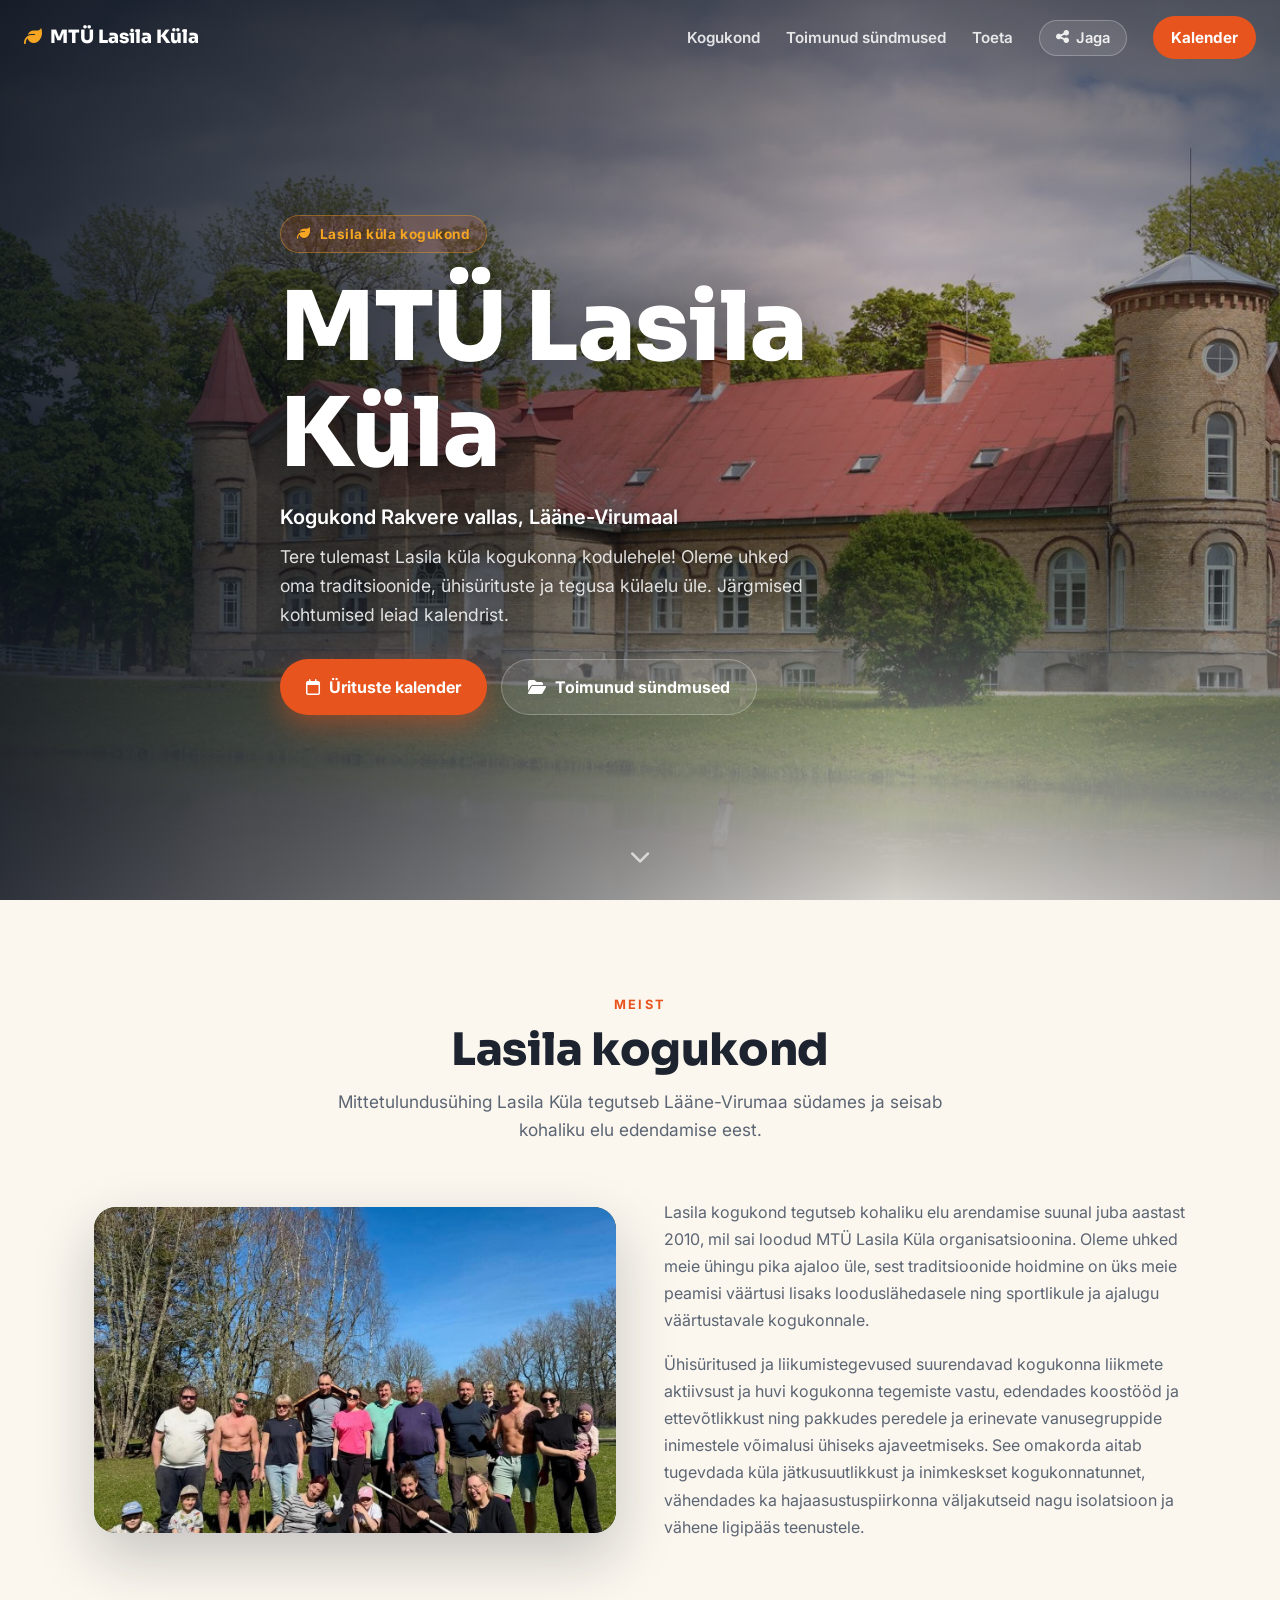
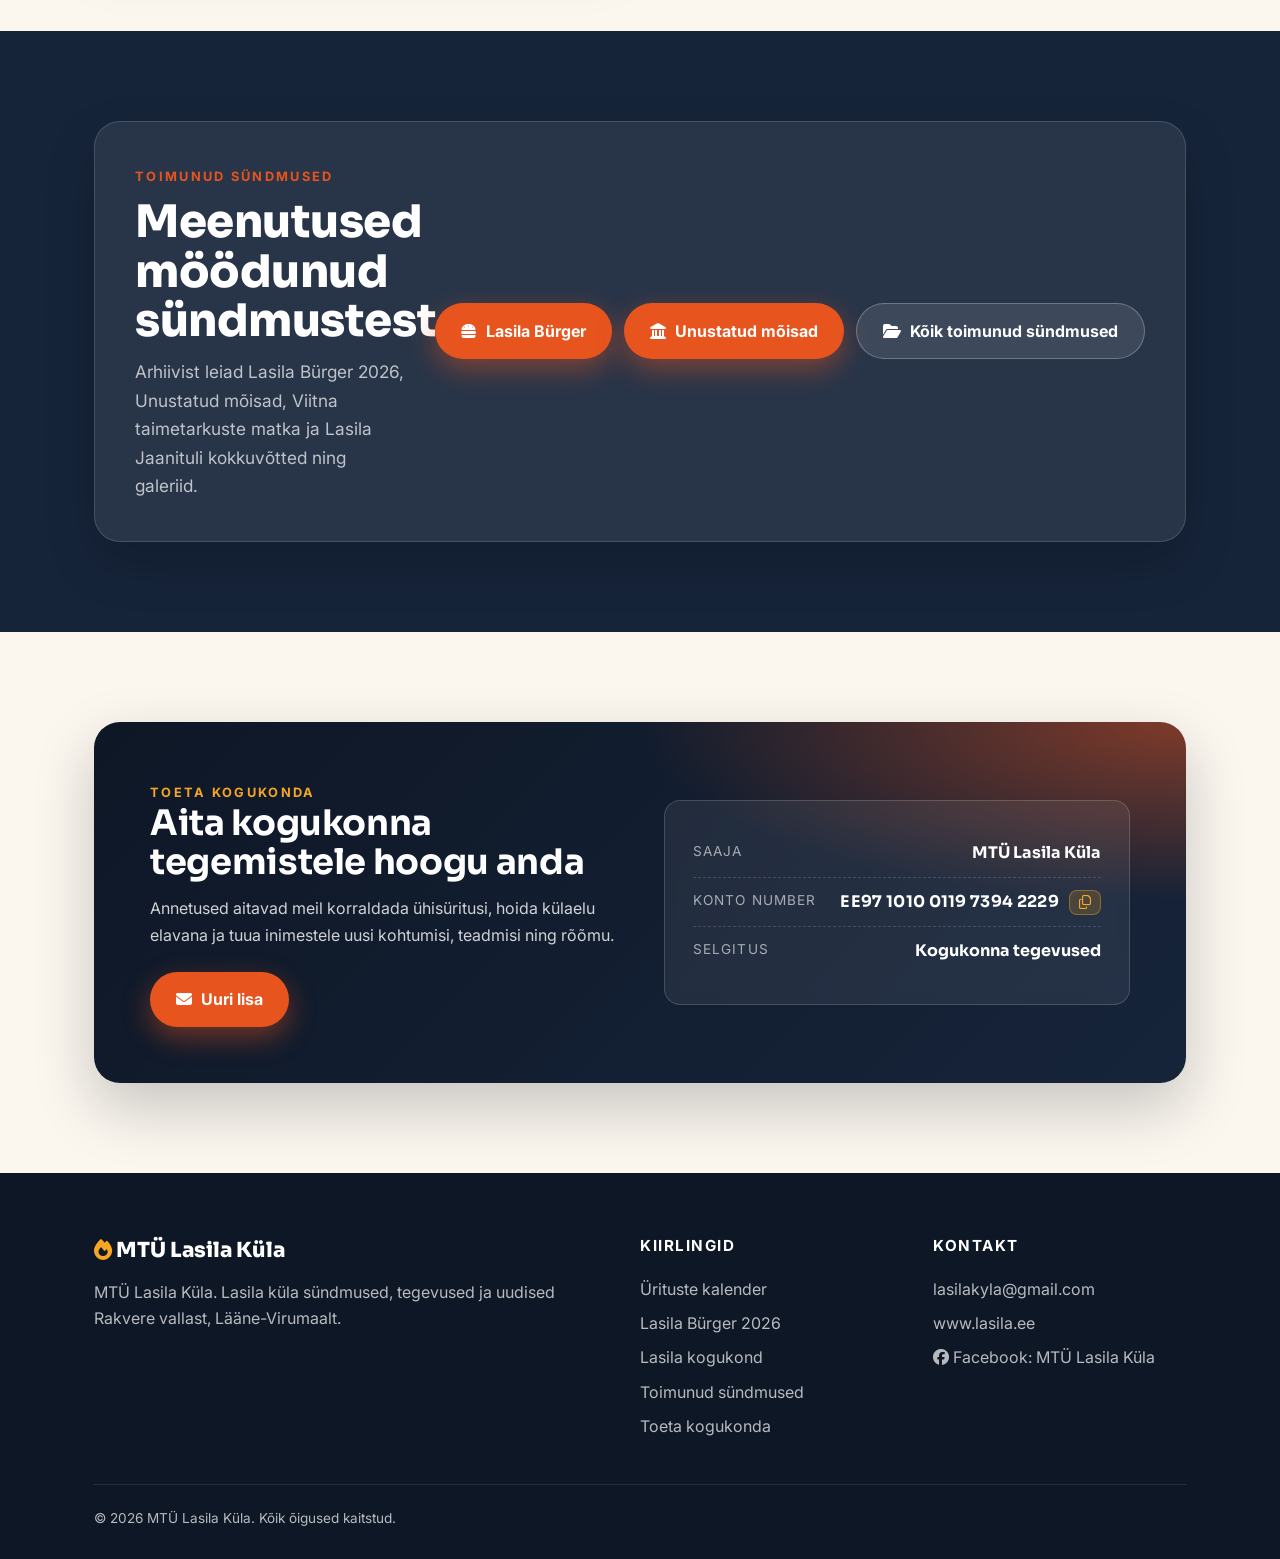
==== index.html @ 701c9388 "lasila burger 3.0" ====
<!DOCTYPE html>
<html lang="et">
<head>
  <script data-goatcounter="https://lasila.goatcounter.com/count"
          async src="https://gc.zgo.at/count.js"></script>

  <meta charset="UTF-8" />
  <meta http-equiv="Cache-Control" content="no-cache, no-store, must-revalidate" />
  <meta http-equiv="Pragma" content="no-cache" />
  <meta http-equiv="Expires" content="0" />
  <meta name="viewport" content="width=device-width, initial-scale=1.0" />

  <!-- ===== SEO ===== -->
  <title>MTÜ Lasila Küla</title>
  <meta name="description" content="MTÜ Lasila Küla. Lasila küla sündmused, uudised ja kogukonna tegevused Rakvere vallas, Lääne-Virumaal." />
  <meta name="keywords" content="MTÜ Lasila Küla, Lasila küla, Rakvere vald, Lääne-Virumaa, külaelu, kogukond" />
  <meta name="author" content="MTÜ Lasila Küla" />
  <meta name="robots" content="index, follow" />
  <link rel="canonical" href="https://www.lasila.ee/" />
  <link rel="icon" href="favicon.svg" type="image/svg+xml" />
  <link rel="apple-touch-icon" href="favicon.svg" />

  <!-- ===== Open Graph (Facebook, Messenger, LinkedIn jne) ===== -->
  <meta property="og:type" content="website" />
  <meta property="og:title" content="MTÜ Lasila Küla" />
  <meta property="og:description" content="Lasila küla kogukonna koduleht Rakvere vallas, Lääne-Virumaal. Sündmused, kalender ja tegus külaelu." />
  <meta property="og:url" content="https://www.lasila.ee/" />
  <meta property="og:image" content="https://www.lasila.ee/images/mois-peahoone.jpg" />
  <meta property="og:locale" content="et_EE" />
  <meta property="og:site_name" content="MTÜ Lasila Küla" />

  <!-- ===== Twitter / X kaart ===== -->
  <meta name="twitter:card" content="summary_large_image" />
  <meta name="twitter:title" content="MTÜ Lasila Küla" />
  <meta name="twitter:description" content="Lasila küla kogukonna koduleht Rakvere vallas, Lääne-Virumaal." />
  <meta name="twitter:image" content="https://www.lasila.ee/images/mois-peahoone.jpg" />

  <!-- ===== Struktuurandmed (Google rich results) ===== -->
  <script type="application/ld+json">
  {
    "@context": "https://schema.org",
    "@graph": [
      {
        "@type": "Organization",
        "name": "MTÜ Lasila Küla",
        "url": "https://www.lasila.ee",
        "email": "lasilakyla@gmail.com",
        "sameAs": ["https://www.facebook.com/profile.php?id=100092688721388"],
        "address": {
          "@type": "PostalAddress",
          "addressLocality": "Lasila küla",
          "addressRegion": "Lääne-Virumaa",
          "addressCountry": "EE"
        }
      }
    ]
  }
  </script>

  <link rel="preconnect" href="https://fonts.googleapis.com" />
  <link rel="preconnect" href="https://fonts.gstatic.com" crossorigin />
  <link href="https://fonts.googleapis.com/css2?family=Sora:wght@600;700;800&family=Inter:wght@400;500;600;700&display=swap" rel="stylesheet" />
  <link rel="stylesheet" href="https://cdn.jsdelivr.net/npm/@fortawesome/fontawesome-free@6.5.2/css/all.min.css" />
  <link rel="stylesheet" href="css/style-20260820.css" />
</head>
<body>

  <!-- ===================== NAV ===================== -->
  <nav class="nav" id="nav">
    <a href="#hero" class="nav__brand"><i class="fa-solid fa-leaf flame"></i> <span class="brand-full">MTÜ Lasila Küla</span><span class="brand-short">Lasila Küla</span></a>
    <div class="nav__links">
      <a href="#kogukond">Kogukond</a>
      <a href="#toimunud-sundmused">Toimunud sündmused</a>
      <a href="#annetus">Toeta</a>
      <button class="nav__share" id="share-btn" type="button" aria-label="Jaga lehte"><i class="fa-solid fa-share-nodes"></i> Jaga</button>
      <a href="kalender/" class="nav__cta">Kalender</a>
    </div>
    <button class="nav__burger" id="burger" aria-label="Menüü"><i class="fa-solid fa-bars"></i></button>
  </nav>

  <!-- ===================== HERO ===================== -->
  <header class="hero" id="hero">
    <div class="hero__bg" aria-hidden="true"></div>
    <div class="wrap hero__inner">
      <div class="hero__text">
        <span class="hero__badge"><i class="fa-solid fa-leaf"></i> Lasila küla kogukond</span>
        <h1 class="hero__title">MTÜ Lasila Küla</h1>
        <p class="hero__meta">Kogukond Rakvere vallas, Lääne-Virumaal</p>
        <p class="hero__sub">Tere tulemast Lasila küla kogukonna kodulehele! Oleme uhked oma traditsioonide, ühisürituste ja tegusa külaelu üle. Järgmised kohtumised leiad kalendrist.</p>
        <div class="hero__actions">
          <a href="kalender/" class="btn btn--primary"><i class="fa-regular fa-calendar"></i> Ürituste kalender</a>
          <a href="toimunud-sundmused/" class="btn btn--ghost"><i class="fa-solid fa-folder-open"></i> Toimunud sündmused</a>
        </div>
      </div>
    </div>
    <div class="hero__scroll" aria-hidden="true"><i class="fa-solid fa-chevron-down"></i></div>
  </header>

  <!-- ===================== LASILA KOGUKOND ===================== -->
  <section class="section section--cream" id="kogukond">
    <div class="wrap">
      <div class="section__head reveal">
        <span class="eyebrow">Meist</span>
        <h2 class="section__title">Lasila kogukond</h2>
        <p class="section__lead">Mittetulundusühing Lasila Küla tegutseb Lääne-Virumaa südames ja seisab kohaliku elu edendamise eest.</p>
      </div>

      <div class="place reveal">
        <div class="place__media">
          <img src="images/kogukond.jpg" alt="Lasila kogukonna liikmed" loading="lazy">
        </div>
        <div class="place__text">
          <p>Lasila kogukond tegutseb kohaliku elu arendamise suunal juba aastast 2010, mil sai loodud MTÜ Lasila Küla organisatsioonina. Oleme uhked meie ühingu pika ajaloo üle, sest traditsioonide hoidmine on üks meie peamisi väärtusi lisaks looduslähedasele ning sportlikule ja ajalugu väärtustavale kogukonnale.</p>
          <p>Ühisüritused ja liikumistegevused suurendavad kogukonna liikmete aktiivsust ja huvi kogukonna tegemiste vastu, edendades koostööd ja ettevõtlikkust ning pakkudes peredele ja erinevate vanusegruppide inimestele võimalusi ühiseks ajaveetmiseks. See omakorda aitab tugevdada küla jätkusuutlikkust ja inimkeskset kogukonnatunnet, vähendades ka hajaasustuspiirkonna väljakutseid nagu isolatsioon ja vähene ligipääs teenustele.</p>
        </div>
      </div>
    </div>
  </section>

  <!-- ===================== TOIMUNUD SÜNDMUSED ===================== -->
  <section class="section section--dark" id="toimunud-sundmused">
    <div class="wrap">
      <div class="past-events-card reveal">
        <div>
          <span class="eyebrow">Toimunud sündmused</span>
          <h2 class="section__title">Meenutused möödunud sündmustest</h2>
          <p class="section__lead">Arhiivist leiad Lasila Bürger 2026, Unustatud mõisad, Viitna taimetarkuste matka ja Lasila Jaanituli kokkuvõtted ning galeriid.</p>
        </div>
        <div class="past-events-card__actions">
          <a href="toimunud-sundmused/lasila-burger-2026/" class="btn btn--primary"><i class="fa-solid fa-burger"></i> Lasila Bürger</a>
          <a href="toimunud-sundmused/unustatud-moisad-2026/" class="btn btn--primary"><i class="fa-solid fa-landmark"></i> Unustatud mõisad</a>
          <a href="toimunud-sundmused/" class="btn btn--ghost"><i class="fa-solid fa-folder-open"></i> Kõik toimunud sündmused</a>
        </div>
      </div>
    </div>
  </section>

  <!-- ===================== ANNETUS ===================== -->
  <section class="section section--cream" id="annetus">
    <div class="wrap">
      <div class="donate reveal">
        <div>
          <span class="eyebrow" style="color:var(--tuli-hele)">Toeta kogukonda</span>
          <h2>Aita kogukonna tegemistele hoogu anda</h2>
          <p>Annetused aitavad meil korraldada ühisüritusi, hoida külaelu elavana ja tuua inimestele uusi kohtumisi, teadmisi ning rõõmu.</p>
          <a href="mailto:lasilakyla@gmail.com?subject=Annetus%20MTÜ%20Lasila%20Küla" class="btn btn--primary"><i class="fa-solid fa-envelope"></i> Uuri lisa</a>
        </div>
        <div class="donate-box">
          <div class="donate-row"><span class="k">Saaja</span><span class="v">MTÜ Lasila Küla</span></div>
          <div class="donate-row"><span class="k">Konto number</span><span class="v"><span class="iban-num">EE97 1010 0119 7394 2229</span><button class="copy-btn" type="button" data-copy="EE9710100119739422229" aria-label="Kopeeri IBAN"><i class="fa-regular fa-copy"></i></button></span></div>
          <div class="donate-row"><span class="k">Selgitus</span><span class="v">Kogukonna tegevused</span></div>
        </div>
      </div>
    </div>
  </section>

  <!-- ===================== FOOTER ===================== -->
  <footer class="footer">
    <div class="wrap">
      <div class="footer__grid">
        <div>
          <div class="footer__brand"><i class="fa-solid fa-fire" style="color:var(--tuli-hele)"></i> MTÜ Lasila Küla</div>
          <p>MTÜ Lasila Küla. Lasila küla sündmused, tegevused ja uudised Rakvere vallast, Lääne-Virumaalt.</p>
        </div>
        <div>
          <h4>Kiirlingid</h4>
          <a href="kalender/">Ürituste kalender</a>
          <a href="toimunud-sundmused/lasila-burger-2026/">Lasila Bürger 2026</a>
          <a href="#kogukond">Lasila kogukond</a>
          <a href="#toimunud-sundmused">Toimunud sündmused</a>
          <a href="#annetus">Toeta kogukonda</a>
        </div>
        <div>
          <h4>Kontakt</h4>
          <a href="mailto:lasilakyla@gmail.com">lasilakyla@gmail.com</a>
          <a href="https://www.lasila.ee">www.lasila.ee</a>
          <a href="https://www.facebook.com/profile.php?id=100092688721388" target="_blank" rel="noopener"><i class="fa-brands fa-facebook"></i> Facebook: MTÜ Lasila Küla</a>
        </div>
      </div>
      <div class="footer__bottom">
        <span>© 2026 MTÜ Lasila Küla. Kõik õigused kaitstud.</span>
      </div>
    </div>
  </footer>

  <script src="js/main-20260820.js"></script>
</body>
</html>
---- css/style-20260820.css ----
/* ===========================================================
   Lasila Kogukonnaportaal — Avaleht
   Värvid: lõke-oranž aktsent, öösinine taust, soe kreem sisu
   =========================================================== */

:root {
  --tuli:        #E8541E;   /* lõke-oranž */
  --tuli-hele:   #F6A623;   /* leegi kollakas */
  --oo:          #0E1726;   /* öösinine */
  --oo-2:        #16243a;   /* tumesinine sektsioon */
  --kreem:       #FBF6EE;   /* soe taust */
  --kreem-2:     #F3EBDD;
  --roheline:    #2E5E3A;   /* maastiku roheline */
  --tekst:       #1d2430;
  --tekst-hele:  #5b6573;
  --valge:       #ffffff;
  --vari:        0 10px 30px rgba(14, 23, 38, .12);
  --vari-suur:   0 24px 60px rgba(14, 23, 38, .22);
  --raadius:     18px;
  --max:         1140px;
}

* { margin: 0; padding: 0; box-sizing: border-box; }

html { scroll-behavior: smooth; }

body {
  font-family: 'Inter', system-ui, -apple-system, sans-serif;
  color: var(--tekst);
  background: var(--kreem);
  line-height: 1.65;
  -webkit-font-smoothing: antialiased;
}

h1, h2, h3, .display {
  font-family: 'Sora', 'Inter', sans-serif;
  line-height: 1.1;
  letter-spacing: -0.01em;
}

a { color: inherit; text-decoration: none; }

.wrap { max-width: var(--max); margin: 0 auto; padding: 0 24px; }

.eyebrow {
  display: inline-block;
  font-size: .8rem;
  font-weight: 700;
  letter-spacing: .18em;
  text-transform: uppercase;
  color: var(--tuli);
}

/* ---------- NAV ---------- */
.nav {
  position: fixed; top: 0; left: 0; right: 0; z-index: 100;
  display: flex; align-items: center; justify-content: space-between;
  padding: 16px 24px;
  transition: background .3s ease, padding .3s ease, box-shadow .3s ease;
}
.nav.scrolled {
  background: rgba(14, 23, 38, .92);
  backdrop-filter: blur(10px);
  padding: 10px 24px;
  box-shadow: 0 4px 20px rgba(0,0,0,.25);
}
.nav__brand {
  font-family: 'Sora', sans-serif;
  font-weight: 800;
  color: #fff;
  font-size: 1.15rem;
  display: flex; align-items: center; gap: 8px;
}
.nav__brand .flame { color: var(--tuli-hele); }
.brand-short { display: none; }
.brand-full  { display: inline; }
.nav__links { display: flex; gap: 26px; align-items: center; }
.nav__links a {
  color: rgba(255,255,255,.85);
  font-weight: 600; font-size: .95rem;
  transition: color .2s;
}
.nav__links a:hover { color: var(--tuli-hele); }
.nav__cta {
  background: var(--tuli); color: #fff !important;
  padding: 9px 18px; border-radius: 999px;
  font-weight: 700 !important;
}
.nav__cta:hover { background: var(--tuli-hele); color: var(--oo) !important; }
.nav__share {
  background: rgba(255,255,255,.1); color: rgba(255,255,255,.9);
  border: 1px solid rgba(255,255,255,.25); border-radius: 999px;
  padding: 8px 16px; font-weight: 600; font-size: .92rem; cursor: pointer;
  font-family: inherit; display: inline-flex; align-items: center; gap: 7px;
  transition: background .2s, color .2s;
}
.nav__share:hover { background: var(--tuli-hele); color: var(--oo); border-color: var(--tuli-hele); }
.nav__share.copied { background: var(--roheline); color: #fff; border-color: var(--roheline); }
.nav__burger { display: none; background: none; border: 0; color: #fff; font-size: 1.5rem; cursor: pointer; }

/* Ajakava link */
.tl-link {
  display: inline-flex; align-items: center; gap: 6px;
  margin-top: 6px; font-weight: 700; font-size: .9rem; color: var(--tuli);
}
.tl-link:hover { text-decoration: underline; }

/* Unustatud mõisad info */
.mois-info {
  margin-top: 26px; padding: 22px 24px;
  background: rgba(255,255,255,.06); border: 1px solid rgba(255,255,255,.12);
  border-left: 4px solid var(--tuli); border-radius: 14px;
}
.mois-info h3 { font-size: 1.08rem; color: #fff; margin-bottom: 8px; display: flex; align-items: center; gap: 9px; }
.mois-info h3 i { color: var(--tuli-hele); }
.mois-info > p { color: rgba(255,255,255,.7); font-size: .95rem; margin-bottom: 12px; }
.mois-dates { list-style: none; display: flex; flex-wrap: wrap; gap: 10px; margin-bottom: 14px; }
.mois-dates li {
  background: rgba(246,166,35,.15); color: var(--tuli-hele);
  border: 1px solid rgba(246,166,35,.35); border-radius: 8px;
  padding: 5px 12px; font-weight: 700; font-size: .9rem;
}
.mois-link { color: var(--tuli-hele); font-weight: 700; font-size: .92rem; display: inline-flex; align-items: center; gap: 6px; }
.mois-link:hover { text-decoration: underline; }

/* ---------- HERO ---------- */
.hero {
  position: relative;
  min-height: 100vh;
  display: flex; align-items: center;
  color: #fff;
  overflow: hidden;
  background: #0a0f1a;
}
/* Täisekraan suvine taust, hajub servades tausta tooni */
.hero__bg {
  position: absolute; inset: 0; z-index: 0;
  background: url('../images/mois-peahoone.jpg') center 42% / cover no-repeat;
  transform: scale(1.06);
  animation: heroZoom 22s ease-in-out infinite alternate;
}
@keyframes heroZoom {
  from { transform: scale(1.06); }
  to   { transform: scale(1.15); }
}
/* Overlay: loetavus + sujuv hajumine alla ja külgedele */
.hero::before {
  content: ''; position: absolute; inset: 0; z-index: 1; pointer-events: none;
  background:
    linear-gradient(90deg, rgba(10,15,26,.85) 0%, rgba(10,15,26,.55) 38%, rgba(10,15,26,.15) 70%, rgba(10,15,26,.35) 100%),
    radial-gradient(120% 80% at 65% 30%, rgba(232,84,30,.18) 0%, rgba(232,84,30,0) 55%),
    linear-gradient(180deg, rgba(10,15,26,.55) 0%, rgba(10,15,26,0) 28%, rgba(10,15,26,.2) 62%, var(--kreem) 100%);
}
.hero__inner {
  position: relative; z-index: 2;
  width: 100%;
  max-width: 720px;
  padding: 120px 0 90px;
}
.hero__sub { text-shadow: 0 2px 12px rgba(0,0,0,.4); }
.hero__meta { text-shadow: 0 2px 12px rgba(0,0,0,.5); }

/* Scroll-vihje */
.hero__scroll {
  position: absolute; bottom: 26px; left: 50%; transform: translateX(-50%);
  z-index: 2; color: rgba(255,255,255,.65); font-size: 1.3rem;
  animation: bob 1.8s ease-in-out infinite;
}
@keyframes bob { 0%,100% { transform: translateX(-50%) translateY(0); } 50% { transform: translateX(-50%) translateY(8px); } }
.hero__badge {
  display: inline-flex; align-items: center; gap: 8px;
  background: rgba(232,84,30,.15);
  border: 1px solid rgba(246,166,35,.4);
  color: var(--tuli-hele);
  padding: 7px 16px; border-radius: 999px;
  font-weight: 700; font-size: .85rem; letter-spacing: .04em;
  margin-bottom: 22px;
}
.hero__title {
  font-size: clamp(3rem, 8vw, 6rem);
  font-weight: 800;
  margin-bottom: 14px;
  color: #fff;
  text-shadow: 0 6px 40px rgba(0,0,0,.38);
}
.hero__meta {
  font-size: 1.25rem; font-weight: 600; color: #fff;
  margin-bottom: 8px;
}
.hero__meta .dot { color: var(--tuli-hele); margin: 0 10px; }
.hero__sub { color: rgba(255,255,255,.85); font-size: 1.1rem; max-width: 540px; margin-bottom: 30px; }
.hero__actions { display: flex; gap: 14px; flex-wrap: wrap; }

.btn {
  display: inline-flex; align-items: center; gap: 9px;
  padding: 14px 26px; border-radius: 999px;
  font-weight: 700; font-size: 1rem; cursor: pointer; border: 0;
  transition: transform .2s, box-shadow .2s, background .2s;
}
.btn--primary { background: var(--tuli); color: #fff; box-shadow: 0 10px 28px rgba(232,84,30,.45); }
.btn--primary:hover { transform: translateY(-3px); box-shadow: 0 16px 36px rgba(232,84,30,.55); }
.btn--leaf { background: var(--roheline); color: #fff; box-shadow: 0 10px 28px rgba(46,94,58,.35); }
.btn--leaf:hover { transform: translateY(-3px); box-shadow: 0 16px 36px rgba(46,94,58,.45); }
.btn--ghost { background: rgba(255,255,255,.1); color: #fff; border: 1px solid rgba(255,255,255,.25); }
.btn--ghost:hover { background: rgba(255,255,255,.2); transform: translateY(-3px); }

/* Countdown */
.countdown { display: flex; gap: 14px; margin-top: 34px; }
.cd__box {
  background: rgba(255,255,255,.07);
  border: 1px solid rgba(255,255,255,.14);
  border-radius: 14px;
  padding: 14px 18px; text-align: center; min-width: 76px;
  backdrop-filter: blur(6px);
}
.cd__num { font-family: 'Sora',sans-serif; font-size: 2rem; font-weight: 800; color: var(--tuli-hele); }
.cd__lbl { font-size: .7rem; text-transform: uppercase; letter-spacing: .14em; color: rgba(255,255,255,.6); }

/* ---------- SEKTSIOONID ---------- */
.section { padding: 90px 0; }
.section--dark { background: var(--oo-2); color: #fff; }
.section--cream { background: var(--kreem); }
.section--leaf { background: linear-gradient(180deg, var(--kreem) 0%, #eef5e8 100%); }
.section__head { text-align: center; max-width: 640px; margin: 0 auto 54px; }
.section__title { font-size: clamp(2rem, 4vw, 2.8rem); font-weight: 800; margin: 10px 0 12px; }
.section__lead { color: var(--tekst-hele); font-size: 1.08rem; }
.section--dark .section__lead { color: rgba(255,255,255,.7); }

/* ---------- ALAMLEHED JA ARHIIV ---------- */
.subpage-hero {
  background:
    linear-gradient(135deg, rgba(14,23,38,.94), rgba(22,36,58,.94)),
    radial-gradient(circle at 85% 20%, rgba(232,84,30,.3), transparent 34%);
  color: #fff; padding: 132px 0 76px;
}
.subpage-hero__inner { max-width: 760px; }
.subpage-hero h1 {
  font-size: clamp(2.4rem, 6vw, 4.4rem);
  font-weight: 800; margin: 12px 0 16px;
}
.subpage-hero p { color: rgba(255,255,255,.78); font-size: 1.12rem; }
.subpage-actions { display: flex; flex-wrap: wrap; gap: 14px; margin-top: 28px; }
.archive-grid { display: grid; grid-template-columns: repeat(auto-fit, minmax(280px, 1fr)); gap: 24px; }
.archive-card {
  display: grid; grid-template-rows: auto 1fr; overflow: hidden;
  background: #fff; border-radius: 24px; box-shadow: var(--vari-suur);
  border: 1px solid rgba(0,0,0,.05); transition: transform .25s, box-shadow .25s;
}
.archive-card:hover { transform: translateY(-5px); box-shadow: 0 30px 70px rgba(14,23,38,.24); }
.archive-card img { width: 100%; aspect-ratio: 16 / 10; object-fit: cover; display: block; }
.archive-card__body { padding: 28px; }
.archive-card__body h2, .archive-card__body h3 { margin: 8px 0 10px; }
.archive-card__body p { color: var(--tekst-hele); margin-bottom: 20px; }
.past-events-card {
  display: grid; grid-template-columns: minmax(0, 1fr) auto; gap: 28px;
  align-items: center; padding: 40px; border-radius: 26px;
  background: rgba(255,255,255,.08); border: 1px solid rgba(255,255,255,.14);
  box-shadow: 0 22px 50px rgba(0,0,0,.2);
}
.past-events-card__actions { display: flex; flex-wrap: wrap; gap: 12px; justify-content: flex-end; }
@media (max-width: 1200px) {
  .past-events-card { grid-template-columns: 1fr; }
  .past-events-card__actions { justify-content: flex-start; }
}

/* ---------- UUS SÜNDMUS / MATK ---------- */
.event-grid {
  display: grid; grid-template-columns: minmax(0, 1.1fr) minmax(300px, .9fr);
  gap: 46px; align-items: start;
}
.event-card {
  background: #fff; border-radius: 26px; padding: 36px;
  box-shadow: var(--vari-suur); border: 1px solid rgba(46,94,58,.12);
}
.event-details {
  display: grid; grid-template-columns: repeat(2, minmax(0, 1fr));
  gap: 16px; margin-bottom: 28px;
}
.event-detail-item {
  display: flex; gap: 12px; align-items: flex-start;
  padding: 16px; background: rgba(46,94,58,.06);
  border: 1px solid rgba(46,94,58,.12); border-radius: 16px;
}
.event-detail-item i { color: var(--roheline); font-size: 1.2rem; margin-top: 3px; }
.event-detail-item .k {
  display: block; font-size: .74rem; text-transform: uppercase;
  letter-spacing: .12em; color: var(--tekst-hele); font-weight: 800;
}
.event-detail-item .v { display: block; font-family: 'Sora',sans-serif; font-weight: 800; color: var(--tekst); line-height: 1.3; }
.event-description { display: grid; gap: 14px; color: var(--tekst-hele); }
.event-description strong { color: var(--tekst); }
.event-registration {
  margin-top: 28px; padding: 22px 24px; border-radius: 18px;
  background: linear-gradient(135deg, var(--roheline), #1c3b24);
  color: #fff; display: flex; align-items: center; justify-content: space-between; gap: 20px;
}
.event-registration p { color: rgba(255,255,255,.78); margin-top: 4px; }
.event-poster {
  position: sticky; top: 96px; overflow: hidden; border-radius: 26px;
  box-shadow: var(--vari-suur); background: #fff;
}
.event-poster img { width: 100%; display: block; }
.event-note {
  margin-top: 18px; color: var(--tekst-hele); font-size: .95rem;
}

/* ---------- AJAKAVA ---------- */
.timeline { max-width: 760px; margin: 0 auto; position: relative; }
.timeline::before {
  content: ''; position: absolute; left: 92px; top: 8px; bottom: 8px; width: 2px;
  background: linear-gradient(180deg, var(--tuli-hele), var(--tuli), transparent);
}
.tl-item {
  display: grid; grid-template-columns: 78px 1fr; gap: 26px;
  align-items: flex-start; padding: 14px 0; position: relative;
}
.tl-time {
  font-family: 'Sora',sans-serif; font-weight: 800; font-size: 1.05rem;
  color: var(--tuli); text-align: right;
}
.tl-dot {
  position: absolute; left: 86px; top: 20px;
  width: 14px; height: 14px; border-radius: 50%;
  background: var(--tuli); border: 3px solid var(--kreem);
  box-shadow: 0 0 0 4px rgba(232,84,30,.15);
}
.section--dark .tl-dot { border-color: var(--oo-2); }
.tl-body { padding-left: 8px; }
.tl-body h3 { font-size: 1.12rem; font-weight: 700; }
.tl-body h3 a { color: var(--tuli); text-decoration: underline; text-underline-offset: 3px; }
.tl-body h3 a:hover { color: var(--tuli-hele); }
.tl-body p { color: var(--tekst-hele); font-size: .95rem; }
.section--dark .tl-body p { color: rgba(255,255,255,.65); }
.tl-note {
  text-align: center; margin-top: 30px;
  font-style: italic; color: var(--tuli);
}

/* ---------- LISATEGEVUSED ---------- */
.section--activities { position: relative; overflow: hidden; }
.section--activities .wrap { position: relative; z-index: 2; }
.act-bg { position: absolute; inset: 0; z-index: 1; overflow: hidden; pointer-events: none; }
.act-bg .blob {
  position: absolute; border-radius: 50%; filter: blur(60px); opacity: .65;
  animation: floatBlob 12s ease-in-out infinite alternate;
}
.blob--1 { width: 440px; height: 440px; top: -120px; left: -80px;
  background: radial-gradient(circle, var(--tuli) 0%, transparent 70%); }
.blob--2 { width: 400px; height: 400px; bottom: -150px; right: -60px;
  background: radial-gradient(circle, #2A7DE0 0%, transparent 70%); animation-delay: -4s; }
.blob--3 { width: 320px; height: 320px; top: 25%; left: 52%;
  background: radial-gradient(circle, var(--tuli-hele) 0%, transparent 70%); animation-delay: -8s; opacity: .5; }
@keyframes floatBlob {
  0%   { transform: translate(0,0) scale(1); }
  50%  { transform: translate(70px,-50px) scale(1.18); }
  100% { transform: translate(-50px,45px) scale(.92); }
}

.activities { display: grid; grid-template-columns: repeat(6, 1fr); gap: 16px; }
.act-card {
  background: #fff; border-radius: var(--raadius); padding: 26px 16px;
  text-align: center; box-shadow: var(--vari);
  border: 1px solid rgba(0,0,0,.04);
  transition: transform .25s, box-shadow .25s;
}
.act-card p { font-size: .85rem; }
.act-card:hover { transform: translateY(-6px); box-shadow: var(--vari-suur); }
.act-card .ico {
  width: 62px; height: 62px; margin: 0 auto 16px;
  border-radius: 18px; display: grid; place-items: center;
  font-size: 1.65rem; color: #fff;
  background: linear-gradient(135deg, var(--tuli), var(--tuli-hele));
  box-shadow: 0 8px 20px rgba(0,0,0,.12);
  transition: transform .3s ease;
}
.act-card:hover .ico { transform: scale(1.08) rotate(-4deg); }
/* Värvilised ikoonid */
.act-card .ico--green  { background: linear-gradient(135deg, #2E7D46, #5BBF6E); box-shadow: 0 8px 20px rgba(46,125,70,.35); }
.act-card .ico--purple { background: linear-gradient(135deg, #7B3FB0, #B473E6); box-shadow: 0 8px 20px rgba(123,63,176,.35); }
.act-card .ico--blue   { background: linear-gradient(135deg, #1F6FD6, #4FA8F5); box-shadow: 0 8px 20px rgba(31,111,214,.35); }
.act-card .ico--gold   { background: linear-gradient(135deg, #E0A21B, #F6C944); box-shadow: 0 8px 20px rgba(224,162,27,.35); }
.act-card .ico--red    { background: linear-gradient(135deg, #D03A2E, #F0685A); box-shadow: 0 8px 20px rgba(208,58,46,.35); }
.act-card .ico--teal   { background: linear-gradient(135deg, #129C9C, #3FD0CB); box-shadow: 0 8px 20px rgba(18,156,156,.35); }
.act-card h3 { font-size: 1.1rem; margin-bottom: 6px; }
.act-card p { color: var(--tekst-hele); font-size: .9rem; }
.feature-activities {
  display: grid; grid-template-columns: repeat(2, 1fr); gap: 22px;
  margin-top: 28px;
}
.feature-card {
  background: rgba(255,255,255,.08);
  border: 1px solid rgba(255,255,255,.14);
  border-radius: 20px; overflow: hidden;
  box-shadow: 0 22px 50px rgba(0,0,0,.24);
  backdrop-filter: blur(6px);
}
.feature-card img {
  width: 100%; aspect-ratio: 16/10; object-fit: cover; display: block;
}
.feature-card__body { padding: 22px; }
.feature-card__time {
  display: inline-flex; align-items: center;
  margin-bottom: 10px; padding: 5px 12px;
  border-radius: 999px;
  background: rgba(246,166,35,.16);
  border: 1px solid rgba(246,166,35,.36);
  color: var(--tuli-hele);
  font-weight: 800; font-size: .82rem; letter-spacing: .03em;
}
.feature-card h3 { color: #fff; font-size: 1.22rem; margin-bottom: 8px; }
.feature-card p { color: rgba(255,255,255,.72); font-size: .96rem; }

/* ---------- MÖÖDUNUD SÜNDMUS / JAANIPÄEV ---------- */
.past-event-summary {
  display: grid; grid-template-columns: minmax(0, 1.4fr) minmax(280px, .6fr);
  gap: 34px; align-items: start;
}
.summary-text, .summary-sidebar {
  background: rgba(255,255,255,.08);
  border: 1px solid rgba(255,255,255,.14);
  border-radius: 24px; box-shadow: 0 22px 50px rgba(0,0,0,.2);
  backdrop-filter: blur(6px);
}
.summary-text { padding: 34px; }
.summary-text p { color: rgba(255,255,255,.76); margin-bottom: 16px; }
.summary-text p:last-child { margin-bottom: 0; }
.summary-stats {
  display: grid; grid-template-columns: repeat(3, minmax(0, 1fr));
  gap: 14px; margin: 24px 0;
}
.stat-card {
  padding: 18px; border-radius: 16px;
  background: rgba(246,166,35,.13); border: 1px solid rgba(246,166,35,.28);
}
.stat-card strong { display: block; font-family: 'Sora',sans-serif; font-size: 1.55rem; color: var(--tuli-hele); line-height: 1; }
.stat-card span { display: block; color: rgba(255,255,255,.66); font-size: .86rem; margin-top: 6px; }
.summary-sidebar { padding: 28px; }
.summary-sidebar h3 { color: #fff; margin-bottom: 18px; }
.summary-list { list-style: none; display: grid; gap: 12px; }
.summary-list li {
  display: flex; gap: 10px; align-items: center;
  color: rgba(255,255,255,.74); font-weight: 600;
}
.summary-list i { color: var(--tuli-hele); width: 22px; text-align: center; }
.media-links { margin-top: 22px; padding-top: 18px; border-top: 1px dashed rgba(255,255,255,.15); }
.media-links h4 { color: #fff; font-size: .85rem; text-transform: uppercase; letter-spacing: .1em; margin-bottom: 10px; }
.media-links a { display: flex; gap: 10px; align-items: flex-start; color: rgba(255,255,255,.78); line-height: 1.5; padding: 4px 0; transition: color .2s; }
.media-links a i { color: var(--tuli-hele); margin-top: 4px; }
.media-links a:hover { color: var(--tuli-hele); }
.thanks-list {
  margin-top: 24px; padding-top: 22px;
  border-top: 1px solid rgba(255,255,255,.12);
  color: rgba(255,255,255,.62); font-size: .92rem;
}

/* ---------- PILDIGALERII ---------- */
.gallery-head { margin: 60px 0 26px; text-align: center; }
.gallery-grid {
  display: grid; grid-template-columns: repeat(3, minmax(0, 1fr));
  gap: 18px;
}
.gallery-item {
  position: relative; overflow: hidden; border: 0; padding: 0;
  border-radius: 20px; background: #101827; cursor: pointer;
  box-shadow: 0 18px 42px rgba(0,0,0,.24);
  aspect-ratio: 4 / 3;
}
.gallery-item img {
  width: 100%; height: 100%; object-fit: cover; display: block;
  transition: transform .35s ease, filter .35s ease;
}
.gallery-item:hover img { transform: scale(1.06); filter: brightness(.78); }
.gallery-overlay {
  position: absolute; inset: 0; display: flex; align-items: flex-end;
  padding: 18px; color: #fff;
  background: linear-gradient(180deg, rgba(0,0,0,0) 38%, rgba(0,0,0,.72) 100%);
  opacity: 0; transition: opacity .25s ease;
}
.gallery-item:hover .gallery-overlay { opacity: 1; }
.gallery-caption { font-weight: 800; text-align: left; text-shadow: 0 2px 10px rgba(0,0,0,.55); }
.gallery-actions { display: flex; justify-content: center; margin-top: 28px; }
.gallery-toggle[hidden] { display: none; }
.gallery-item[hidden] { display: none; }

/* ---------- LIGHTBOX ---------- */
.lightbox {
  position: fixed; inset: 0; z-index: 200;
  display: none; align-items: center; justify-content: center;
  background: rgba(5,10,18,.88); padding: 28px;
}
.lightbox.open { display: flex; }
.lightbox-content {
  position: relative; max-width: min(1120px, 100%); width: 100%;
}
.lightbox-img {
  display: block; width: 100%; max-height: 82vh; object-fit: contain;
  border-radius: 18px; box-shadow: 0 30px 80px rgba(0,0,0,.55);
}
.lightbox-close, .lightbox-nav {
  position: absolute; border: 0; cursor: pointer; color: #fff;
  background: rgba(255,255,255,.13); backdrop-filter: blur(8px);
  transition: background .2s, transform .2s;
}
.lightbox-close {
  top: -18px; right: -18px; width: 44px; height: 44px;
  border-radius: 50%; font-size: 1.15rem;
}
.lightbox-nav {
  top: 50%; transform: translateY(-50%);
  width: 48px; height: 62px; border-radius: 999px; font-size: 1.25rem;
}
.lightbox-nav:hover, .lightbox-close:hover { background: rgba(246,166,35,.88); color: var(--oo); }
.lightbox-prev { left: 16px; }
.lightbox-next { right: 16px; }
.lightbox-caption {
  margin-top: 16px; color: rgba(255,255,255,.84); text-align: center;
  font-weight: 700;
}
.lightbox-counter { color: rgba(255,255,255,.62); text-align: center; margin-top: 6px; }

/* ---------- TOETAJAD ---------- */
.sponsors {
  display: grid; grid-template-columns: repeat(auto-fill, minmax(160px,1fr)); gap: 18px;
}
.sp-card {
  background: #fff; border-radius: 14px; padding: 22px;
  display: flex; align-items: center; justify-content: center;
  min-height: 110px; box-shadow: var(--vari);
  border: 1px solid rgba(0,0,0,.05);
  transition: transform .2s;
  text-align: center;
}
.sp-card:hover { transform: translateY(-4px); }
.sp-card img { max-width: 100%; max-height: 64px; object-fit: contain; }
.sp-card span {
  font-family: 'Sora',sans-serif; font-weight: 800; font-size: 1.05rem;
  color: var(--roheline); letter-spacing: .02em;
}
.sp-ph {
  font-family: 'Sora',sans-serif;
  font-weight: 800; color: var(--roheline); font-size: 1.02rem; line-height: 1.3;
  letter-spacing: .01em;
}

/* ---------- ANNETUS ---------- */
.donate {
  background:
    radial-gradient(100% 100% at 100% 0%, rgba(232,84,30,.5) 0%, rgba(232,84,30,0) 50%),
    linear-gradient(135deg, var(--oo) 0%, var(--oo-2) 100%);
  color: #fff; border-radius: 26px; padding: 56px;
  display: grid; grid-template-columns: 1fr 1fr; gap: 48px; align-items: center;
  box-shadow: var(--vari-suur); position: relative; overflow: hidden;
}
.donate h2 { font-size: 2.2rem; margin-bottom: 14px; }
.donate p { color: rgba(255,255,255,.8); margin-bottom: 24px; }
.donate-box {
  background: rgba(255,255,255,.07); border: 1px solid rgba(255,255,255,.16);
  border-radius: 16px; padding: 28px; backdrop-filter: blur(6px);
}
.donate-row { display: flex; justify-content: space-between; gap: 14px; padding: 11px 0; border-bottom: 1px dashed rgba(255,255,255,.15); }
.donate-row:last-child { border-bottom: 0; }
.donate-row .k { color: rgba(255,255,255,.6); font-size: .85rem; text-transform: uppercase; letter-spacing: .08em; }
.donate-row .v { font-weight: 700; font-family: 'Sora',sans-serif; }
.iban-num { font-family: 'Sora',sans-serif; font-weight: 700; letter-spacing: .02em; }
.copy-btn {
  background: rgba(246,166,35,.18); border: 1px solid rgba(246,166,35,.4);
  color: var(--tuli-hele); border-radius: 8px; padding: 4px 9px; margin-left: 10px;
  cursor: pointer; font-size: .85rem; transition: background .2s, transform .15s;
}
.copy-btn:hover { background: rgba(246,166,35,.32); transform: translateY(-1px); }
.copy-btn.done { background: var(--roheline); border-color: var(--roheline); color: #fff; }
.donate-row .v { display: inline-flex; align-items: center; flex-wrap: wrap; }
.todo {
  display: inline-block; background: rgba(246,166,35,.2); color: var(--tuli-hele);
  border: 1px dashed var(--tuli-hele); border-radius: 6px;
  padding: 1px 8px; font-size: .8rem; font-weight: 700;
}

/* ---------- KOHT / KÜLA ---------- */
.place { display: grid; grid-template-columns: 1fr 1fr; gap: 48px; align-items: center; }
.place__media {
  aspect-ratio: 16/10; border-radius: 22px; overflow: hidden; box-shadow: var(--vari-suur);
  background: linear-gradient(135deg, var(--roheline), #1c3b24);
  display: grid; place-items: center; color: rgba(255,255,255,.7);
}
.place__media img { width: 100%; height: 100%; object-fit: cover; }
.place__media .ph { text-align: center; padding: 30px; }
.place__media .ph i { font-size: 2.6rem; }
.place__text { display: grid; gap: 16px; }
.place__text p { color: var(--tekst-hele); line-height: 1.7; }

/* ---------- KAART ---------- */
.map-head {
  display: flex; align-items: center; justify-content: space-between;
  gap: 20px; flex-wrap: wrap; margin-bottom: 26px;
}
.map-head__title { display: flex; align-items: center; gap: 16px; }
.map-ico {
  width: 52px; height: 52px; flex: 0 0 52px;
  border-radius: 14px; display: grid; place-items: center;
  font-size: 1.4rem; color: #fff;
  background: linear-gradient(135deg, var(--tuli), var(--tuli-hele));
  box-shadow: 0 8px 20px rgba(232,84,30,.3);
}
.map-coords {
  background: #fff; border: 1px solid rgba(0,0,0,.06);
  border-radius: 999px; padding: 9px 18px;
  font-family: 'Sora',sans-serif; font-weight: 700; font-size: .92rem;
  color: var(--tekst); box-shadow: var(--vari);
}
.map-coords i { color: var(--tuli); margin-right: 6px; }
.map {
  height: 460px; width: 100%;
  border-radius: var(--raadius); overflow: hidden;
  box-shadow: var(--vari-suur); border: 1px solid rgba(0,0,0,.05);
  z-index: 1;
}
.map .leaflet-popup-content-wrapper { border-radius: 14px; box-shadow: var(--vari); }
.map .leaflet-popup-content { margin: 16px 18px; font-family: 'Inter',sans-serif; }
.map .leaflet-popup-content h3 { font-family: 'Sora',sans-serif; font-size: 1.05rem; margin-bottom: 6px; color: var(--tekst); }
.map .leaflet-popup-content p { color: var(--tekst-hele); font-size: .92rem; margin-bottom: 10px; line-height: 1.5; }
.map .leaflet-popup-content a { color: var(--tuli); font-weight: 700; font-size: .9rem; }
.map .leaflet-popup-content a:hover { text-decoration: underline; }
@media (max-width: 560px) { .map { height: 360px; } }

/* ---------- FOOTER ---------- */
.footer { background: var(--oo); color: rgba(255,255,255,.7); padding: 60px 0 30px; }
.footer__grid { display: grid; grid-template-columns: 2fr 1fr 1fr; gap: 40px; margin-bottom: 40px; }
.footer__brand { font-family: 'Sora',sans-serif; font-weight: 800; color: #fff; font-size: 1.3rem; margin-bottom: 12px; }
.footer h4 { color: #fff; font-size: .95rem; margin-bottom: 14px; text-transform: uppercase; letter-spacing: .1em; }
.footer a { color: rgba(255,255,255,.7); display: block; padding: 4px 0; transition: color .2s; }
.footer a:hover { color: var(--tuli-hele); }
.footer__bottom { border-top: 1px solid rgba(255,255,255,.1); padding-top: 22px; font-size: .85rem; display: flex; justify-content: space-between; flex-wrap: wrap; gap: 10px; }

/* ---------- SCROLL ANIMATSIOON ---------- */
.reveal { opacity: 0; transform: translateY(28px); transition: opacity .7s ease, transform .7s ease; }
.reveal.in { opacity: 1; transform: none; }

/* ---------- LASILA BÜRGER / METSIK LÄÄS ---------- */
.hero--west { background: #1a0c05; }
.hero--west .hero__bg {
  background: url('../images/lasila-burger-hero.jpg') center 48% / cover no-repeat;
}
.hero--west::before {
  background:
    linear-gradient(90deg, rgba(26,12,5,.88) 0%, rgba(26,12,5,.55) 36%, rgba(26,12,5,.12) 68%, rgba(26,12,5,.4) 100%),
    radial-gradient(90% 70% at 70% 35%, rgba(246,166,35,.22) 0%, rgba(246,166,35,0) 52%),
    linear-gradient(180deg, rgba(26,12,5,.5) 0%, rgba(26,12,5,0) 30%, rgba(26,12,5,.15) 62%, #f4e6c8 100%);
}
.hero--west .hero__badge {
  border-radius: 4px;
  background: rgba(232,84,30,.22);
  border: 1px solid rgba(246,166,35,.7);
  letter-spacing: .14em;
  text-transform: uppercase;
}
.hero--west .hero__title {
  font-family: 'Rye', 'Sora', serif;
  letter-spacing: .02em;
  text-shadow: 0 4px 0 rgba(90,28,8,.35), 0 10px 36px rgba(0,0,0,.45);
}
.hero--west .hero__meta {
  font-family: 'Rye', 'Sora', serif;
  color: #ffd27a;
  letter-spacing: .04em;
}
.hero--west .btn--primary {
  border-radius: 6px;
  background: linear-gradient(180deg, #f08a2a, #c43c12);
  box-shadow: 0 10px 24px rgba(196,60,18,.4);
}
.hero--west .btn--ghost { border-radius: 6px; }
.hero--west .cd__box {
  border-radius: 6px;
  background: rgba(26,12,5,.45);
  border: 1px solid rgba(255,210,122,.35);
}

.section--west {
  position: relative;
  overflow: hidden;
  color: #3a2414;
  background:
    radial-gradient(circle at 12% 18%, rgba(246,166,35,.18), transparent 28%),
    radial-gradient(circle at 88% 80%, rgba(196,60,18,.12), transparent 26%),
    linear-gradient(180deg, #f4e6c8 0%, #e8d3a4 48%, #f7edd4 100%);
}
.section--west::before {
  content: '';
  position: absolute; inset: 0; pointer-events: none;
  background-image:
    repeating-linear-gradient(0deg, rgba(90,40,12,.025) 0 1px, transparent 1px 4px),
    repeating-linear-gradient(90deg, rgba(90,40,12,.02) 0 1px, transparent 1px 5px);
  opacity: .7;
}
.section--west .wrap { position: relative; z-index: 1; }
.section--west .eyebrow {
  color: #a33b12;
  font-family: 'Rye', 'Sora', serif;
  letter-spacing: .16em;
}
.section--west .section__title {
  font-family: 'Rye', 'Sora', serif;
  color: #3a1d0c;
  letter-spacing: .03em;
}
.section--west .section__lead {
  color: #6b4a2b;
  font-style: italic;
}
.section--west .event-card {
  position: relative;
  padding-top: 58px;
  background: #f8eed8;
  border: 3px solid #6b3a16;
  border-radius: 8px;
  box-shadow:
    0 0 0 8px #f3e2bc,
    0 0 0 10px #8a4d1d,
    0 28px 50px rgba(58,29,12,.22);
}
.section--west .event-card::before {
  content: 'WANTED';
  position: absolute; top: 14px; left: 50%;
  transform: translateX(-50%) rotate(-2deg);
  font-family: 'Rye', serif;
  font-size: .78rem;
  letter-spacing: .2em;
  color: #c43c12;
  border: 2px solid #c43c12;
  padding: 4px 10px;
  opacity: .78;
}
.section--west .event-detail-item {
  background: rgba(139,64,20,.08);
  border: 1px dashed rgba(107,58,22,.35);
  border-radius: 6px;
}
.section--west .event-detail-item i { color: #c43c12; }
.section--west .event-detail-item .v { font-family: 'Rye', 'Sora', serif; font-size: 1.02rem; }
.section--west .event-description { color: #5c3d22; }
.section--west .event-description strong { color: #3a1d0c; }
.section--west .event-registration {
  border-radius: 6px;
  background: linear-gradient(135deg, #7a2d0e, #3a1608);
}
.section--west .event-registration .btn { border-radius: 6px; }
.section--west .event-poster {
  border-radius: 8px;
  border: 3px solid #6b3a16;
  box-shadow:
    0 0 0 8px #f3e2bc,
    0 0 0 10px #8a4d1d,
    0 24px 46px rgba(58,29,12,.22);
}
.section--west .event-note { color: #6b4a2b; font-style: italic; }

/* ---------- METSIK LÄÄS / ANIMATSIOONID ---------- */
.hero--west .hero__bg { animation-duration: 28s; }
.hero--west .hero__badge {
  animation: west-rise .7s ease both, west-lantern 3.4s 1.2s ease-in-out infinite;
}
.hero--west .hero__title {
  animation: west-slam 1s cubic-bezier(.15,1.15,.25,1) both;
}
.hero--west .hero__meta { animation: west-rise .7s .18s ease both; }
.hero--west .hero__sub { animation: west-rise .7s .28s ease both; }
.hero--west .hero__actions { animation: west-rise .7s .38s ease both; }
.hero--west .countdown { animation: west-rise .7s .5s ease both; }
.hero--west .btn--primary {
  animation: west-ember 2.4s ease-in-out infinite;
}
.hero--west .cd__box--tick {
  animation: west-tick 1s steps(1) infinite;
}

.hero__dust {
  position: absolute; inset: 0; z-index: 1;
  pointer-events: none; overflow: hidden;
}
.hero__dust span {
  position: absolute; display: block;
  width: 5px; height: 5px; border-radius: 50%;
  background: rgba(255, 214, 140, .55);
  box-shadow: 0 0 10px rgba(255, 196, 92, .45);
  animation: west-dust 16s linear infinite;
}
.hero__dust span:nth-child(1) { left: 12%; bottom: -8%; animation-duration: 18s; }
.hero__dust span:nth-child(2) { left: 28%; bottom: -12%; width: 3px; height: 3px; animation-duration: 14s; animation-delay: -4s; }
.hero__dust span:nth-child(3) { left: 41%; bottom: -6%; animation-duration: 20s; animation-delay: -8s; }
.hero__dust span:nth-child(4) { left: 55%; bottom: -10%; width: 4px; height: 4px; animation-duration: 15s; animation-delay: -2s; }
.hero__dust span:nth-child(5) { left: 67%; bottom: -14%; animation-duration: 19s; animation-delay: -6s; }
.hero__dust span:nth-child(6) { left: 78%; bottom: -8%; width: 3px; height: 3px; animation-duration: 13s; animation-delay: -9s; }
.hero__dust span:nth-child(7) { left: 86%; bottom: -16%; animation-duration: 17s; animation-delay: -3s; }
.hero__dust span:nth-child(8) { left: 18%; bottom: -18%; width: 6px; height: 6px; animation-duration: 22s; animation-delay: -11s; }

.west-tumbleweed {
  position: absolute; bottom: 18px; left: -80px; z-index: 0;
  width: 46px; height: 46px; border-radius: 50%;
  border: 2px solid rgba(107, 58, 22, .45);
  box-shadow:
    inset 0 0 0 8px rgba(138, 77, 29, .18),
    10px 8px 0 -12px rgba(107, 58, 22, .35),
    -8px 10px 0 -14px rgba(107, 58, 22, .28);
  background:
    radial-gradient(circle at 30% 30%, rgba(196, 60, 18, .12), transparent 40%),
    repeating-conic-gradient(from 20deg, rgba(107, 58, 22, .35) 0 8deg, transparent 8deg 28deg);
  animation: west-roll 18s linear infinite;
  pointer-events: none;
}

.section--west .event-card::before {
  opacity: 0;
  transform: translateX(-50%) rotate(-18deg) scale(1.7);
}
.section--west .event-card.reveal.in::before {
  animation: west-stamp .65s .15s cubic-bezier(.2, 1.35, .3, 1) forwards;
}
.section--west .event-poster img {
  transform-origin: top center;
  transition: transform .35s ease;
}
.section--west .event-poster.reveal.in img {
  animation: west-hang 5.2s 0.4s ease-in-out infinite;
}
.section--west .event-poster:hover img {
  animation: none;
  transform: rotate(0) scale(1.03);
}
.section--west .event-detail-item {
  transition: transform .25s ease, background .25s ease;
}
.section--west .event-detail-item:hover {
  transform: translateY(-3px);
  background: rgba(139, 64, 20, .14);
}

@keyframes west-slam {
  0% { opacity: 0; transform: scale(1.35) rotate(-7deg); filter: blur(6px); }
  58% { opacity: 1; transform: scale(.97) rotate(1.5deg); filter: blur(0); }
  100% { opacity: 1; transform: scale(1) rotate(0); filter: none; }
}
@keyframes west-rise {
  from { opacity: 0; transform: translateY(18px); }
  to { opacity: 1; transform: none; }
}
@keyframes west-lantern {
  0%, 100% { box-shadow: 0 0 0 0 rgba(246, 166, 35, 0); }
  40% { box-shadow: 0 0 18px 2px rgba(246, 166, 35, .35); }
  55% { box-shadow: 0 0 6px 0 rgba(246, 166, 35, .12); }
  70% { box-shadow: 0 0 16px 2px rgba(246, 166, 35, .28); }
}
@keyframes west-ember {
  0%, 100% { box-shadow: 0 10px 24px rgba(196, 60, 18, .4); }
  50% { box-shadow: 0 14px 32px rgba(246, 166, 35, .55); }
}
@keyframes west-tick {
  0%, 70% { border-color: rgba(255, 210, 122, .35); }
  71%, 100% { border-color: rgba(246, 166, 35, .85); }
}
@keyframes west-dust {
  0% { transform: translate3d(0, 0, 0) scale(.7); opacity: 0; }
  12% { opacity: .8; }
  100% { transform: translate3d(40px, -110vh, 0) scale(1.1); opacity: 0; }
}
@keyframes west-roll {
  0% { transform: translateX(0) rotate(0); }
  100% { transform: translateX(calc(100vw + 160px)) rotate(720deg); }
}
@keyframes west-stamp {
  0% { opacity: 0; transform: translateX(-50%) rotate(-18deg) scale(1.7); }
  68% { opacity: 1; transform: translateX(-50%) rotate(3deg) scale(.96); }
  100% { opacity: .78; transform: translateX(-50%) rotate(-2deg) scale(1); }
}
@keyframes west-hang {
  0%, 100% { transform: rotate(-1.1deg); }
  50% { transform: rotate(1.2deg); }
}

@media (prefers-reduced-motion: reduce) {
  .hero--west .hero__bg,
  .hero--west .hero__badge,
  .hero--west .hero__title,
  .hero--west .hero__meta,
  .hero--west .hero__sub,
  .hero--west .hero__actions,
  .hero--west .countdown,
  .hero--west .btn--primary,
  .hero--west .cd__box--tick,
  .hero__dust span,
  .west-tumbleweed,
  .section--west .event-card.reveal.in::before,
  .section--west .event-poster.reveal.in img {
    animation: none !important;
  }
  .hero__dust, .west-tumbleweed { display: none; }
  .section--west .event-card::before {
    opacity: .78;
    transform: translateX(-50%) rotate(-2deg) scale(1);
  }
}

@media (max-width: 480px) {
  .brand-full  { display: none; }
  .brand-short { display: inline; }
}

/* ---------- RESPONSIIVNE ---------- */
@media (max-width: 900px) {
  .nav__links { display: none; }
  .nav__burger { display: block; }
  .hero__inner { padding-top: 110px; }
  .hero__bg { background-position: center 30%; }
  .event-grid, .past-event-summary { grid-template-columns: 1fr; }
  .event-poster { position: static; max-width: 520px; margin: 0 auto; }
  .event-registration { align-items: flex-start; flex-direction: column; }
  .past-events-card { grid-template-columns: 1fr; }
  .past-events-card__actions { justify-content: flex-start; }
  .donate, .place { grid-template-columns: 1fr; gap: 30px; padding: 36px; }
  .footer__grid { grid-template-columns: 1fr; gap: 26px; }
  .activities { grid-template-columns: repeat(3, 1fr); }
  .feature-activities { grid-template-columns: 1fr; }
  .gallery-grid { grid-template-columns: repeat(2, minmax(0, 1fr)); }
}
@media (max-width: 560px) {
  .countdown { gap: 8px; }
  .cd__box { min-width: 62px; padding: 10px 12px; }
  .event-card, .summary-text, .summary-sidebar { padding: 24px; }
  .section--west .event-card { padding-top: 52px; }
  .west-tumbleweed { display: none; }
  .event-details, .summary-stats { grid-template-columns: 1fr; }
  .gallery-grid { grid-template-columns: 1fr; }
  .lightbox { padding: 18px; }
  .lightbox-close { top: 10px; right: 10px; }
  .lightbox-nav { width: 42px; height: 52px; }
  .lightbox-prev { left: 8px; }
  .lightbox-next { right: 8px; }
  .timeline::before { left: 62px; }
  .tl-item { grid-template-columns: 56px 1fr; gap: 16px; }
  .tl-dot { left: 57px; }
  .donate { padding: 28px; }
  .activities { grid-template-columns: repeat(2, 1fr); gap: 12px; }
  .feature-card__body { padding: 18px; }
  .subpage-hero { padding: 112px 0 58px; }
  .past-events-card { padding: 28px; }
}
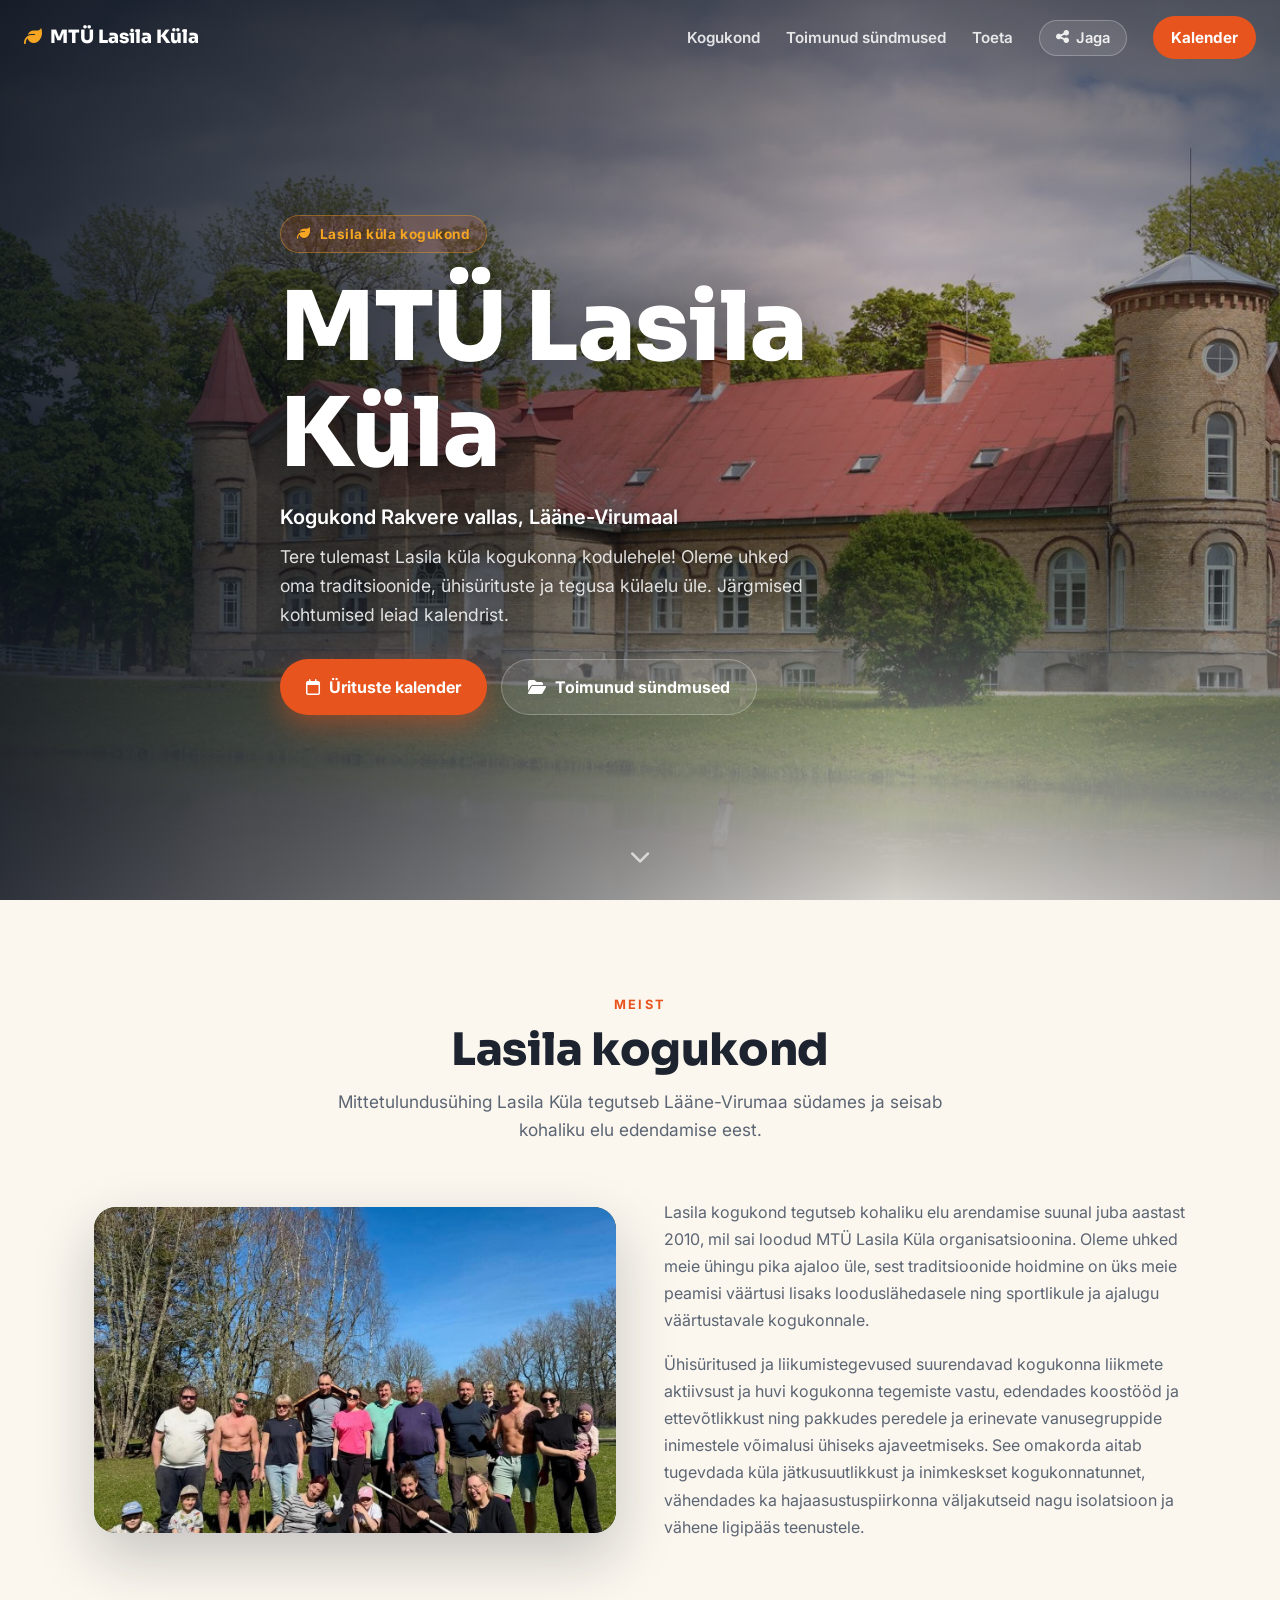
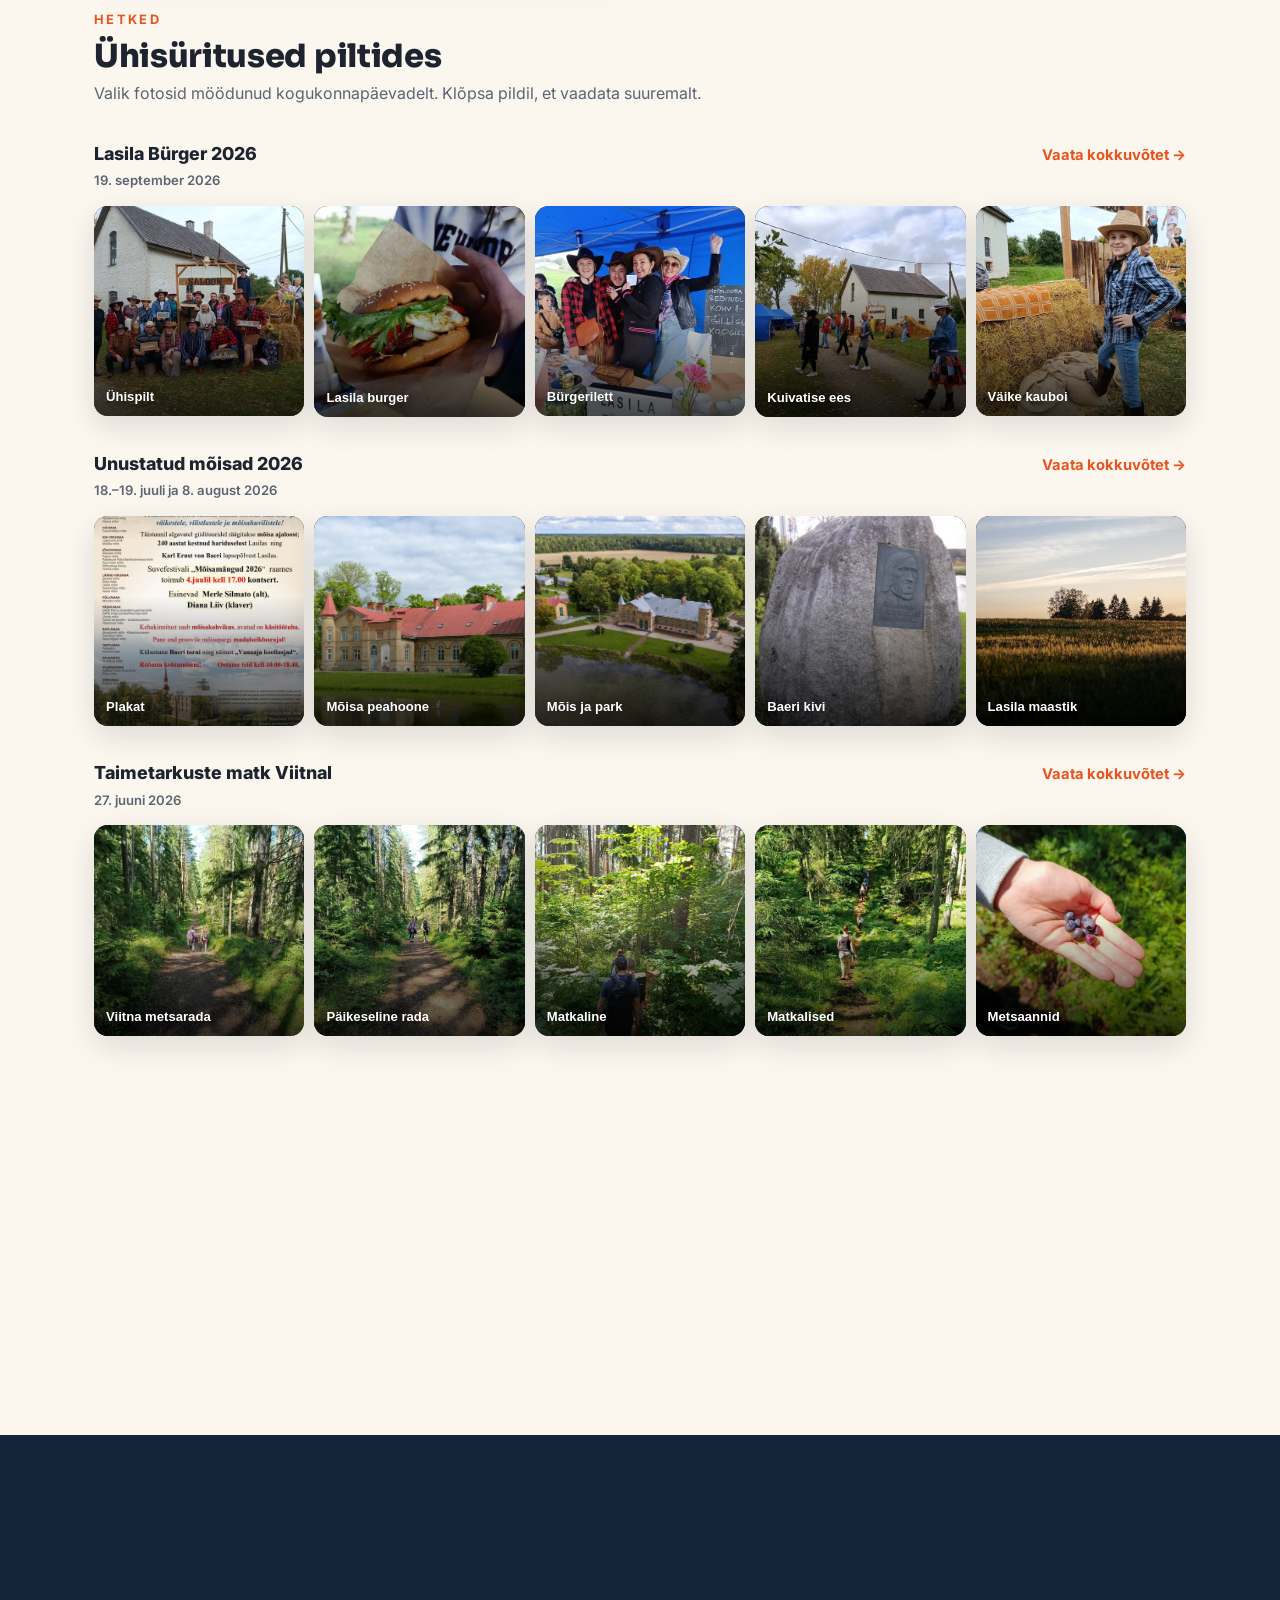
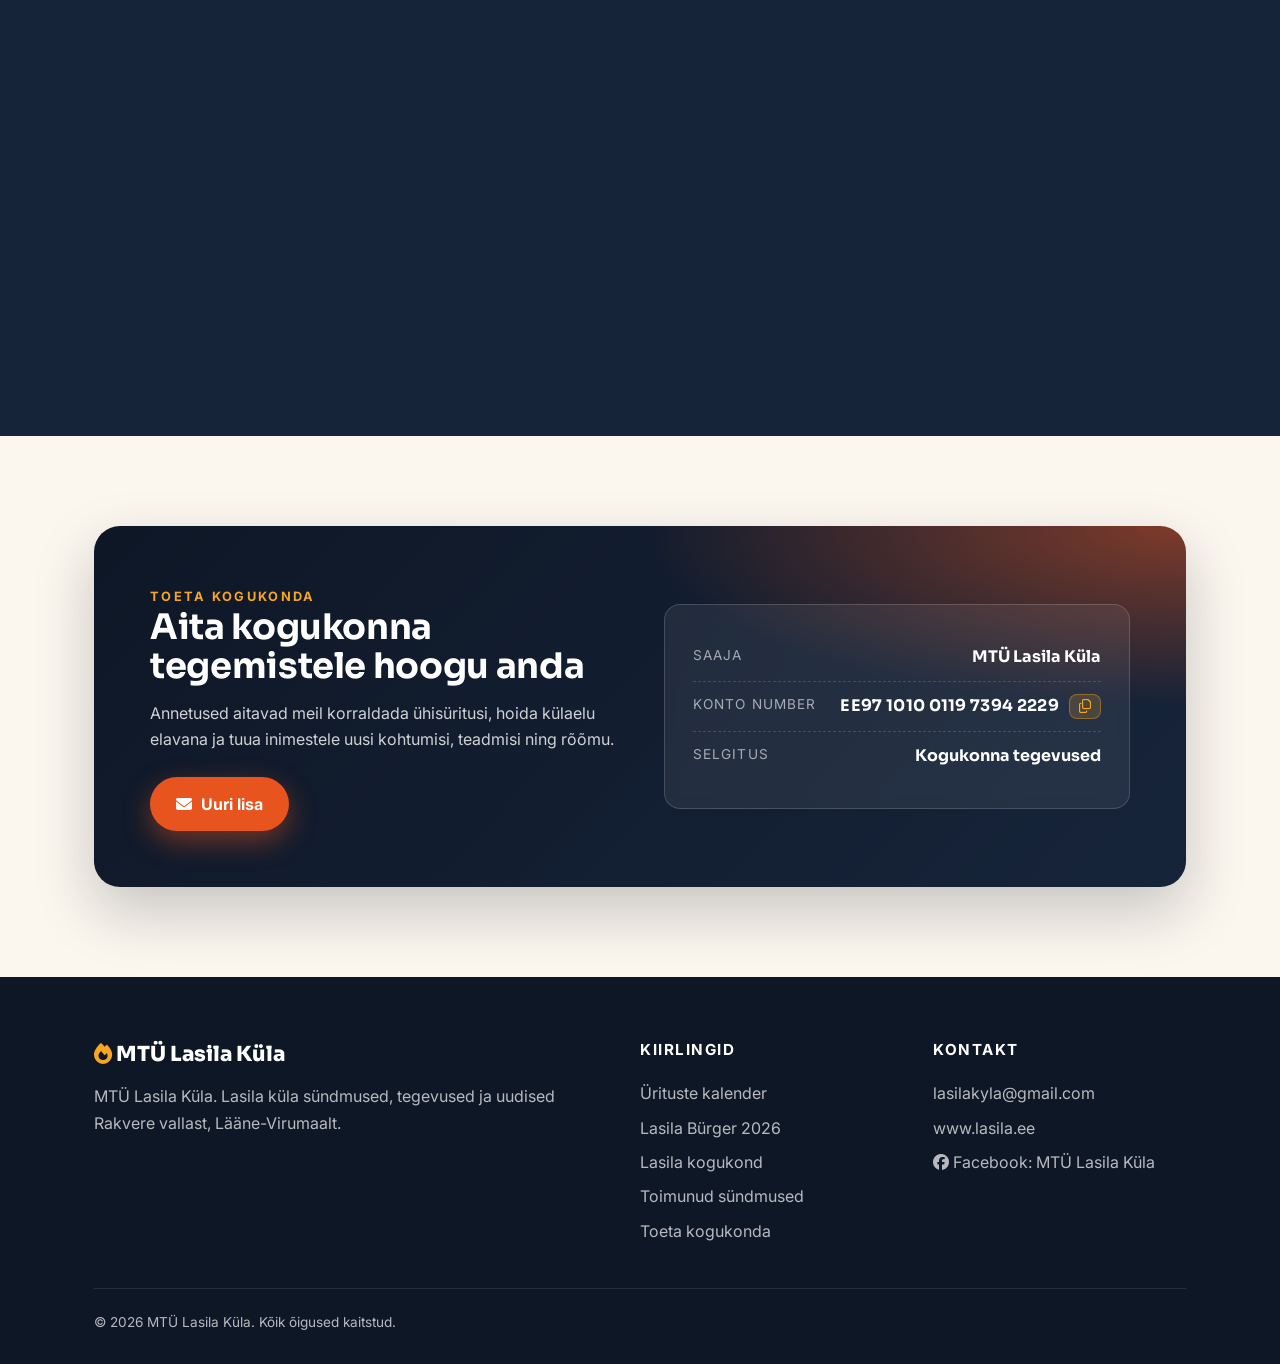
==== commit 44a71e57: "upd" ====
--- a/index.html
+++ b/index.html
@@ -62,6 +62,7 @@
   <link href="https://fonts.googleapis.com/css2?family=Sora:wght@600;700;800&family=Inter:wght@400;500;600;700&display=swap" rel="stylesheet" />
   <link rel="stylesheet" href="https://cdn.jsdelivr.net/npm/@fortawesome/fontawesome-free@6.5.2/css/all.min.css" />
   <link rel="stylesheet" href="css/style-20260820.css" />
+  <link rel="stylesheet" href="css/home-20260920.css" />
 </head>
 <body>
 
@@ -114,6 +115,150 @@
           <p>Ühisüritused ja liikumistegevused suurendavad kogukonna liikmete aktiivsust ja huvi kogukonna tegemiste vastu, edendades koostööd ja ettevõtlikkust ning pakkudes peredele ja erinevate vanusegruppide inimestele võimalusi ühiseks ajaveetmiseks. See omakorda aitab tugevdada küla jätkusuutlikkust ja inimkeskset kogukonnatunnet, vähendades ka hajaasustuspiirkonna väljakutseid nagu isolatsioon ja vähene ligipääs teenustele.</p>
         </div>
       </div>
+
+      <div class="community-moments">
+        <div class="community-moments__head reveal">
+          <span class="eyebrow">Hetked</span>
+          <h3>Ühisüritused piltides</h3>
+          <p>Valik fotosid möödunud kogukonnapäevadelt. Klõpsa pildil, et vaadata suuremalt.</p>
+        </div>
+
+        <div class="community-event">
+          <div class="community-event__bar reveal">
+            <div>
+              <h4>Lasila Bürger 2026</h4>
+              <small>19. september 2026</small>
+            </div>
+            <a href="toimunud-sundmused/lasila-burger-2026/">Vaata kokkuvõtet →</a>
+          </div>
+          <div class="gallery" data-gallery data-initial-count="5">
+            <div class="gallery-grid">
+              <button class="gallery-item reveal" type="button" data-full="images/lasila-burger-2026/full/lasila-burger-19-09-2026-1.webp" data-caption="Korraldajad ja külalised ühispildil Lasila Kuivatise ees">
+                <img src="images/lasila-burger-2026/thumb/lasila-burger-19-09-2026-1.webp" alt="Korraldajad ja külalised ühispildil Lasila Kuivatise ees" loading="lazy">
+                <span class="gallery-overlay"><span class="gallery-caption">Ühispilt</span></span>
+              </button>
+              <button class="gallery-item reveal" type="button" data-full="images/lasila-burger-2026/full/lasila-burger-19-09-2026-20.webp" data-caption="Värskelt valminud Lasila burger">
+                <img src="images/lasila-burger-2026/thumb/lasila-burger-19-09-2026-20.webp" alt="Värskelt valminud Lasila burger" loading="lazy">
+                <span class="gallery-overlay"><span class="gallery-caption">Lasila burger</span></span>
+              </button>
+              <button class="gallery-item reveal" type="button" data-full="images/lasila-burger-2026/full/lasila-burger-19-09-2026-21.webp" data-caption="Rõõmus seltskond Lasila Bürgeri leti taga">
+                <img src="images/lasila-burger-2026/thumb/lasila-burger-19-09-2026-21.webp" alt="Rõõmus seltskond Lasila Bürgeri leti taga" loading="lazy">
+                <span class="gallery-overlay"><span class="gallery-caption">Bürgerilett</span></span>
+              </button>
+              <button class="gallery-item reveal" type="button" data-full="images/lasila-burger-2026/full/lasila-burger-19-09-2026-26.webp" data-caption="Rahvas koguneb Lasila Kuivatise ette">
+                <img src="images/lasila-burger-2026/thumb/lasila-burger-19-09-2026-26.webp" alt="Rahvas koguneb Lasila Kuivatise ette" loading="lazy">
+                <span class="gallery-overlay"><span class="gallery-caption">Kuivatise ees</span></span>
+              </button>
+              <button class="gallery-item reveal" type="button" data-full="images/lasila-burger-2026/full/lasila-burger-19-09-2026-22.webp" data-caption="Väike kauboi heinapallide juures">
+                <img src="images/lasila-burger-2026/thumb/lasila-burger-19-09-2026-22.webp" alt="Väike kauboi heinapallide juures" loading="lazy">
+                <span class="gallery-overlay"><span class="gallery-caption">Väike kauboi</span></span>
+              </button>
+            </div>
+          </div>
+        </div>
+
+        <div class="community-event">
+          <div class="community-event__bar reveal">
+            <div>
+              <h4>Unustatud mõisad 2026</h4>
+              <small>18.–19. juuli ja 8. august 2026</small>
+            </div>
+            <a href="toimunud-sundmused/unustatud-moisad-2026/">Vaata kokkuvõtet →</a>
+          </div>
+          <div class="gallery" data-gallery data-initial-count="5">
+            <div class="gallery-grid">
+              <button class="gallery-item reveal" type="button" data-full="images/unustatud-moisad-2026-poster.png" data-caption="Külastusmäng Unustatud mõisad 2026 — plakat">
+                <img src="images/unustatud-moisad-2026-poster.png" alt="Külastusmäng Unustatud mõisad 2026 plakat" loading="lazy">
+                <span class="gallery-overlay"><span class="gallery-caption">Plakat</span></span>
+              </button>
+              <button class="gallery-item reveal" type="button" data-full="images/mois-peahoone.jpg" data-caption="Lasila mõisa peahoone">
+                <img src="images/mois-peahoone.jpg" alt="Lasila mõisa peahoone" loading="lazy">
+                <span class="gallery-overlay"><span class="gallery-caption">Mõisa peahoone</span></span>
+              </button>
+              <button class="gallery-item reveal" type="button" data-full="images/lasila-pohikool.jpg" data-caption="Lasila mõis ja park ülevalt vaates">
+                <img src="images/lasila-pohikool.jpg" alt="Lasila mõis ja park ülevalt vaates" loading="lazy">
+                <span class="gallery-overlay"><span class="gallery-caption">Mõis ja park</span></span>
+              </button>
+              <button class="gallery-item reveal" type="button" data-full="images/malestuskivi.jpg" data-caption="Karl Ernst von Baeri mälestuskivi Lasilas">
+                <img src="images/malestuskivi.jpg" alt="Karl Ernst von Baeri mälestuskivi Lasilas" loading="lazy">
+                <span class="gallery-overlay"><span class="gallery-caption">Baeri kivi</span></span>
+              </button>
+              <button class="gallery-item reveal" type="button" data-full="images/jaanike.jpg" data-caption="Lasila suvine maastik">
+                <img src="images/jaanike.jpg" alt="Lasila suvine maastik" loading="lazy">
+                <span class="gallery-overlay"><span class="gallery-caption">Lasila maastik</span></span>
+              </button>
+            </div>
+          </div>
+        </div>
+
+        <div class="community-event">
+          <div class="community-event__bar reveal">
+            <div>
+              <h4>Taimetarkuste matk Viitnal</h4>
+              <small>27. juuni 2026</small>
+            </div>
+            <a href="toimunud-sundmused/taimetarkuste-matk-viitna-2026/">Vaata kokkuvõtet →</a>
+          </div>
+          <div class="gallery" data-gallery data-initial-count="5">
+            <div class="gallery-grid">
+              <button class="gallery-item reveal" type="button" data-full="images/taimetarkuste-matk-viitna-2026/full/taimetarkuste-matk-27-06-26-viitnal-1.webp" data-caption="Matkalised Viitna metsarajal">
+                <img src="images/taimetarkuste-matk-viitna-2026/thumb/taimetarkuste-matk-27-06-26-viitnal-1.webp" alt="Matkalised Viitna metsarajal" loading="lazy">
+                <span class="gallery-overlay"><span class="gallery-caption">Viitna metsarada</span></span>
+              </button>
+              <button class="gallery-item reveal" type="button" data-full="images/taimetarkuste-matk-viitna-2026/full/taimetarkuste-matk-27-06-26-viitnal-2.webp" data-caption="Päikeseline metsarada Viitna järvede ümbruses">
+                <img src="images/taimetarkuste-matk-viitna-2026/thumb/taimetarkuste-matk-27-06-26-viitnal-2.webp" alt="Päikeseline metsarada Viitna järvede ümbruses" loading="lazy">
+                <span class="gallery-overlay"><span class="gallery-caption">Päikeseline rada</span></span>
+              </button>
+              <button class="gallery-item reveal" type="button" data-full="images/taimetarkuste-matk-viitna-2026/full/taimetarkuste-matk-27-06-26-viitnal-7.webp" data-caption="Matkaline liigirikkas Viitna metsas">
+                <img src="images/taimetarkuste-matk-viitna-2026/thumb/taimetarkuste-matk-27-06-26-viitnal-7.webp" alt="Matkaline liigirikkas Viitna metsas" loading="lazy">
+                <span class="gallery-overlay"><span class="gallery-caption">Matkaline</span></span>
+              </button>
+              <button class="gallery-item reveal" type="button" data-full="images/taimetarkuste-matk-viitna-2026/full/taimetarkuste-matk-27-06-26-viitnal-5.webp" data-caption="Matkalised Viitna metsarajal">
+                <img src="images/taimetarkuste-matk-viitna-2026/thumb/taimetarkuste-matk-27-06-26-viitnal-5.webp" alt="Matkalised Viitna metsarajal" loading="lazy">
+                <span class="gallery-overlay"><span class="gallery-caption">Matkalised</span></span>
+              </button>
+              <button class="gallery-item reveal" type="button" data-full="images/taimetarkuste-matk-viitna-2026/full/taimetarkuste-matk-27-06-26-viitnal-4.webp" data-caption="Metsaannid matkalise peopesal">
+                <img src="images/taimetarkuste-matk-viitna-2026/thumb/taimetarkuste-matk-27-06-26-viitnal-4.webp" alt="Metsaannid matkalise peopesal" loading="lazy">
+                <span class="gallery-overlay"><span class="gallery-caption">Metsaannid</span></span>
+              </button>
+            </div>
+          </div>
+        </div>
+
+        <div class="community-event">
+          <div class="community-event__bar reveal">
+            <div>
+              <h4>Lasila Jaanituli 2026</h4>
+              <small>20. juuni 2026</small>
+            </div>
+            <a href="toimunud-sundmused/lasila-jaanituli-2026/">Vaata kokkuvõtet →</a>
+          </div>
+          <div class="gallery" data-gallery data-initial-count="5">
+            <div class="gallery-grid">
+              <button class="gallery-item reveal" type="button" data-full="images/jaanituli.jpg" data-caption="Jaanipäeva melu Lasila külaplatsil">
+                <img src="images/jaanituli.jpg" alt="Jaanipäeva melu Lasila külaplatsil" loading="lazy">
+                <span class="gallery-overlay"><span class="gallery-caption">Jaanipäeva melu</span></span>
+              </button>
+              <button class="gallery-item reveal" type="button" data-full="images/jaanitule-lokke.jpg" data-caption="Lõkkeõhtu Lasilas">
+                <img src="images/jaanitule-lokke.jpg" alt="Lõkkeõhtu Lasilas" loading="lazy">
+                <span class="gallery-overlay"><span class="gallery-caption">Lõkkeõhtu</span></span>
+              </button>
+              <button class="gallery-item reveal" type="button" data-full="images/jaanituli-2026/full/lasila-jaanituli-20-06-2026.webp" data-caption="Suur jaanilõke Lasila külaplatsil">
+                <img src="images/jaanituli-2026/thumb/lasila-jaanituli-20-06-2026.webp" alt="Suur jaanilõke Lasila külaplatsil" loading="lazy">
+                <span class="gallery-overlay"><span class="gallery-caption">Jaanilõke</span></span>
+              </button>
+              <button class="gallery-item reveal" type="button" data-full="images/jaanituli-2026/full/lasila-jaanituli-20-06-2026-3x3-korvpallivoistlus.webp" data-caption="3×3 korvpalliturniiri medalivõitjad">
+                <img src="images/jaanituli-2026/thumb/lasila-jaanituli-20-06-2026-3x3-korvpallivoistlus.webp" alt="3×3 korvpalliturniiri medalivõitjad" loading="lazy">
+                <span class="gallery-overlay"><span class="gallery-caption">Korvpall</span></span>
+              </button>
+              <button class="gallery-item reveal" type="button" data-full="images/jaanituli-2026/full/lasila-jaanituli-20-06-2026-amici.webp" data-caption="Amici Dancers esinemas jaanipäeval">
+                <img src="images/jaanituli-2026/thumb/lasila-jaanituli-20-06-2026-amici.webp" alt="Amici Dancers esinemas jaanipäeval" loading="lazy">
+                <span class="gallery-overlay"><span class="gallery-caption">Amici Dancers</span></span>
+              </button>
+            </div>
+          </div>
+        </div>
+      </div>
     </div>
   </section>
 
@@ -183,6 +328,17 @@
     </div>
   </footer>
 
+  <div class="lightbox" id="lightbox" aria-hidden="true" aria-modal="true" role="dialog" aria-label="Pildigalerii vaatur" tabindex="-1">
+    <div class="lightbox-content">
+      <button class="lightbox-close" id="lightbox-close" type="button" aria-label="Sulge pilt"><i class="fa-solid fa-xmark"></i></button>
+      <button class="lightbox-nav lightbox-prev" id="lightbox-prev" type="button" aria-label="Eelmine pilt"><i class="fa-solid fa-chevron-left"></i></button>
+      <img class="lightbox-img" id="lightbox-img" src="" alt="">
+      <button class="lightbox-nav lightbox-next" id="lightbox-next" type="button" aria-label="Järgmine pilt"><i class="fa-solid fa-chevron-right"></i></button>
+      <div class="lightbox-caption" id="lightbox-caption"></div>
+      <div class="lightbox-counter" id="lightbox-counter" aria-live="polite"></div>
+    </div>
+  </div>
+
   <script src="js/main-20260820.js"></script>
 </body>
 </html>
--- a/css/home-20260920.css
+++ b/css/home-20260920.css
@@ -0,0 +1,69 @@
+/* Avalehe kogukonna ürituste pildiread */
+.community-moments {
+  margin-top: 64px;
+}
+.community-moments__head {
+  margin-bottom: 8px;
+}
+.community-moments__head h3 {
+  font-size: clamp(1.5rem, 3vw, 2rem);
+  font-weight: 800;
+  margin: 8px 0 6px;
+}
+.community-moments__head p {
+  color: var(--tekst-hele);
+  max-width: 42rem;
+}
+.community-event {
+  margin-top: 32px;
+}
+.community-event__bar {
+  display: flex;
+  align-items: baseline;
+  justify-content: space-between;
+  gap: 16px;
+  flex-wrap: wrap;
+  margin-bottom: 14px;
+}
+.community-event__bar h4 {
+  font-size: 1.12rem;
+  font-weight: 800;
+  margin: 0;
+}
+.community-event__bar small {
+  display: block;
+  margin-top: 2px;
+  color: var(--tekst-hele);
+  font-weight: 600;
+  font-size: .82rem;
+}
+.community-event__bar a {
+  color: var(--tuli);
+  font-weight: 700;
+  font-size: .92rem;
+  white-space: nowrap;
+}
+.community-event__bar a:hover { text-decoration: underline; }
+.community-event .gallery-grid {
+  grid-template-columns: repeat(5, minmax(0, 1fr));
+  gap: 10px;
+}
+.community-event .gallery-item {
+  border-radius: 14px;
+  box-shadow: var(--vari);
+  aspect-ratio: 1 / 1;
+}
+.community-event .gallery-overlay { opacity: 1; padding: 12px; }
+.community-event .gallery-caption { font-size: .82rem; }
+
+@media (max-width: 900px) {
+  .community-event .gallery-grid {
+    grid-template-columns: repeat(3, minmax(0, 1fr));
+  }
+}
+@media (max-width: 560px) {
+  .community-moments { margin-top: 44px; }
+  .community-event .gallery-grid {
+    grid-template-columns: repeat(2, minmax(0, 1fr));
+  }
+}
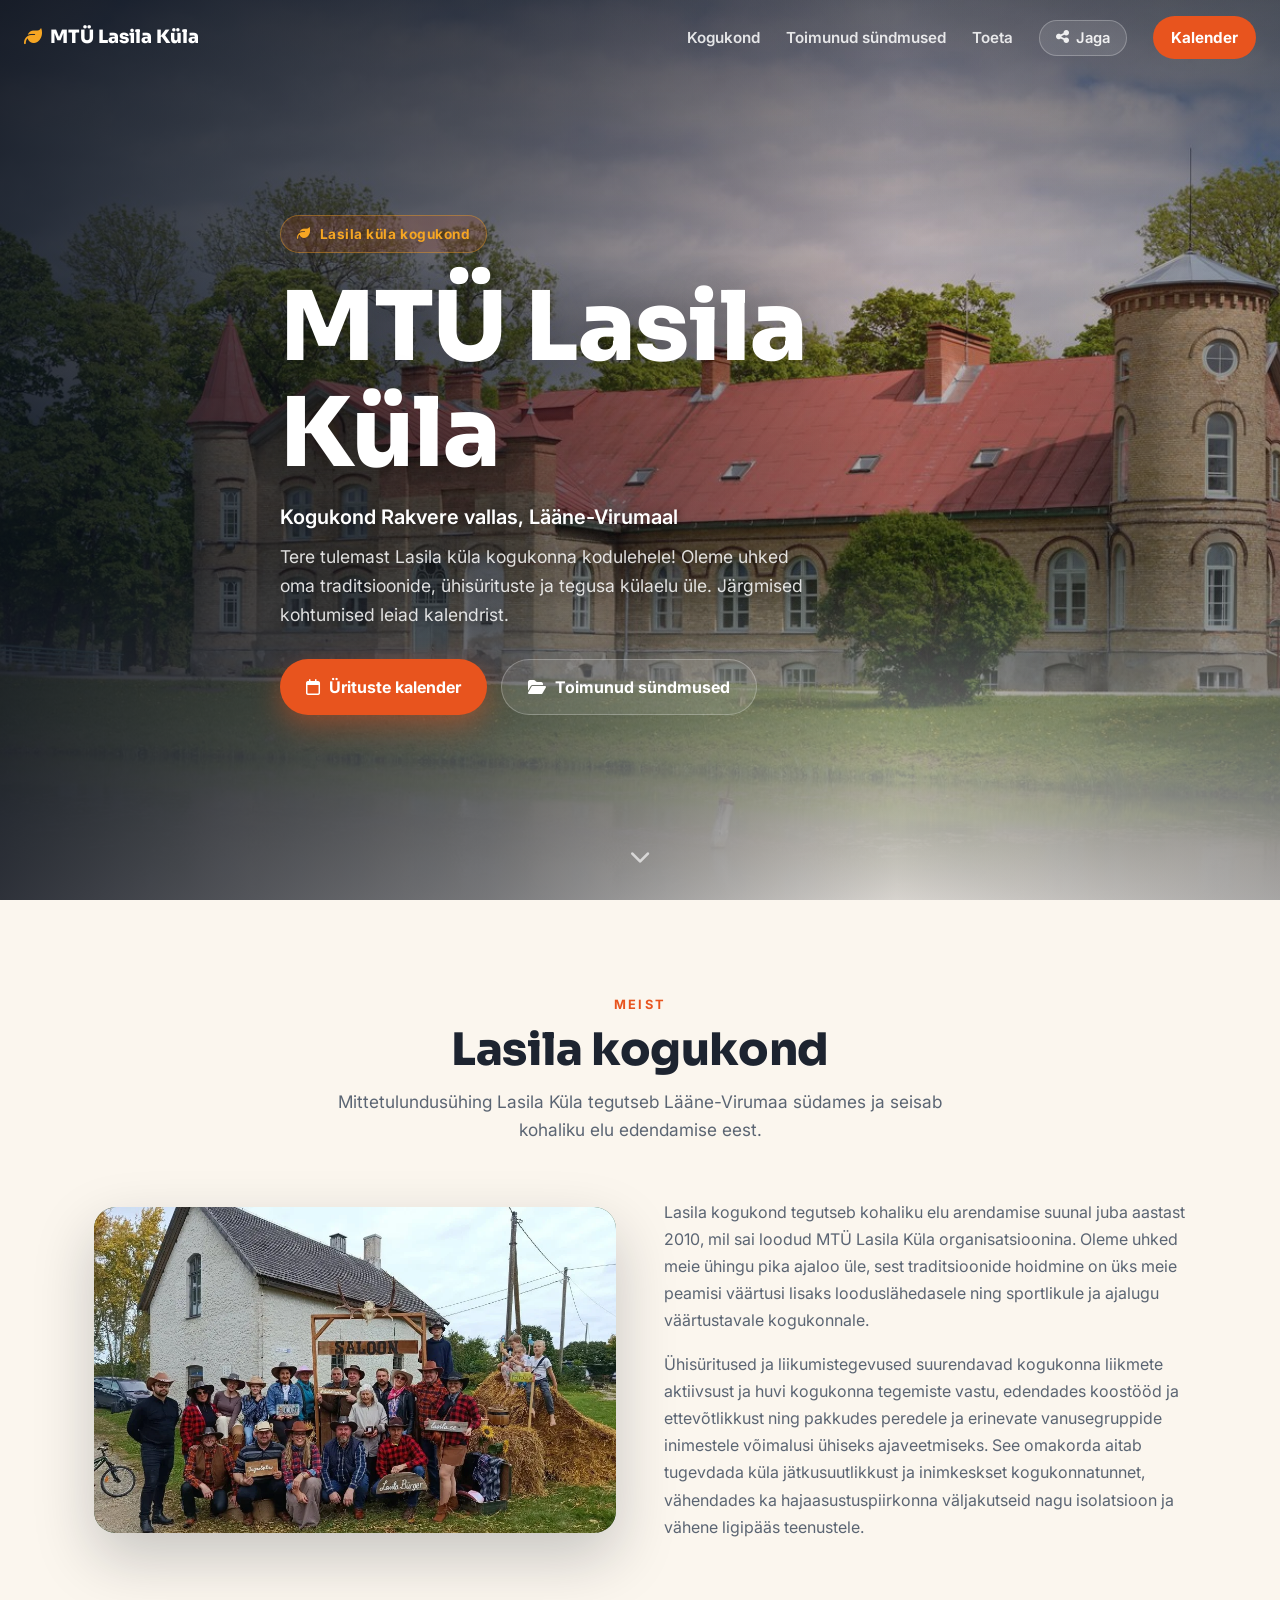
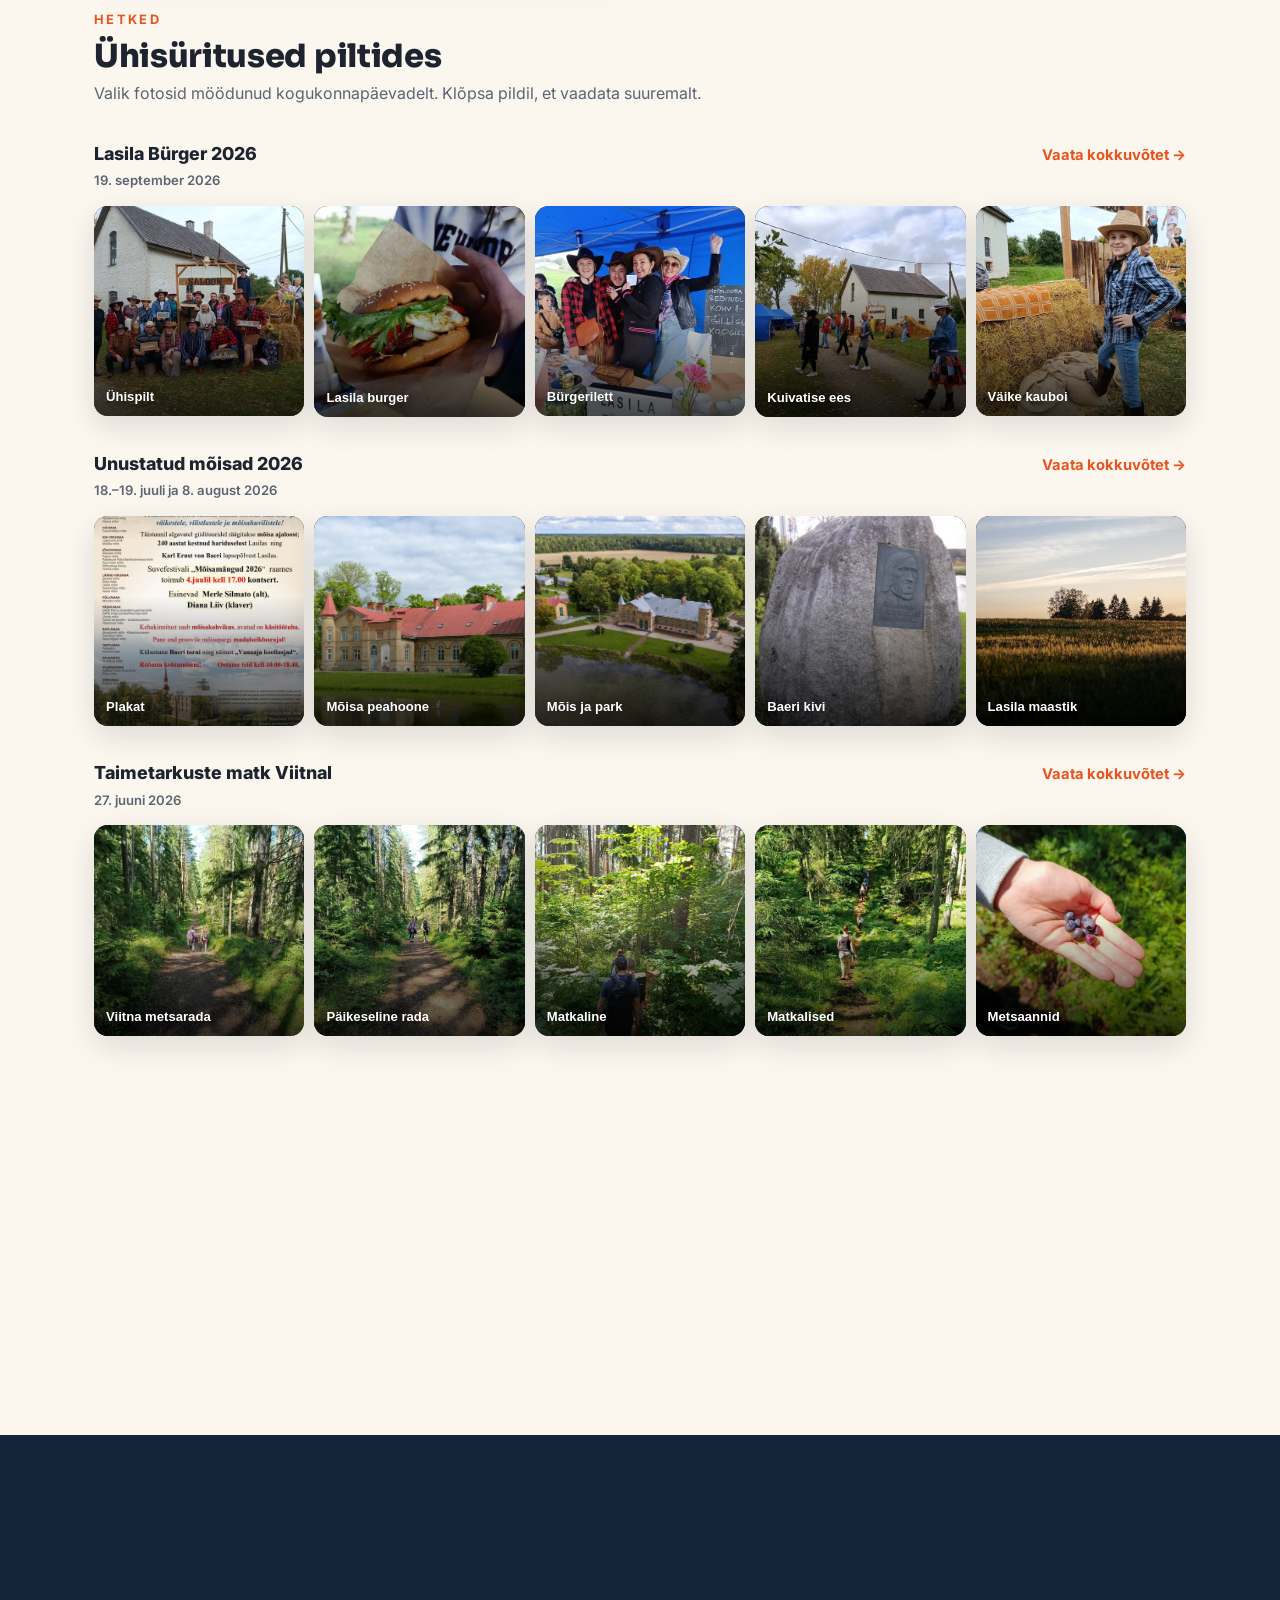
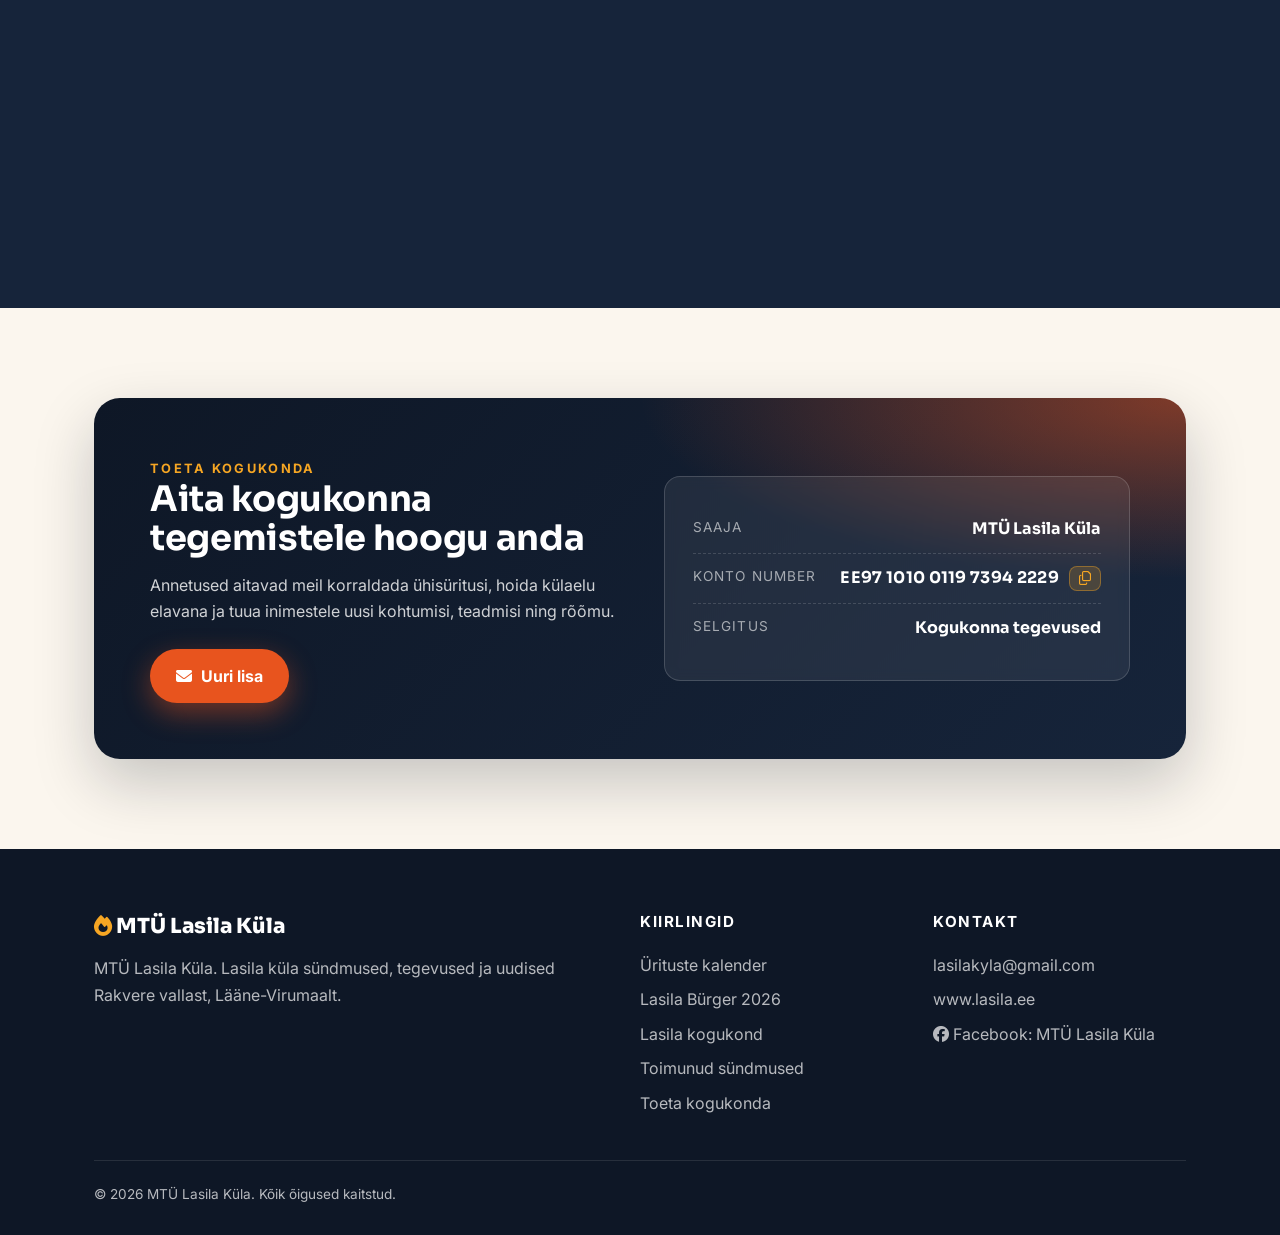
==== commit 5ec1a494: "upd" ====
--- a/index.html
+++ b/index.html
@@ -61,7 +61,7 @@
   <link rel="preconnect" href="https://fonts.gstatic.com" crossorigin />
   <link href="https://fonts.googleapis.com/css2?family=Sora:wght@600;700;800&family=Inter:wght@400;500;600;700&display=swap" rel="stylesheet" />
   <link rel="stylesheet" href="https://cdn.jsdelivr.net/npm/@fortawesome/fontawesome-free@6.5.2/css/all.min.css" />
-  <link rel="stylesheet" href="css/style-20260820.css" />
+  <link rel="stylesheet" href="css/style-20260820.css?v=20260920" />
   <link rel="stylesheet" href="css/home-20260920.css" />
 </head>
 <body>
@@ -108,7 +108,7 @@
 
       <div class="place reveal">
         <div class="place__media">
-          <img src="images/kogukond.jpg" alt="Lasila kogukonna liikmed" loading="lazy">
+          <img src="images/lasila-kogukond-burger-2026.webp" alt="Lasila Bürgeri korraldajad ja kogukonna liikmed ühispildil" loading="lazy">
         </div>
         <div class="place__text">
           <p>Lasila kogukond tegutseb kohaliku elu arendamise suunal juba aastast 2010, mil sai loodud MTÜ Lasila Küla organisatsioonina. Oleme uhked meie ühingu pika ajaloo üle, sest traditsioonide hoidmine on üks meie peamisi väärtusi lisaks looduslähedasele ning sportlikule ja ajalugu väärtustavale kogukonnale.</p>
--- a/css/style-20260820.css
+++ b/css/style-20260820.css
@@ -252,12 +252,12 @@
 .archive-card__body h2, .archive-card__body h3 { margin: 8px 0 10px; }
 .archive-card__body p { color: var(--tekst-hele); margin-bottom: 20px; }
 .past-events-card {
-  display: grid; grid-template-columns: minmax(0, 1fr) auto; gap: 28px;
+  display: grid; grid-template-columns: 1fr; gap: 28px;
   align-items: center; padding: 40px; border-radius: 26px;
   background: rgba(255,255,255,.08); border: 1px solid rgba(255,255,255,.14);
   box-shadow: 0 22px 50px rgba(0,0,0,.2);
 }
-.past-events-card__actions { display: flex; flex-wrap: wrap; gap: 12px; justify-content: flex-end; }
+.past-events-card__actions { display: flex; flex-wrap: wrap; gap: 12px; justify-content: flex-start; }
 @media (max-width: 1200px) {
   .past-events-card { grid-template-columns: 1fr; }
   .past-events-card__actions { justify-content: flex-start; }
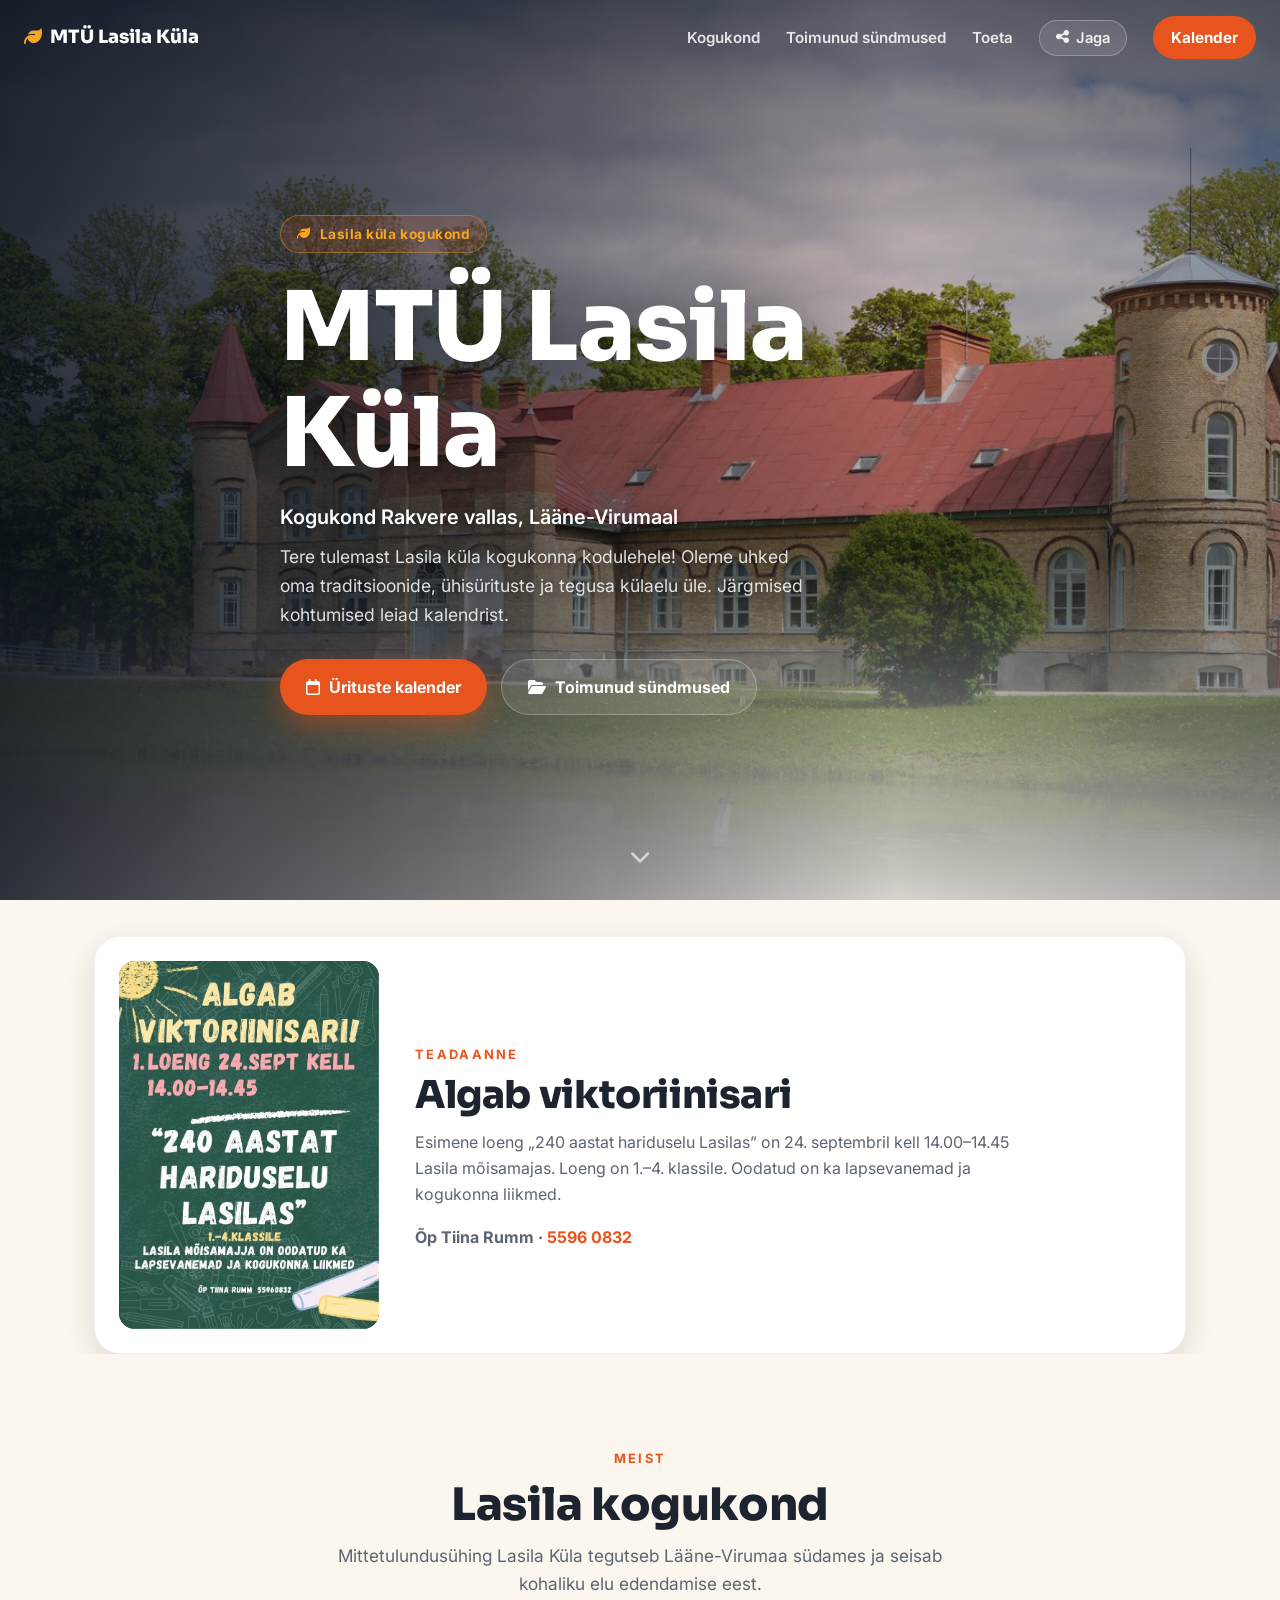
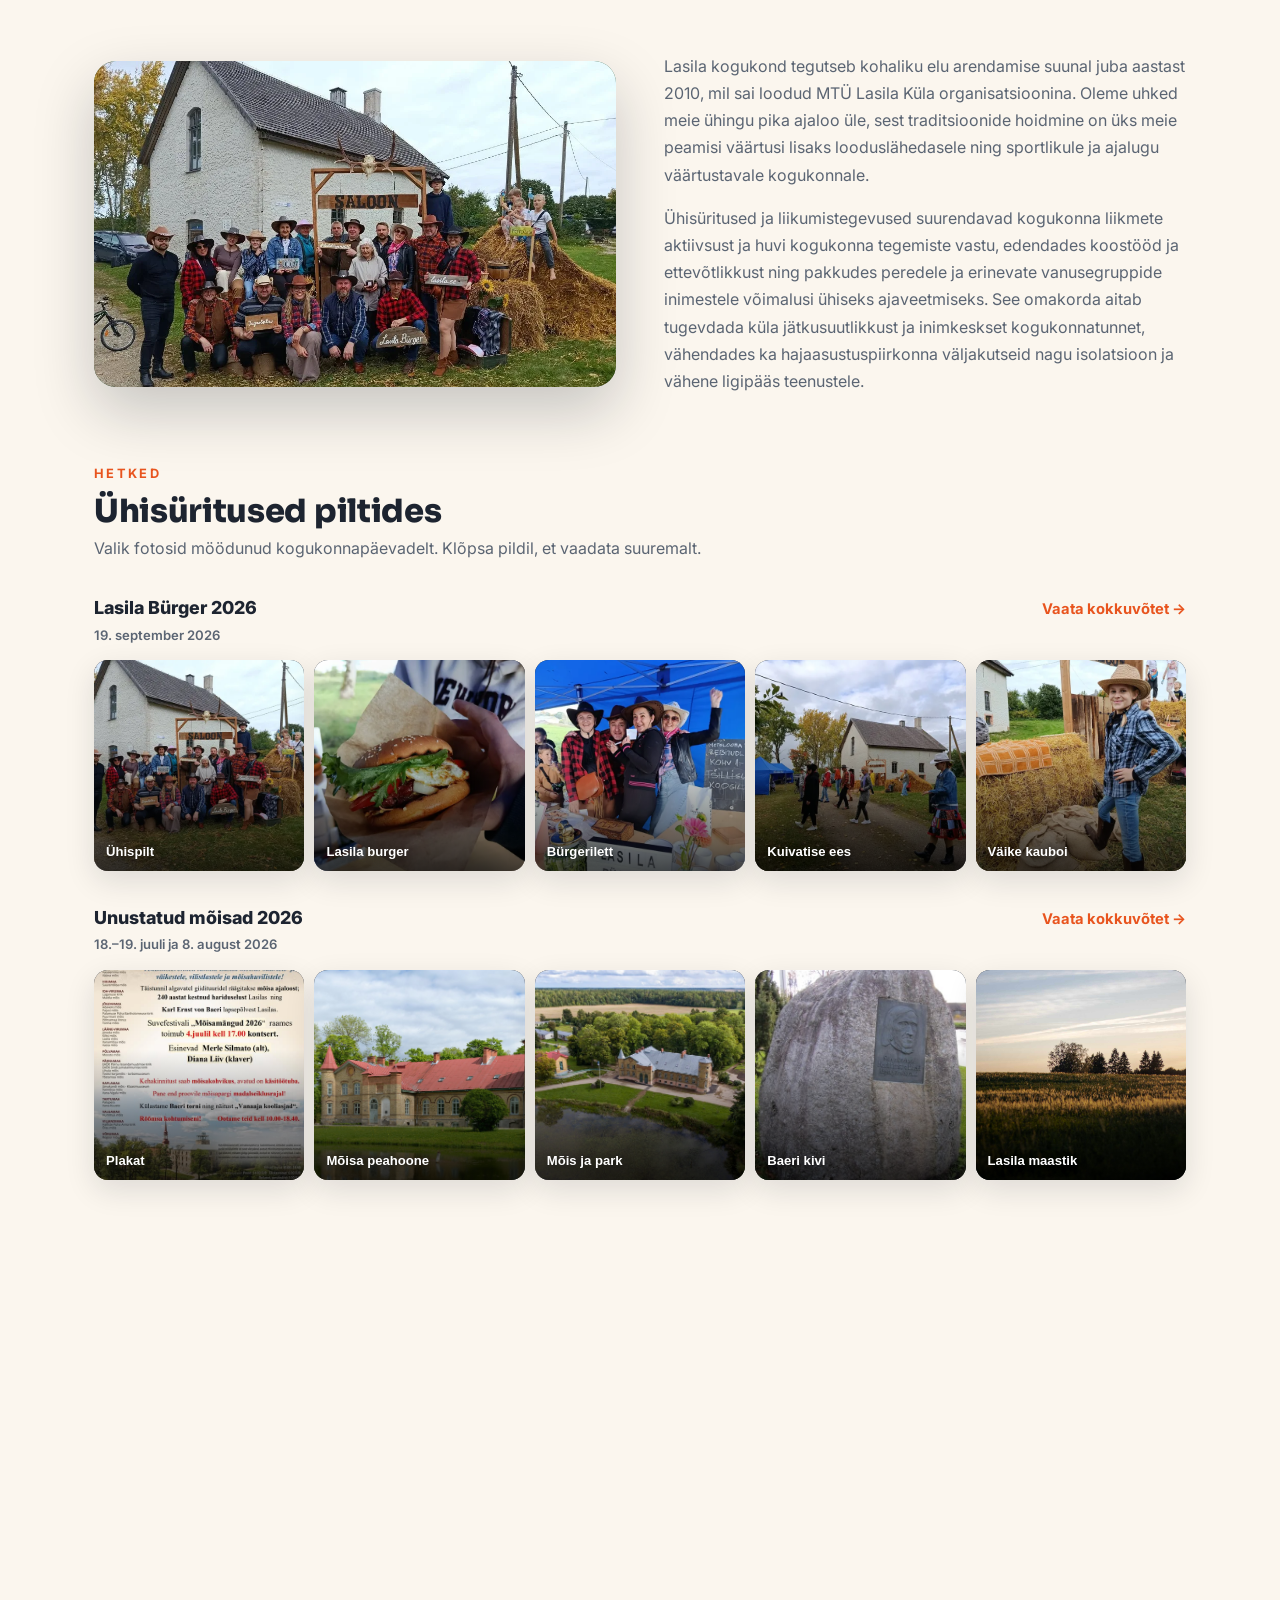
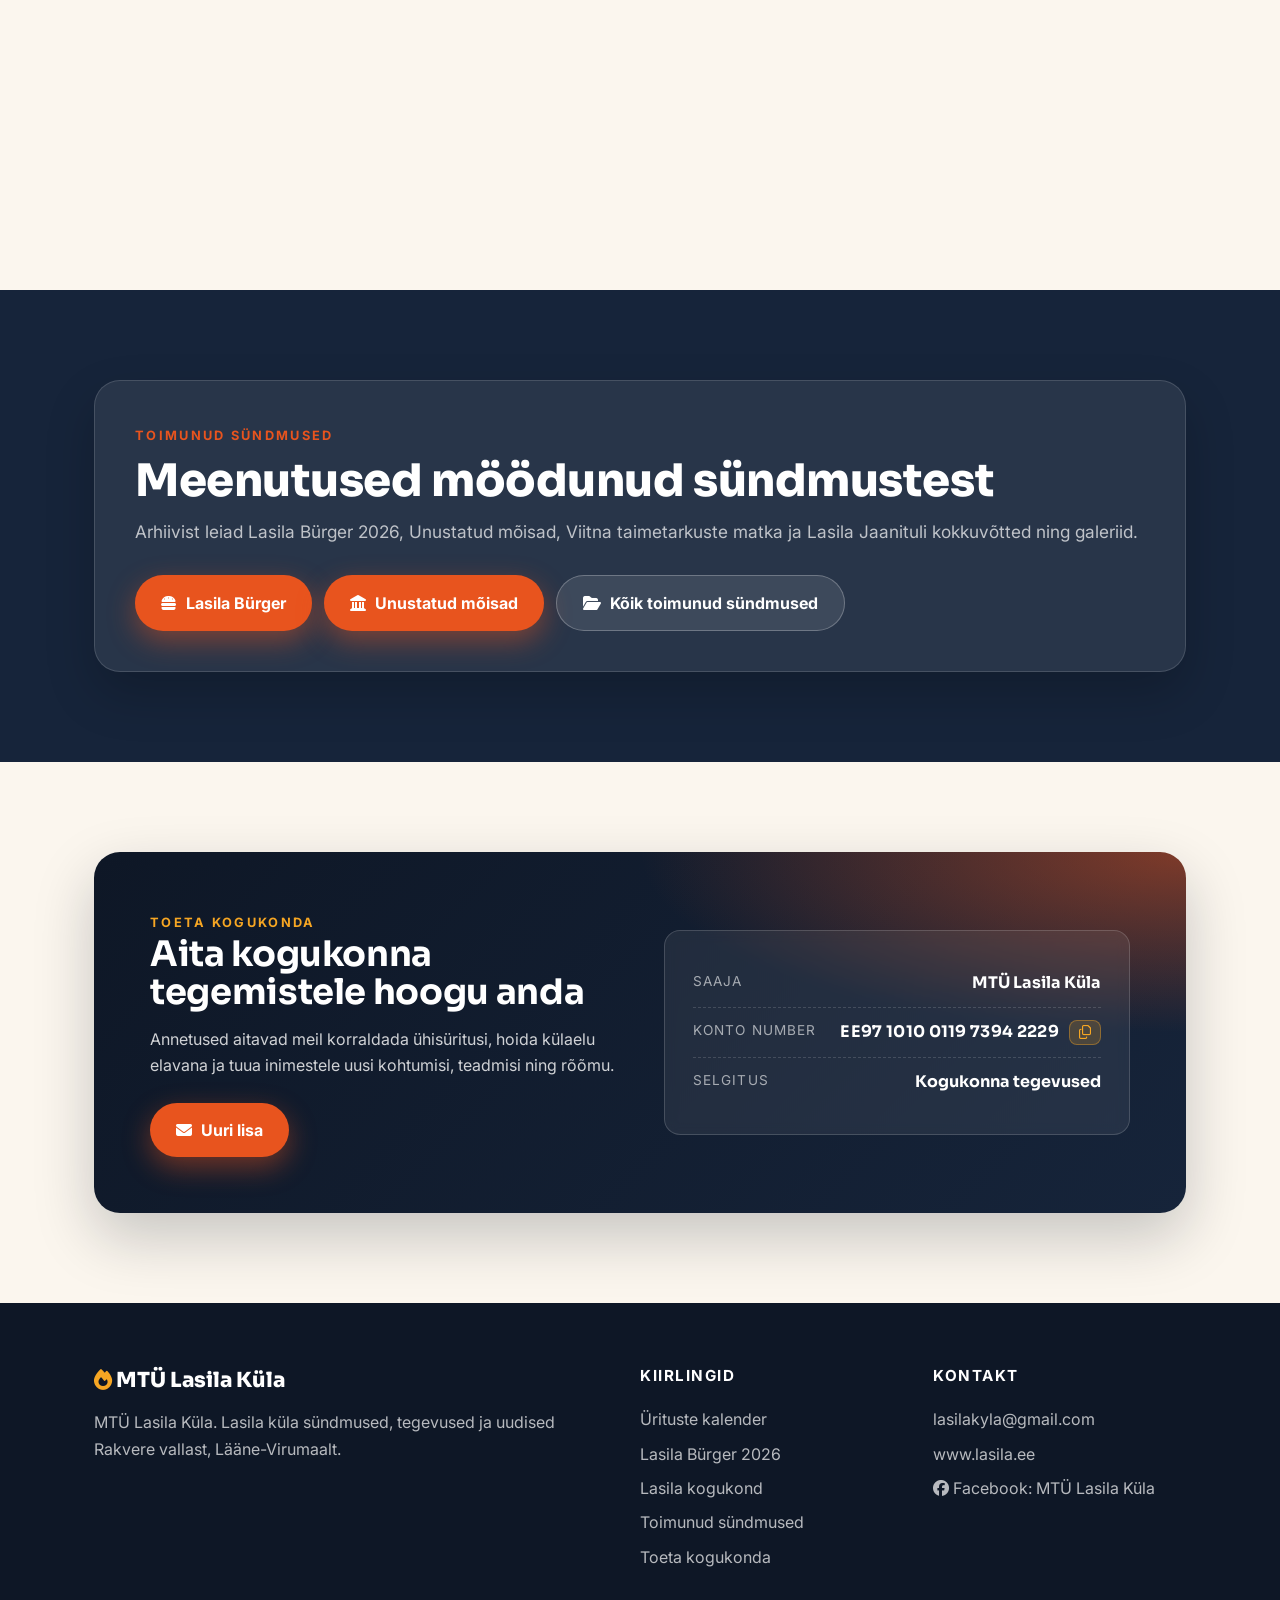
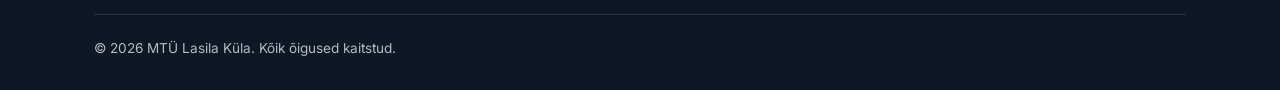
==== commit 47d17c57: "upd" ====
--- a/index.html
+++ b/index.html
@@ -62,7 +62,7 @@
   <link href="https://fonts.googleapis.com/css2?family=Sora:wght@600;700;800&family=Inter:wght@400;500;600;700&display=swap" rel="stylesheet" />
   <link rel="stylesheet" href="https://cdn.jsdelivr.net/npm/@fortawesome/fontawesome-free@6.5.2/css/all.min.css" />
   <link rel="stylesheet" href="css/style-20260820.css?v=20260920" />
-  <link rel="stylesheet" href="css/home-20260920.css" />
+  <link rel="stylesheet" href="css/home-20260920.css?v=20260923" />
 </head>
 <body>
 
@@ -97,6 +97,28 @@
     <div class="hero__scroll" aria-hidden="true"><i class="fa-solid fa-chevron-down"></i></div>
   </header>
 
+  <!-- ===================== TEADAANNE ===================== -->
+  <section class="section section--notice" id="teadaanne">
+    <div class="wrap">
+      <article class="notice reveal">
+        <div class="gallery" data-gallery data-initial-count="1">
+          <div class="gallery-grid">
+            <button class="gallery-item" type="button" data-full="images/viktoriinisari-hariduselu-2026.webp" data-caption="Viktoriinisari „240 aastat hariduselu Lasilas” — esimene loeng 24. septembril">
+              <img src="images/viktoriinisari-hariduselu-2026.webp" alt="Plakat: algab viktoriinisari, esimene loeng 24. septembril kell 14.00–14.45" loading="lazy">
+              <span class="gallery-overlay"><span class="gallery-caption">Vaata plakatit</span></span>
+            </button>
+          </div>
+        </div>
+        <div class="notice__body">
+          <span class="eyebrow">Teadaanne</span>
+          <h2>Algab viktoriinisari</h2>
+          <p>Esimene loeng „240 aastat hariduselu Lasilas” on 24. septembril kell 14.00–14.45 Lasila mõisamajas. Loeng on 1.–4. klassile. Oodatud on ka lapsevanemad ja kogukonna liikmed.</p>
+          <p class="notice__contact">Õp Tiina Rumm · <a href="tel:+37255960832">5596 0832</a></p>
+        </div>
+      </article>
+    </div>
+  </section>
+
   <!-- ===================== LASILA KOGUKOND ===================== -->
   <section class="section section--cream" id="kogukond">
     <div class="wrap">
--- a/css/home-20260920.css
+++ b/css/home-20260920.css
@@ -1,3 +1,46 @@
+/* Avalehe teadaanne */
+.section--notice {
+  padding: 36px 0 0;
+  background: var(--kreem);
+}
+.notice {
+  display: grid;
+  grid-template-columns: minmax(180px, 260px) minmax(0, 1fr);
+  gap: 36px;
+  align-items: center;
+  padding: 24px;
+  border-radius: 26px;
+  background: #fff;
+  border: 1px solid rgba(0, 0, 0, .05);
+  box-shadow: var(--vari);
+}
+.notice .gallery-grid { grid-template-columns: 1fr; gap: 0; }
+.notice .gallery-item {
+  aspect-ratio: 723 / 1024;
+  border-radius: 16px;
+  box-shadow: none;
+}
+.notice .gallery-item img { object-fit: contain; background: #1f4d34; }
+.notice .gallery-item:hover img { transform: none; filter: brightness(.92); }
+.notice__body h2 {
+  font-size: clamp(1.7rem, 3vw, 2.4rem);
+  font-weight: 800;
+  margin: 8px 0 12px;
+}
+.notice__body p { color: var(--tekst-hele); max-width: 38rem; }
+.notice__contact {
+  margin-top: 16px;
+  color: var(--tekst);
+  font-weight: 700;
+}
+.notice__contact a { color: var(--tuli); }
+.notice__contact a:hover { text-decoration: underline; }
+
+@media (max-width: 720px) {
+  .notice { grid-template-columns: 1fr; gap: 22px; }
+  .notice .gallery-item { max-width: 280px; }
+}
+
 /* Avalehe kogukonna ürituste pildiread */
 .community-moments {
   margin-top: 64px;
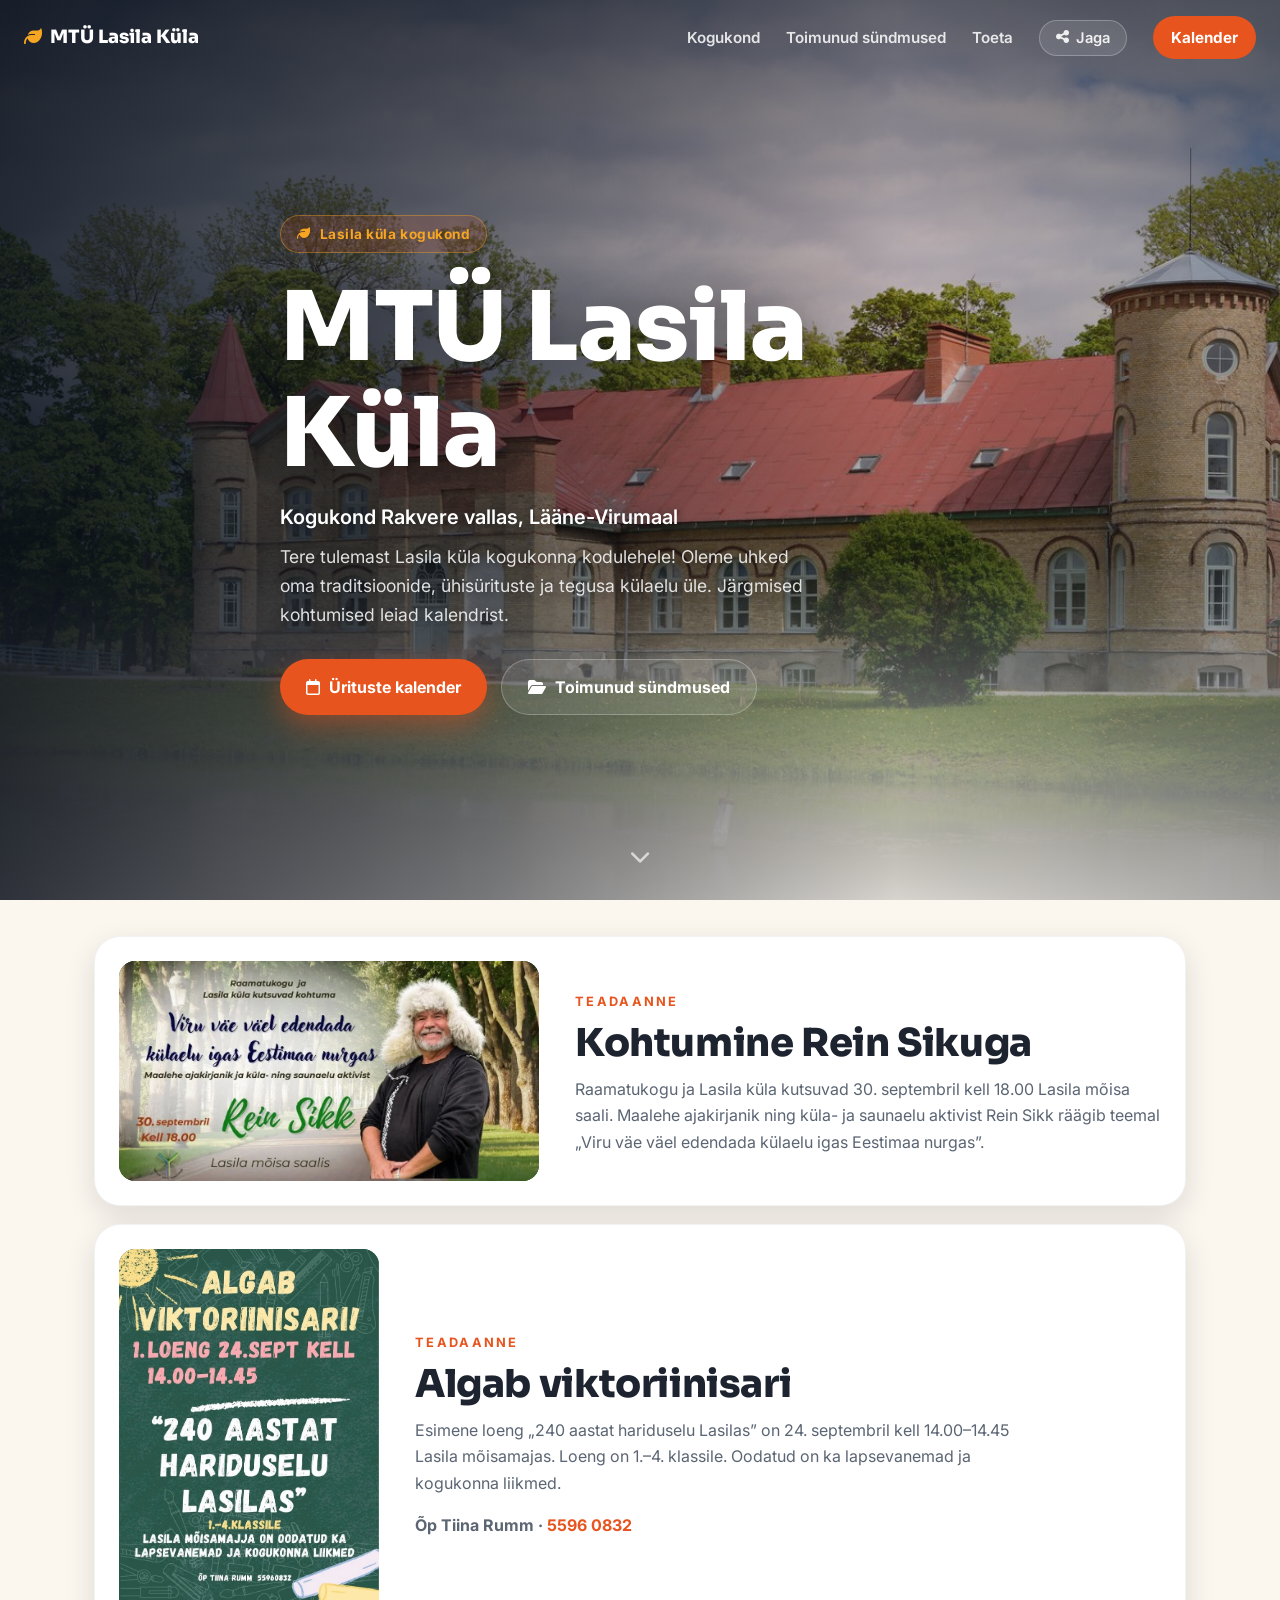
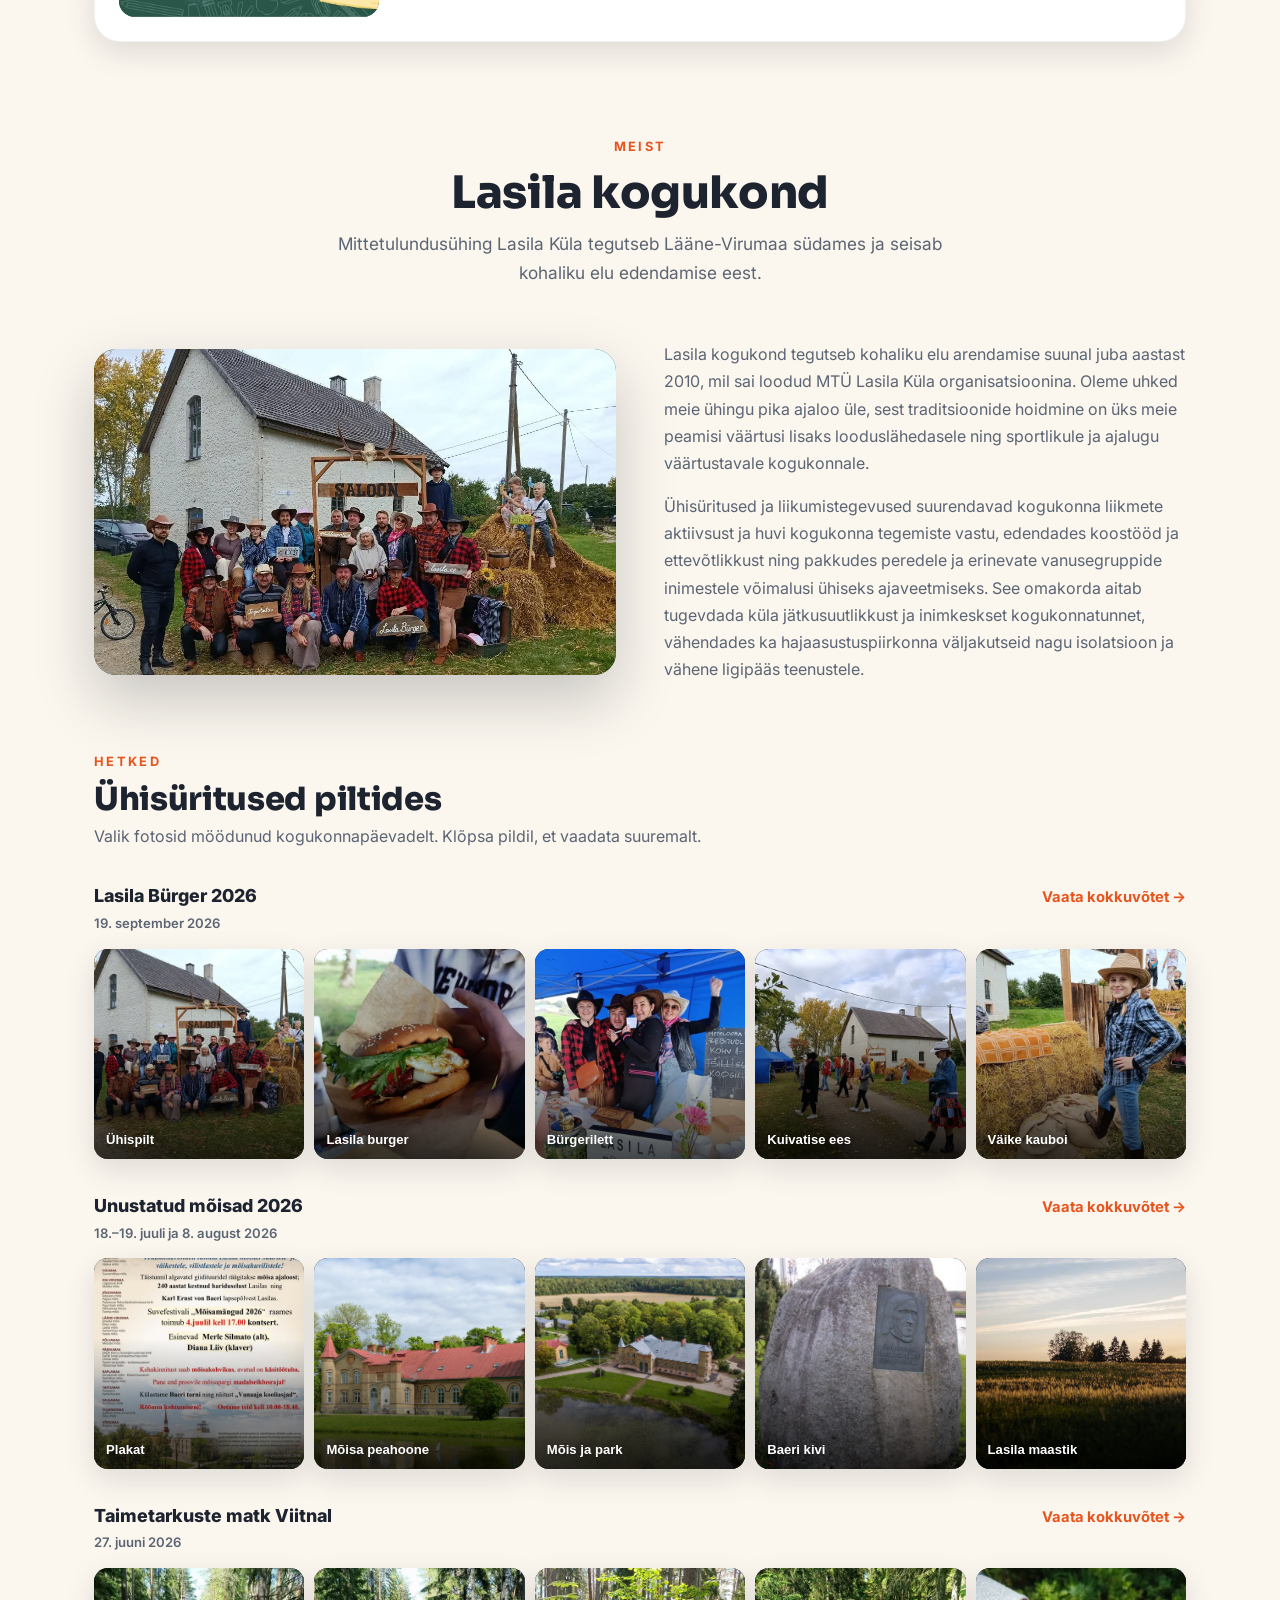
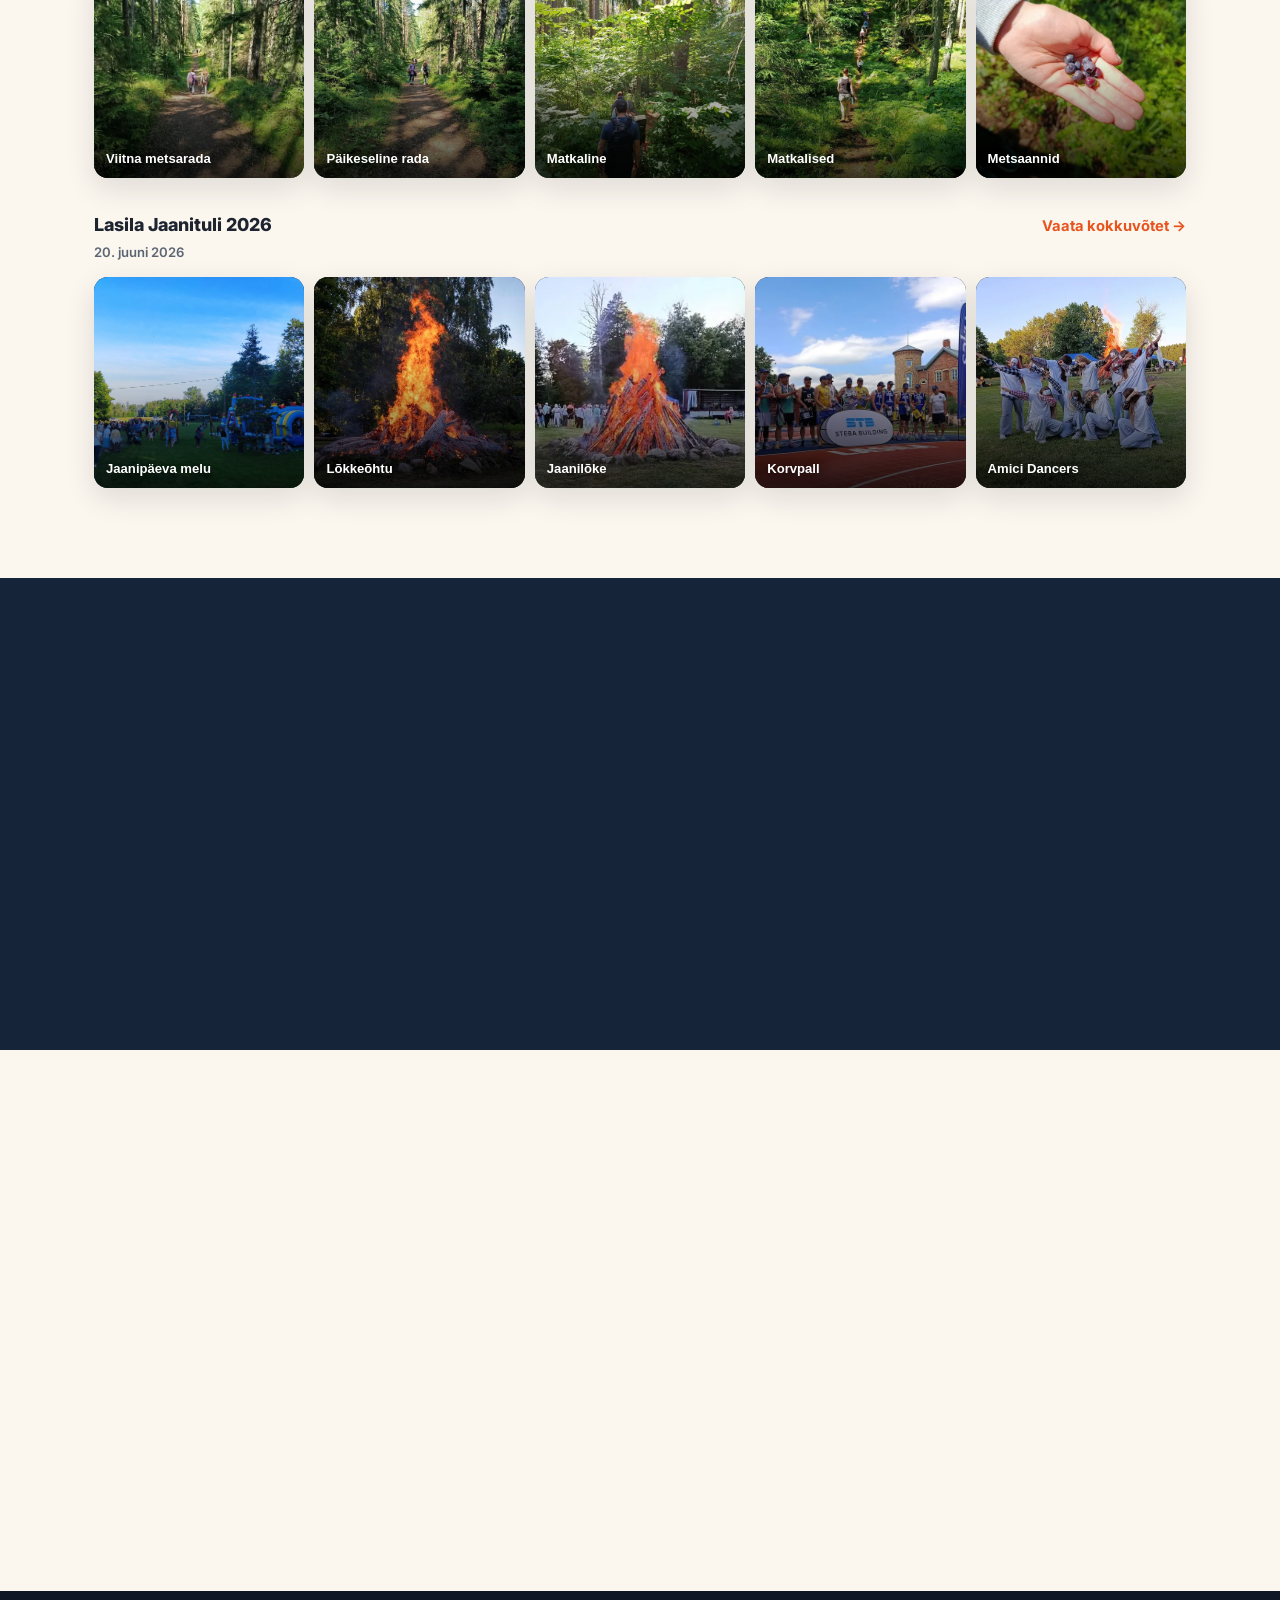
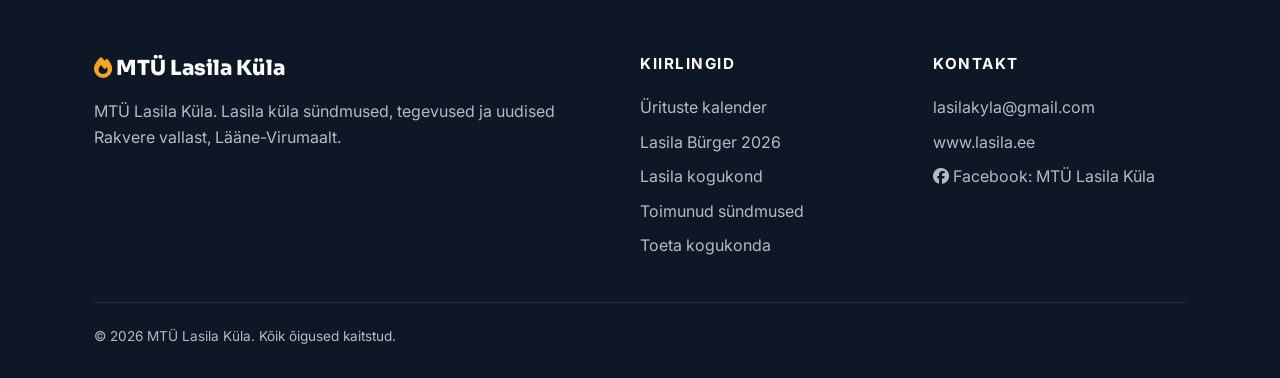
==== commit 2f2af319: "upd" ====
--- a/index.html
+++ b/index.html
@@ -62,7 +62,7 @@
   <link href="https://fonts.googleapis.com/css2?family=Sora:wght@600;700;800&family=Inter:wght@400;500;600;700&display=swap" rel="stylesheet" />
   <link rel="stylesheet" href="https://cdn.jsdelivr.net/npm/@fortawesome/fontawesome-free@6.5.2/css/all.min.css" />
   <link rel="stylesheet" href="css/style-20260820.css?v=20260920" />
-  <link rel="stylesheet" href="css/home-20260920.css?v=20260923" />
+  <link rel="stylesheet" href="css/home-20260920.css?v=20260929" />
 </head>
 <body>
 
@@ -99,7 +99,22 @@
 
   <!-- ===================== TEADAANNE ===================== -->
   <section class="section section--notice" id="teadaanne">
-    <div class="wrap">
+    <div class="wrap notices">
+      <article class="notice notice--landscape reveal">
+        <div class="gallery" data-gallery data-initial-count="1">
+          <div class="gallery-grid">
+            <button class="gallery-item" type="button" data-full="images/rein-sikk-kohtumine-2026.webp" data-caption="Rein Sikk Lasila mõisa saalis 30. septembril kell 18.00">
+              <img src="images/rein-sikk-kohtumine-2026.webp" alt="Plakat: kohtumine Rein Sikuga 30. septembril kell 18.00 Lasila mõisa saalis" loading="lazy">
+              <span class="gallery-overlay"><span class="gallery-caption">Vaata plakatit</span></span>
+            </button>
+          </div>
+        </div>
+        <div class="notice__body">
+          <span class="eyebrow">Teadaanne</span>
+          <h2>Kohtumine Rein Sikuga</h2>
+          <p>Raamatukogu ja Lasila küla kutsuvad 30. septembril kell 18.00 Lasila mõisa saali. Maalehe ajakirjanik ning küla- ja saunaelu aktivist Rein Sikk räägib teemal „Viru väe väel edendada külaelu igas Eestimaa nurgas”.</p>
+        </div>
+      </article>
       <article class="notice reveal">
         <div class="gallery" data-gallery data-initial-count="1">
           <div class="gallery-grid">
--- a/css/home-20260920.css
+++ b/css/home-20260920.css
@@ -3,6 +3,7 @@
   padding: 36px 0 0;
   background: var(--kreem);
 }
+.notices { display: grid; gap: 18px; }
 .notice {
   display: grid;
   grid-template-columns: minmax(180px, 260px) minmax(0, 1fr);
@@ -14,12 +15,14 @@
   border: 1px solid rgba(0, 0, 0, .05);
   box-shadow: var(--vari);
 }
+.notice--landscape { grid-template-columns: minmax(240px, 420px) minmax(0, 1fr); }
 .notice .gallery-grid { grid-template-columns: 1fr; gap: 0; }
 .notice .gallery-item {
   aspect-ratio: 723 / 1024;
   border-radius: 16px;
   box-shadow: none;
 }
+.notice--landscape .gallery-item { aspect-ratio: 1024 / 537; }
 .notice .gallery-item img { object-fit: contain; background: #1f4d34; }
 .notice .gallery-item:hover img { transform: none; filter: brightness(.92); }
 .notice__body h2 {
@@ -37,8 +40,10 @@
 .notice__contact a:hover { text-decoration: underline; }
 
 @media (max-width: 720px) {
-  .notice { grid-template-columns: 1fr; gap: 22px; }
+  .notice,
+  .notice--landscape { grid-template-columns: 1fr; gap: 22px; }
   .notice .gallery-item { max-width: 280px; }
+  .notice--landscape .gallery-item { max-width: none; }
 }
 
 /* Avalehe kogukonna ürituste pildiread */
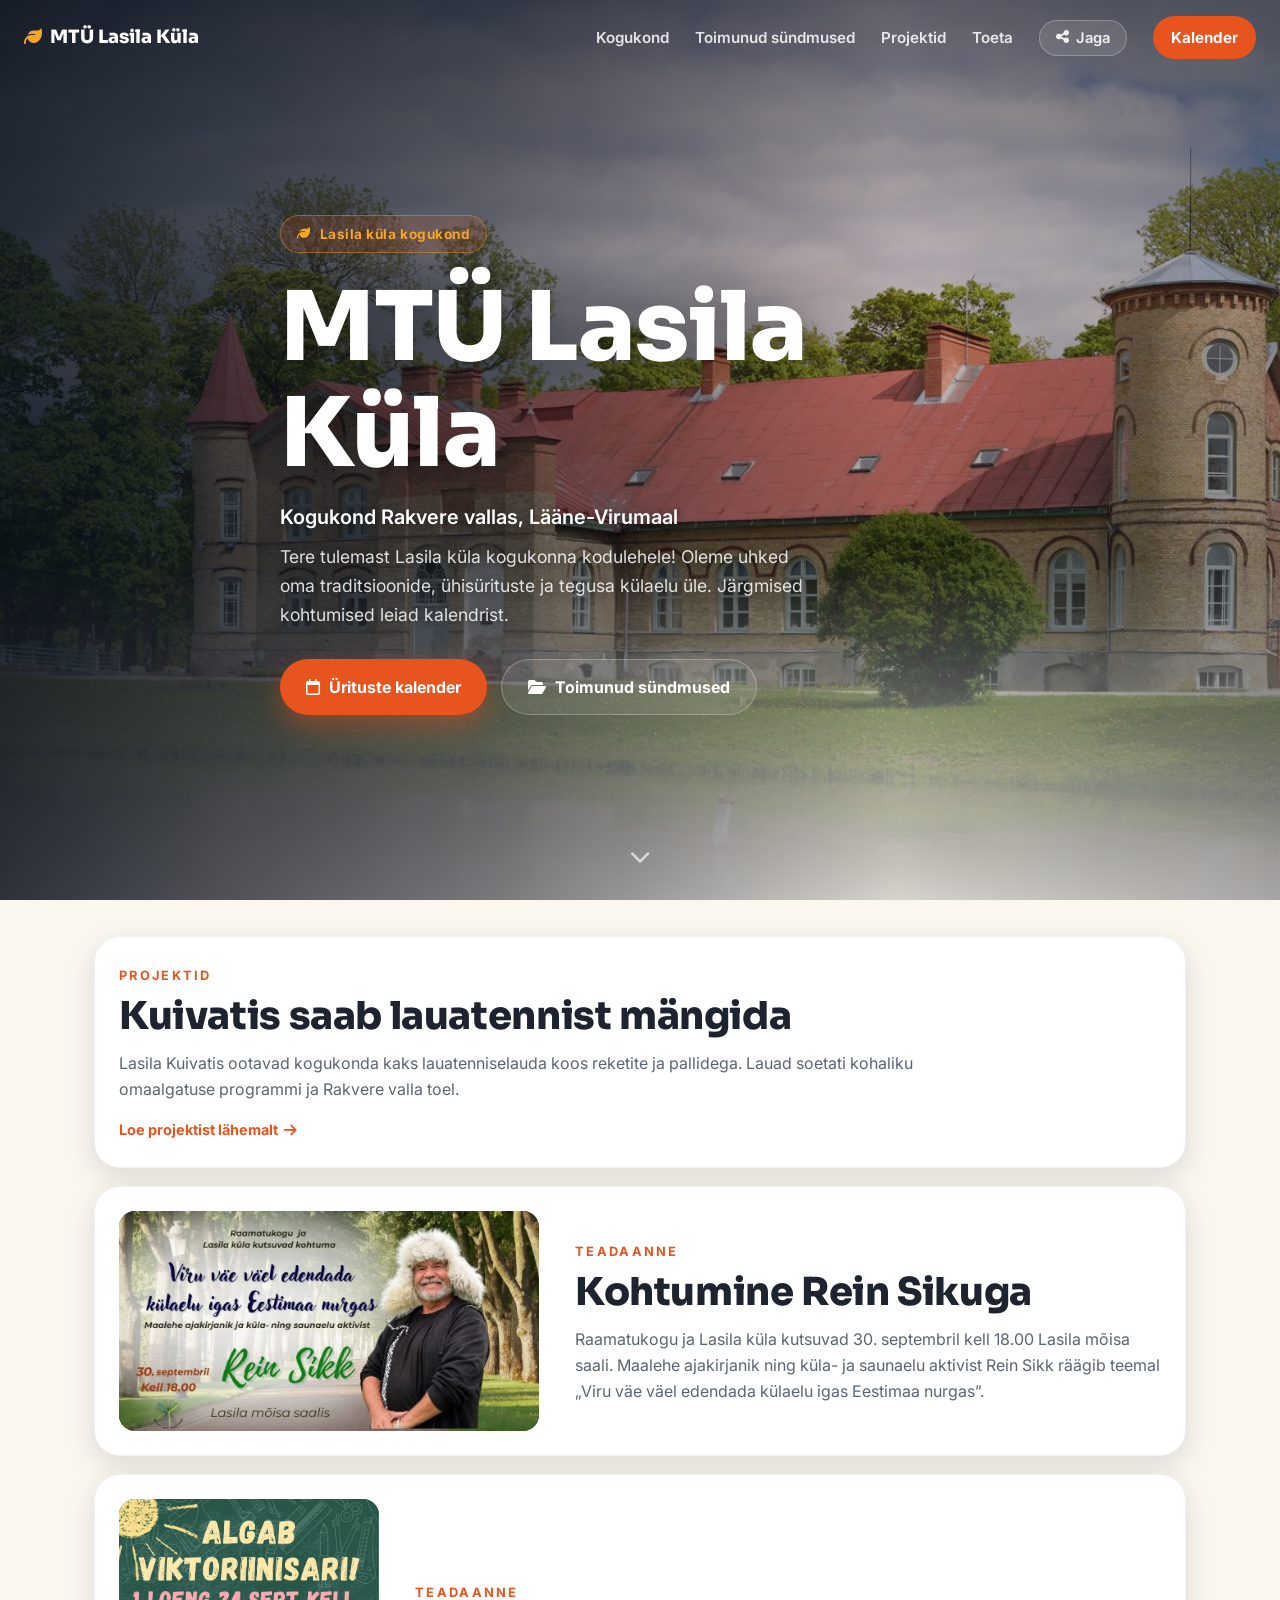
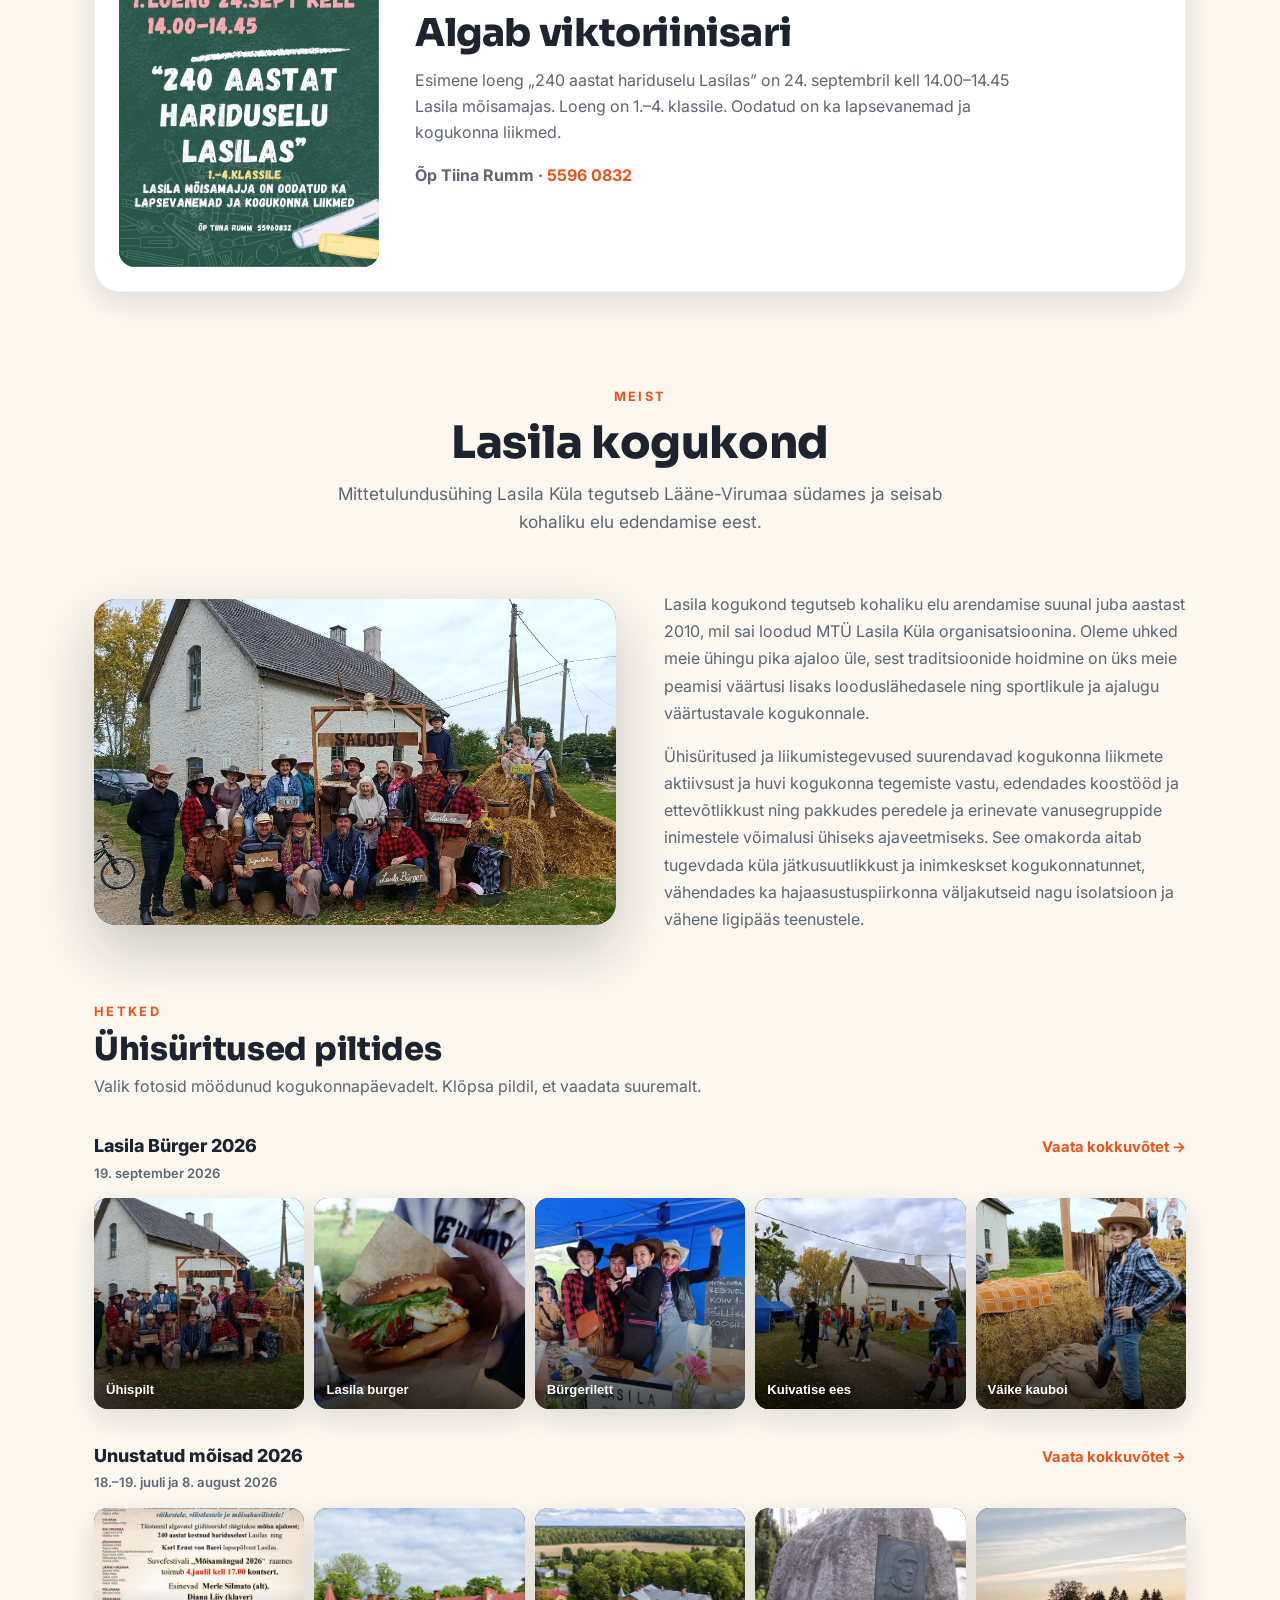
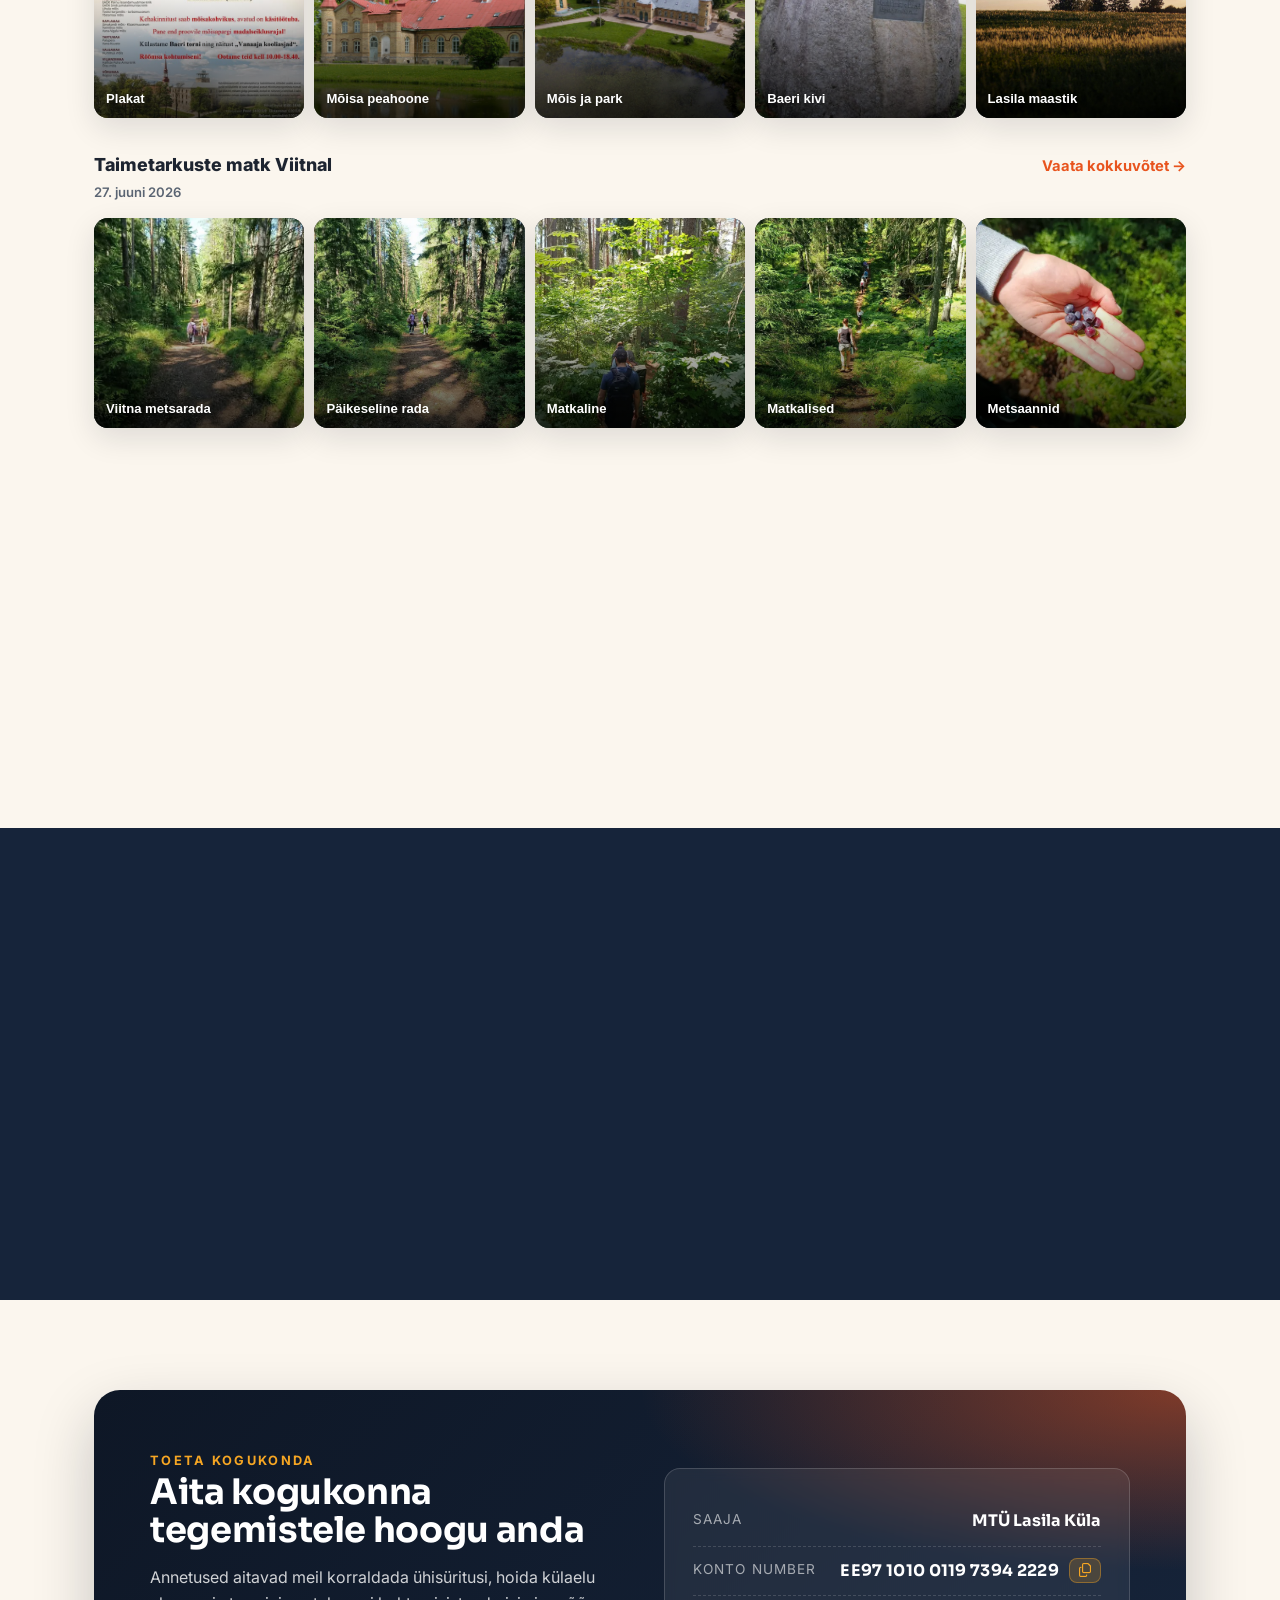
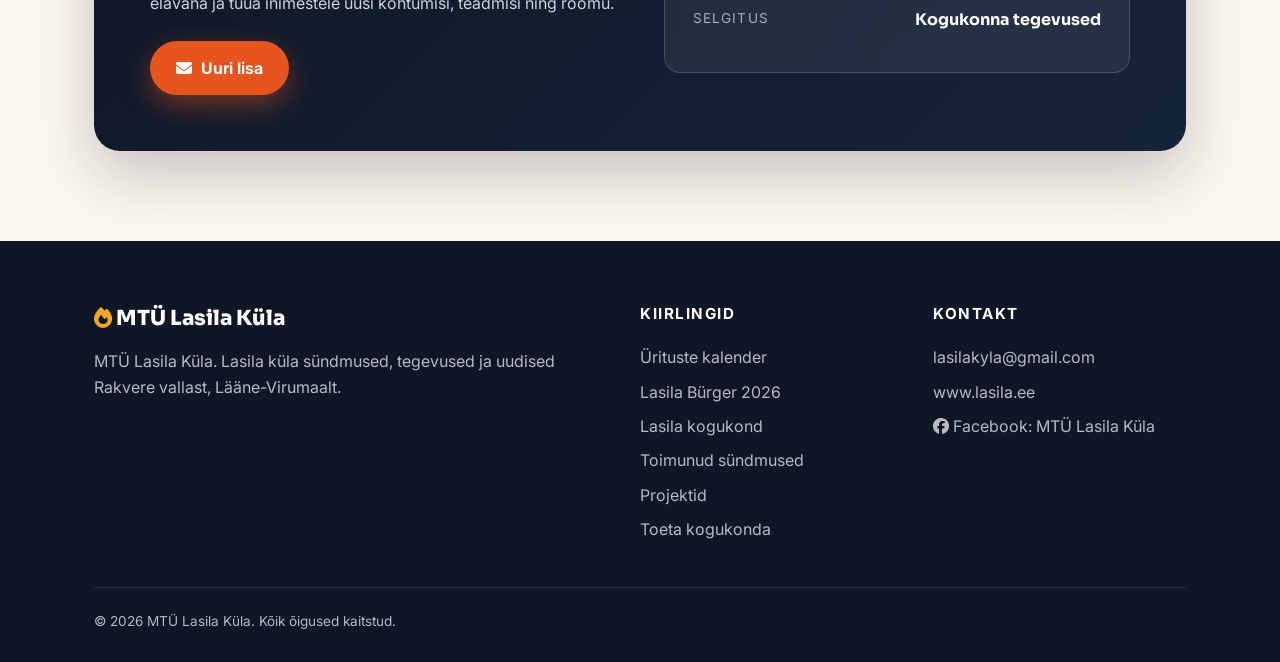
==== commit 6a838823: "Add community table tennis project and sponsor logos" ====
--- a/index.html
+++ b/index.html
@@ -63,6 +63,7 @@
   <link rel="stylesheet" href="https://cdn.jsdelivr.net/npm/@fortawesome/fontawesome-free@6.5.2/css/all.min.css" />
   <link rel="stylesheet" href="css/style-20260820.css?v=20260920" />
   <link rel="stylesheet" href="css/home-20260920.css?v=20260929" />
+  <link rel="stylesheet" href="css/projektid-20261028.css" />
 </head>
 <body>
 
@@ -72,6 +73,7 @@
     <div class="nav__links">
       <a href="#kogukond">Kogukond</a>
       <a href="#toimunud-sundmused">Toimunud sündmused</a>
+      <a href="projektid/">Projektid</a>
       <a href="#annetus">Toeta</a>
       <button class="nav__share" id="share-btn" type="button" aria-label="Jaga lehte"><i class="fa-solid fa-share-nodes"></i> Jaga</button>
       <a href="kalender/" class="nav__cta">Kalender</a>
@@ -100,6 +102,14 @@
   <!-- ===================== TEADAANNE ===================== -->
   <section class="section section--notice" id="teadaanne">
     <div class="wrap notices">
+      <article class="notice project-teaser reveal">
+        <div class="notice__body">
+          <span class="eyebrow">Projektid</span>
+          <h2>Kuivatis saab lauatennist mängida</h2>
+          <p>Lasila Kuivatis ootavad kogukonda kaks lauatenniselauda koos reketite ja pallidega. Lauad soetati kohaliku omaalgatuse programmi ja Rakvere valla toel.</p>
+          <a href="projektid/#lauatennis" class="tl-link">Loe projektist lähemalt <i class="fa-solid fa-arrow-right" aria-hidden="true"></i></a>
+        </div>
+      </article>
       <article class="notice notice--landscape reveal">
         <div class="gallery" data-gallery data-initial-count="1">
           <div class="gallery-grid">
@@ -350,6 +360,7 @@
           <a href="toimunud-sundmused/lasila-burger-2026/">Lasila Bürger 2026</a>
           <a href="#kogukond">Lasila kogukond</a>
           <a href="#toimunud-sundmused">Toimunud sündmused</a>
+          <a href="projektid/">Projektid</a>
           <a href="#annetus">Toeta kogukonda</a>
         </div>
         <div>
--- a/css/projektid-20261028.css
+++ b/css/projektid-20261028.css
@@ -0,0 +1,29 @@
+/* Projektide teated ja toetajate originaallogod. */
+.project { scroll-margin-top: 90px; }
+.project__layout { display: grid; grid-template-columns: minmax(0, 1.6fr) minmax(260px, 1fr); gap: 48px; align-items: start; }
+.project__body h2 { font-size: clamp(1.8rem, 4vw, 2.8rem); margin: 12px 0 24px; }
+.project__body p + p { margin-top: 18px; }
+.project__funding { padding: 30px; background: #fff; border: 1px solid rgba(14, 23, 38, .08); border-radius: var(--raadius); }
+.project__funding h3 { font-size: 1.2rem; margin-bottom: 22px; }
+.project__budget { display: grid; gap: 18px; }
+.project__budget dt { color: var(--tekst-hele); font-size: .9rem; }
+.project__budget dd { font-weight: 700; font-size: 1.1rem; }
+.project__support { margin-top: 40px; padding: 30px; background: #fff; border: 1px solid rgba(14, 23, 38, .08); border-radius: var(--raadius); }
+.project__support p { font-weight: 600; }
+.project__logos { display: flex; flex-wrap: wrap; align-items: center; gap: 32px 56px; margin-top: 28px; }
+.project__logos img { display: block; max-width: 100%; height: auto; }
+.project__kop { width: 246px; }
+.project__municipality { display: flex; align-items: center; gap: 18px; font-weight: 700; }
+.project__municipality img { width: 78px; }
+.project-teaser { grid-template-columns: minmax(0, 1fr); }
+.project-teaser .notice__body p { max-width: 52rem; }
+.project-teaser .tl-link { margin-top: 16px; }
+@media (min-width: 901px) and (max-width: 1100px) {
+  .nav__links { gap: 16px; }
+  .nav__links a { font-size: .88rem; }
+  .nav__share { padding: 8px 10px; }
+}
+@media (max-width: 760px) {
+  .project__layout { grid-template-columns: 1fr; gap: 28px; }
+  .project__funding, .project__support { padding: 24px; }
+}
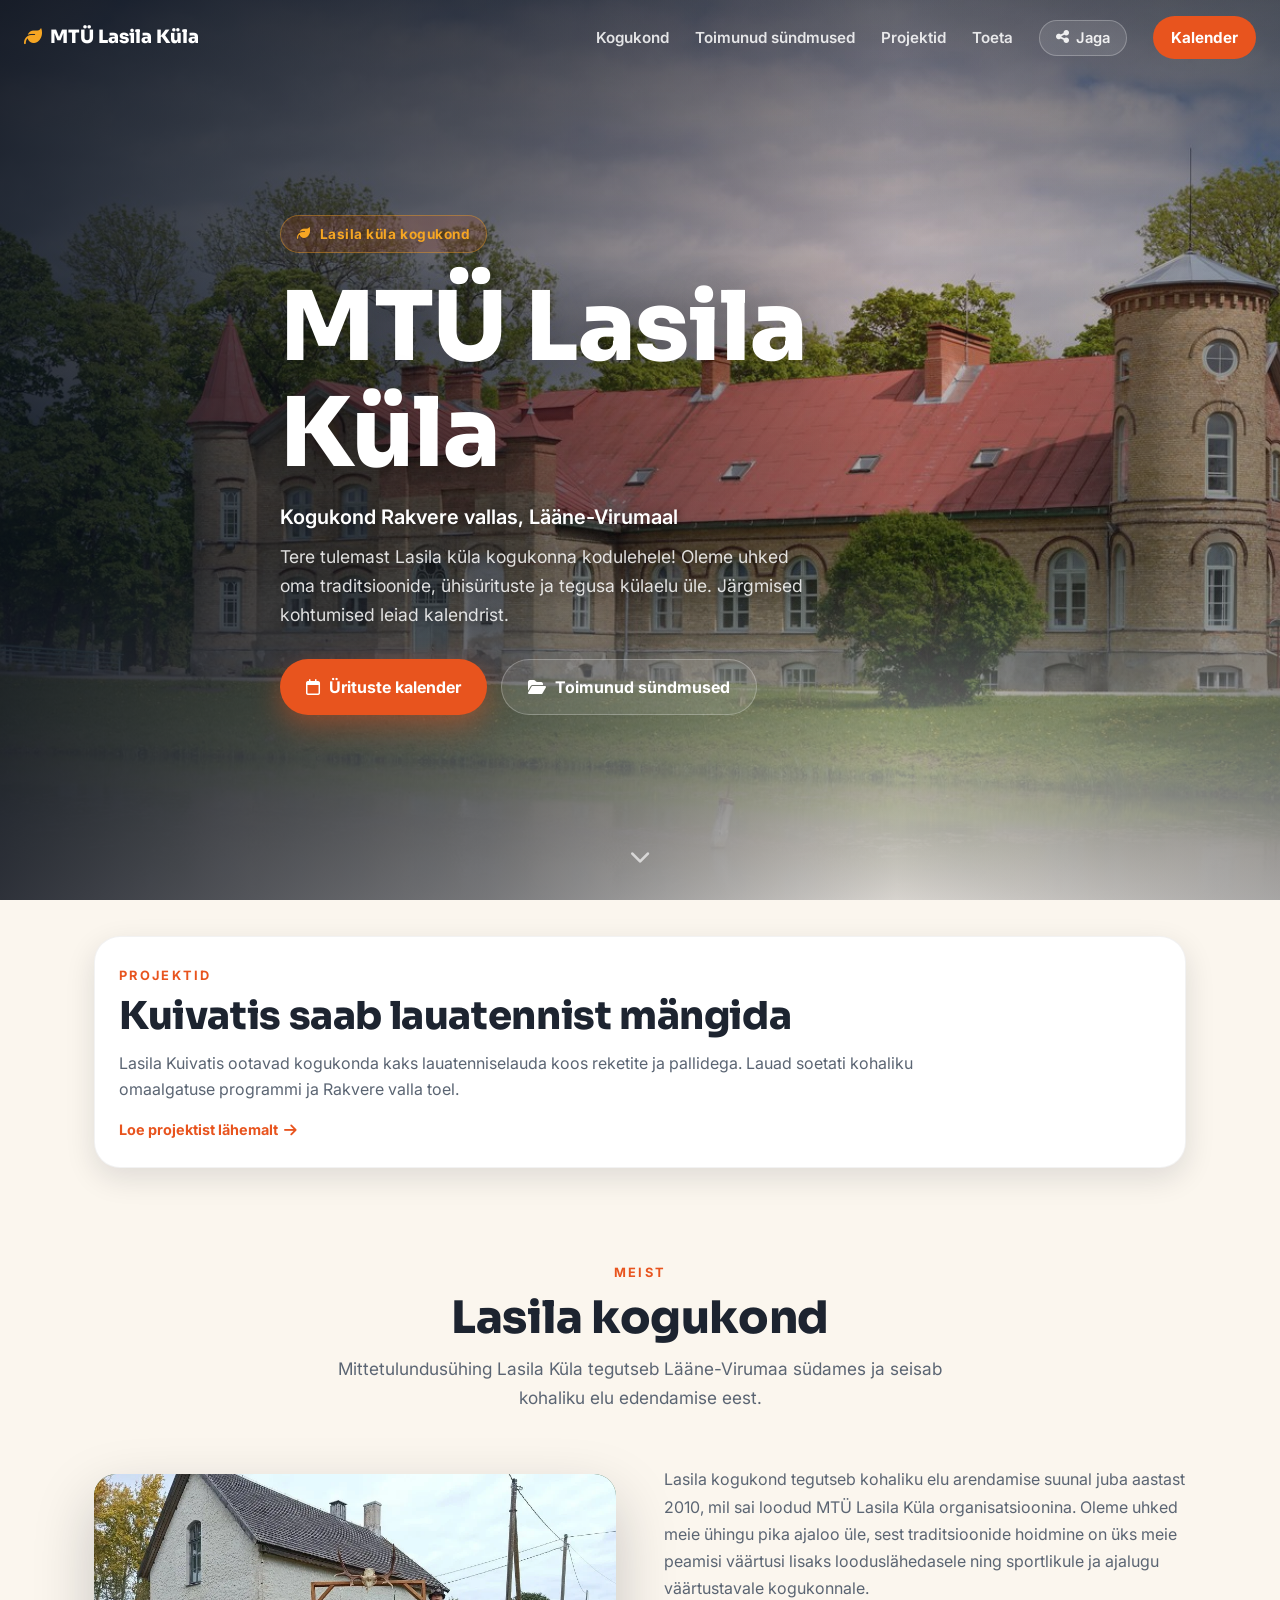
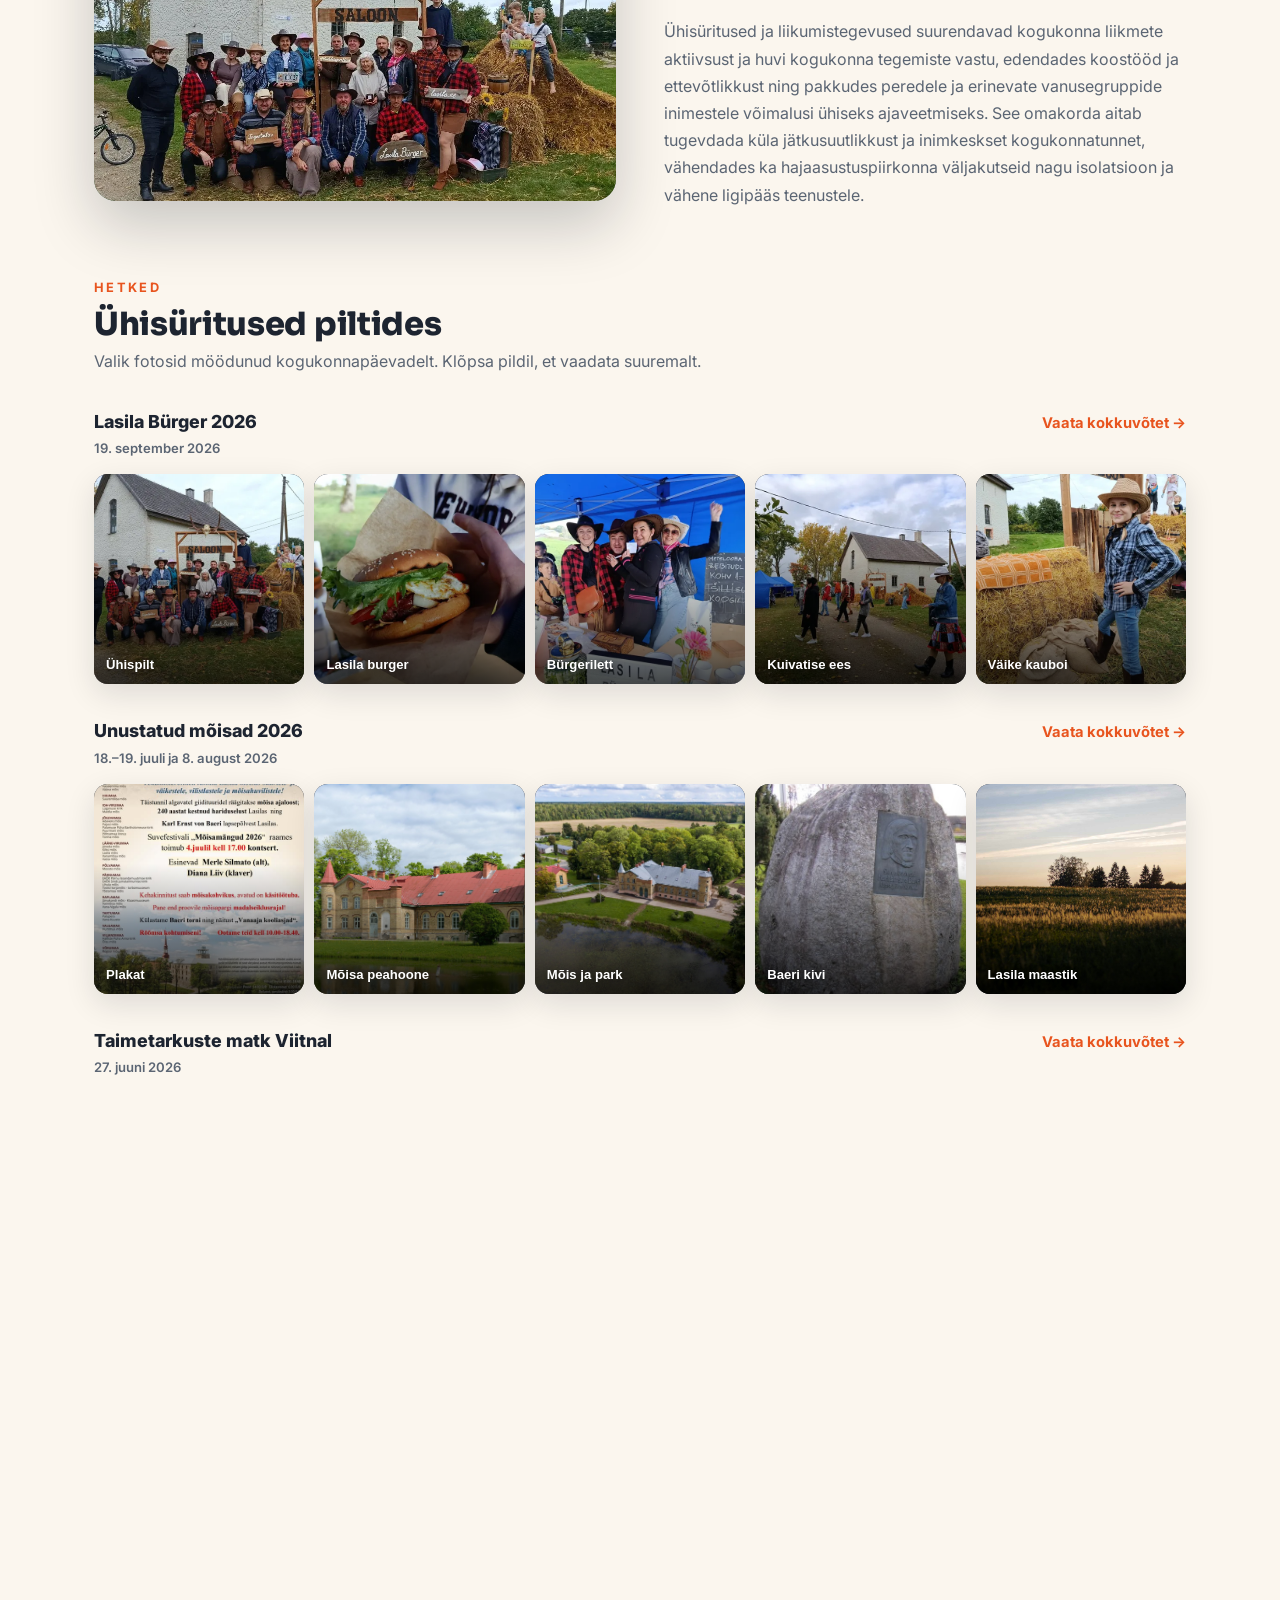
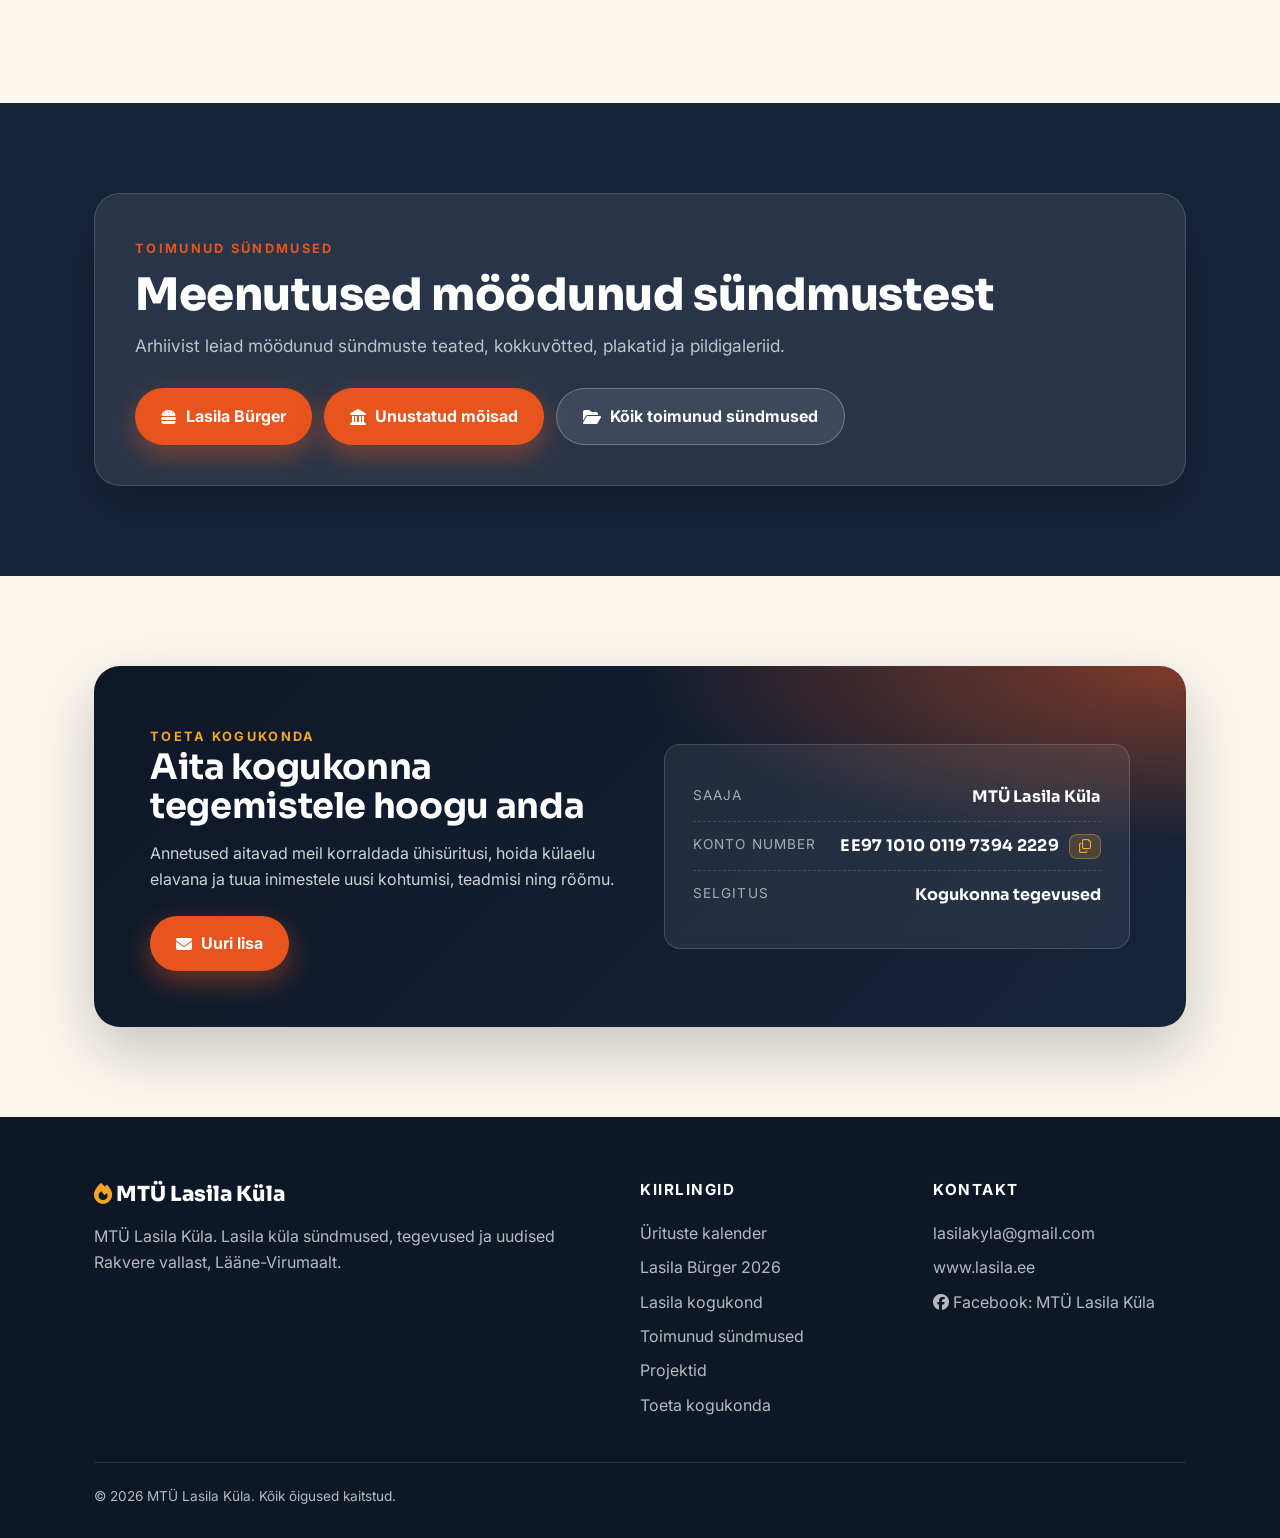
==== commit a5ac6beb: "Archive expired September event announcements" ====
--- a/index.html
+++ b/index.html
@@ -110,37 +110,6 @@
           <a href="projektid/#lauatennis" class="tl-link">Loe projektist lähemalt <i class="fa-solid fa-arrow-right" aria-hidden="true"></i></a>
         </div>
       </article>
-      <article class="notice notice--landscape reveal">
-        <div class="gallery" data-gallery data-initial-count="1">
-          <div class="gallery-grid">
-            <button class="gallery-item" type="button" data-full="images/rein-sikk-kohtumine-2026.webp" data-caption="Rein Sikk Lasila mõisa saalis 30. septembril kell 18.00">
-              <img src="images/rein-sikk-kohtumine-2026.webp" alt="Plakat: kohtumine Rein Sikuga 30. septembril kell 18.00 Lasila mõisa saalis" loading="lazy">
-              <span class="gallery-overlay"><span class="gallery-caption">Vaata plakatit</span></span>
-            </button>
-          </div>
-        </div>
-        <div class="notice__body">
-          <span class="eyebrow">Teadaanne</span>
-          <h2>Kohtumine Rein Sikuga</h2>
-          <p>Raamatukogu ja Lasila küla kutsuvad 30. septembril kell 18.00 Lasila mõisa saali. Maalehe ajakirjanik ning küla- ja saunaelu aktivist Rein Sikk räägib teemal „Viru väe väel edendada külaelu igas Eestimaa nurgas”.</p>
-        </div>
-      </article>
-      <article class="notice reveal">
-        <div class="gallery" data-gallery data-initial-count="1">
-          <div class="gallery-grid">
-            <button class="gallery-item" type="button" data-full="images/viktoriinisari-hariduselu-2026.webp" data-caption="Viktoriinisari „240 aastat hariduselu Lasilas” — esimene loeng 24. septembril">
-              <img src="images/viktoriinisari-hariduselu-2026.webp" alt="Plakat: algab viktoriinisari, esimene loeng 24. septembril kell 14.00–14.45" loading="lazy">
-              <span class="gallery-overlay"><span class="gallery-caption">Vaata plakatit</span></span>
-            </button>
-          </div>
-        </div>
-        <div class="notice__body">
-          <span class="eyebrow">Teadaanne</span>
-          <h2>Algab viktoriinisari</h2>
-          <p>Esimene loeng „240 aastat hariduselu Lasilas” on 24. septembril kell 14.00–14.45 Lasila mõisamajas. Loeng on 1.–4. klassile. Oodatud on ka lapsevanemad ja kogukonna liikmed.</p>
-          <p class="notice__contact">Õp Tiina Rumm · <a href="tel:+37255960832">5596 0832</a></p>
-        </div>
-      </article>
     </div>
   </section>
 
@@ -316,7 +285,7 @@
         <div>
           <span class="eyebrow">Toimunud sündmused</span>
           <h2 class="section__title">Meenutused möödunud sündmustest</h2>
-          <p class="section__lead">Arhiivist leiad Lasila Bürger 2026, Unustatud mõisad, Viitna taimetarkuste matka ja Lasila Jaanituli kokkuvõtted ning galeriid.</p>
+          <p class="section__lead">Arhiivist leiad möödunud sündmuste teated, kokkuvõtted, plakatid ja pildigaleriid.</p>
         </div>
         <div class="past-events-card__actions">
           <a href="toimunud-sundmused/lasila-burger-2026/" class="btn btn--primary"><i class="fa-solid fa-burger"></i> Lasila Bürger</a>
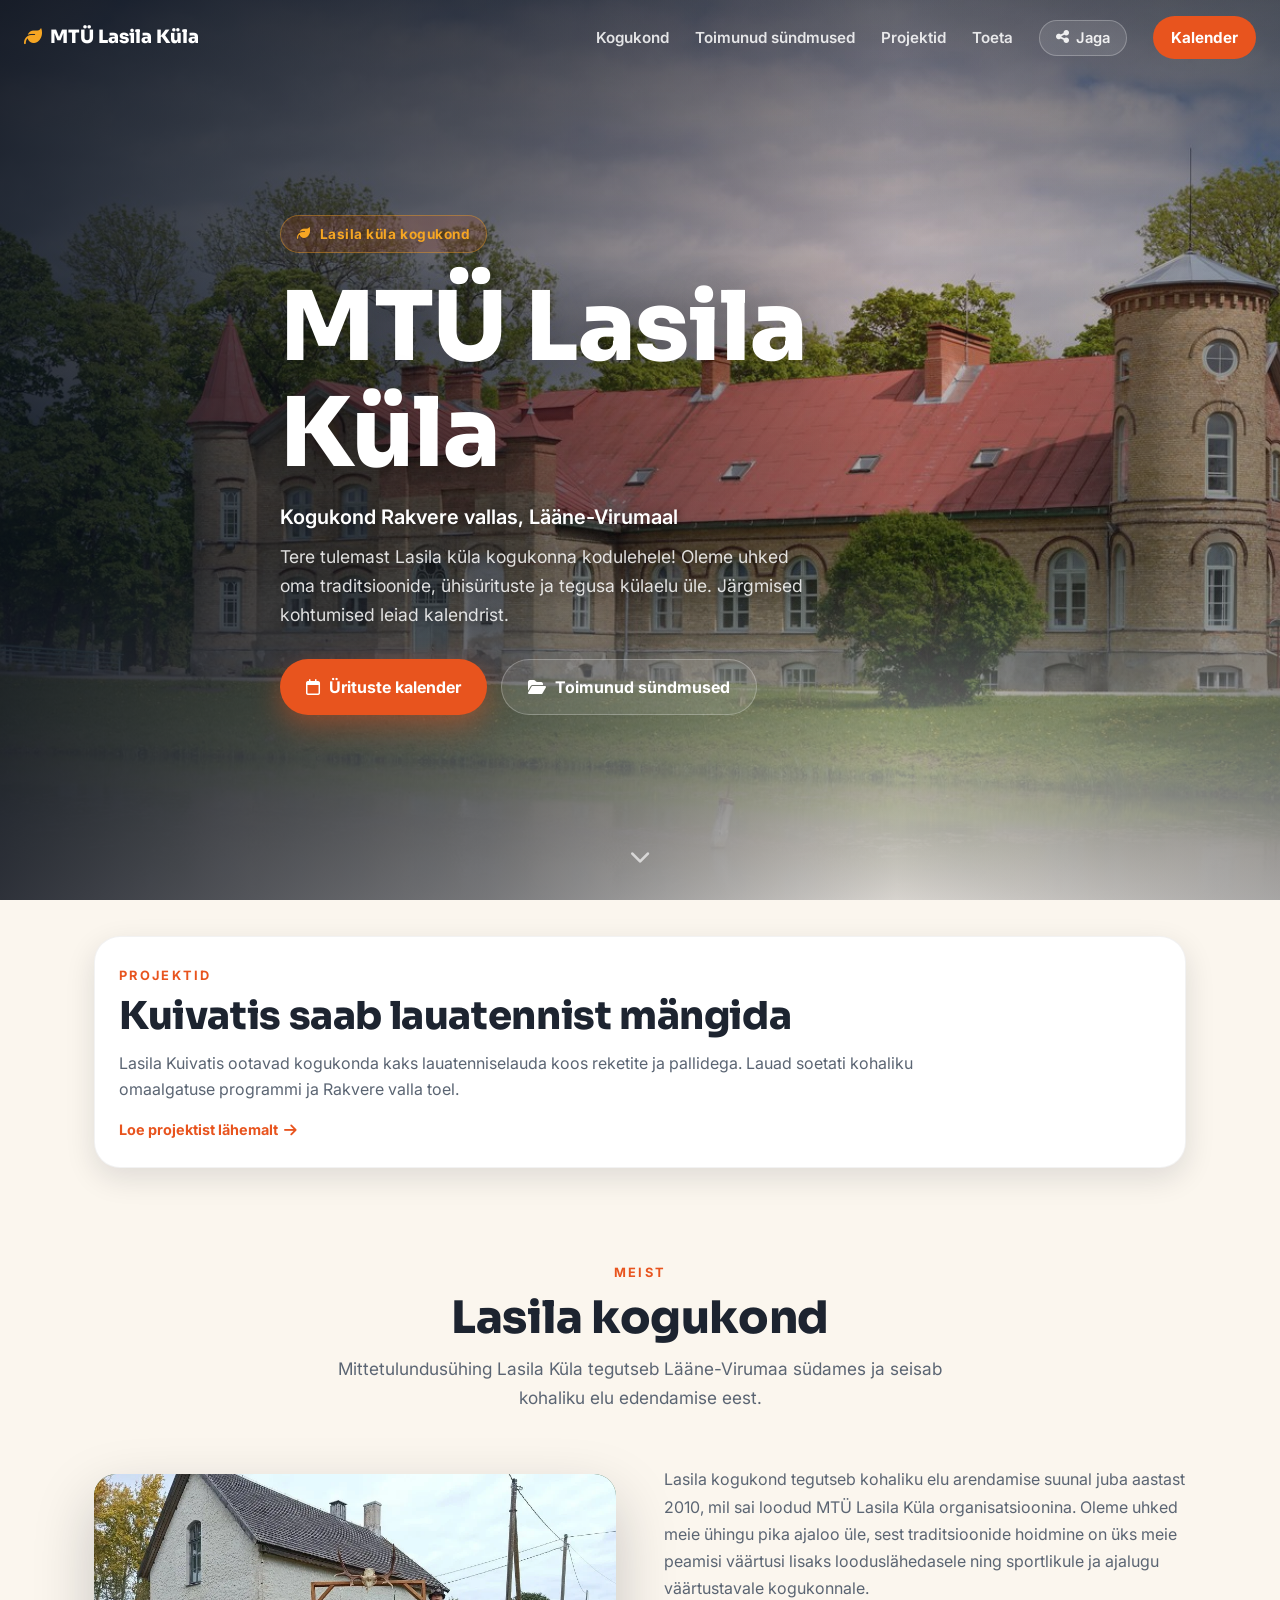
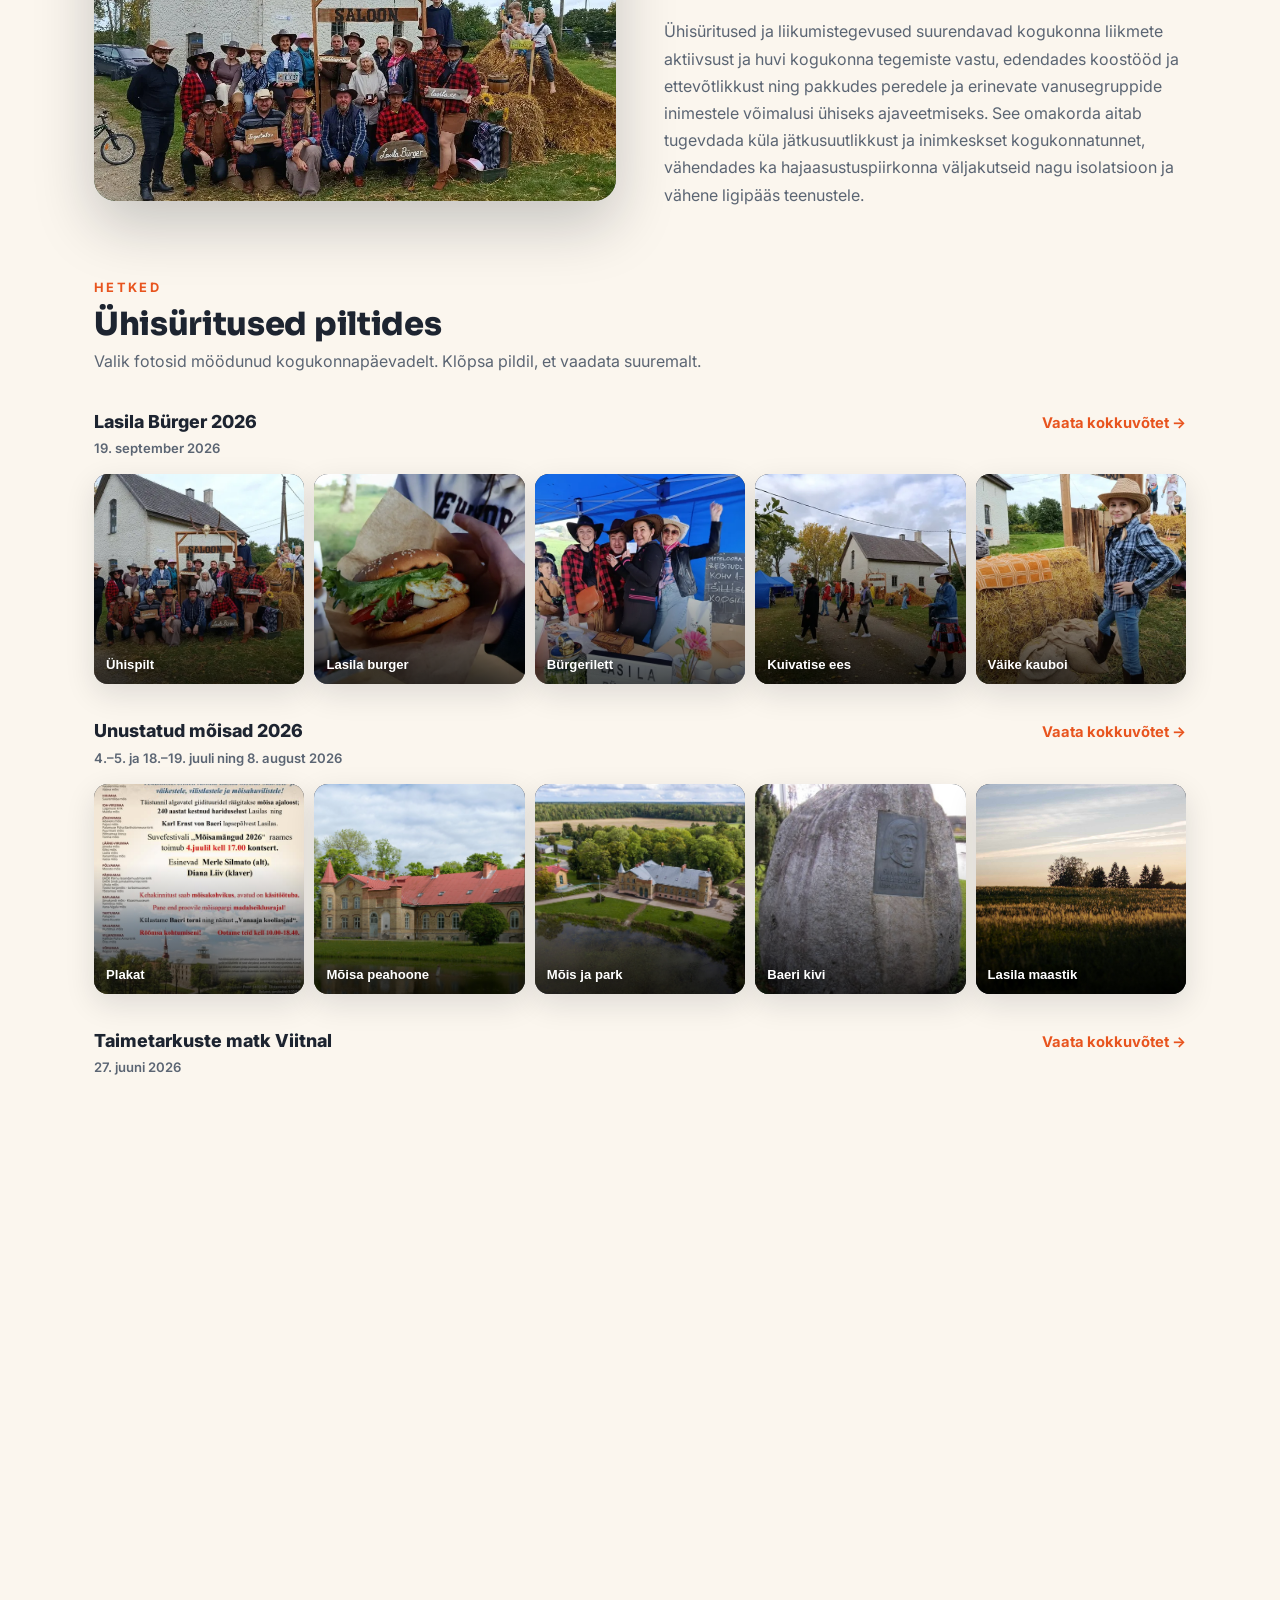
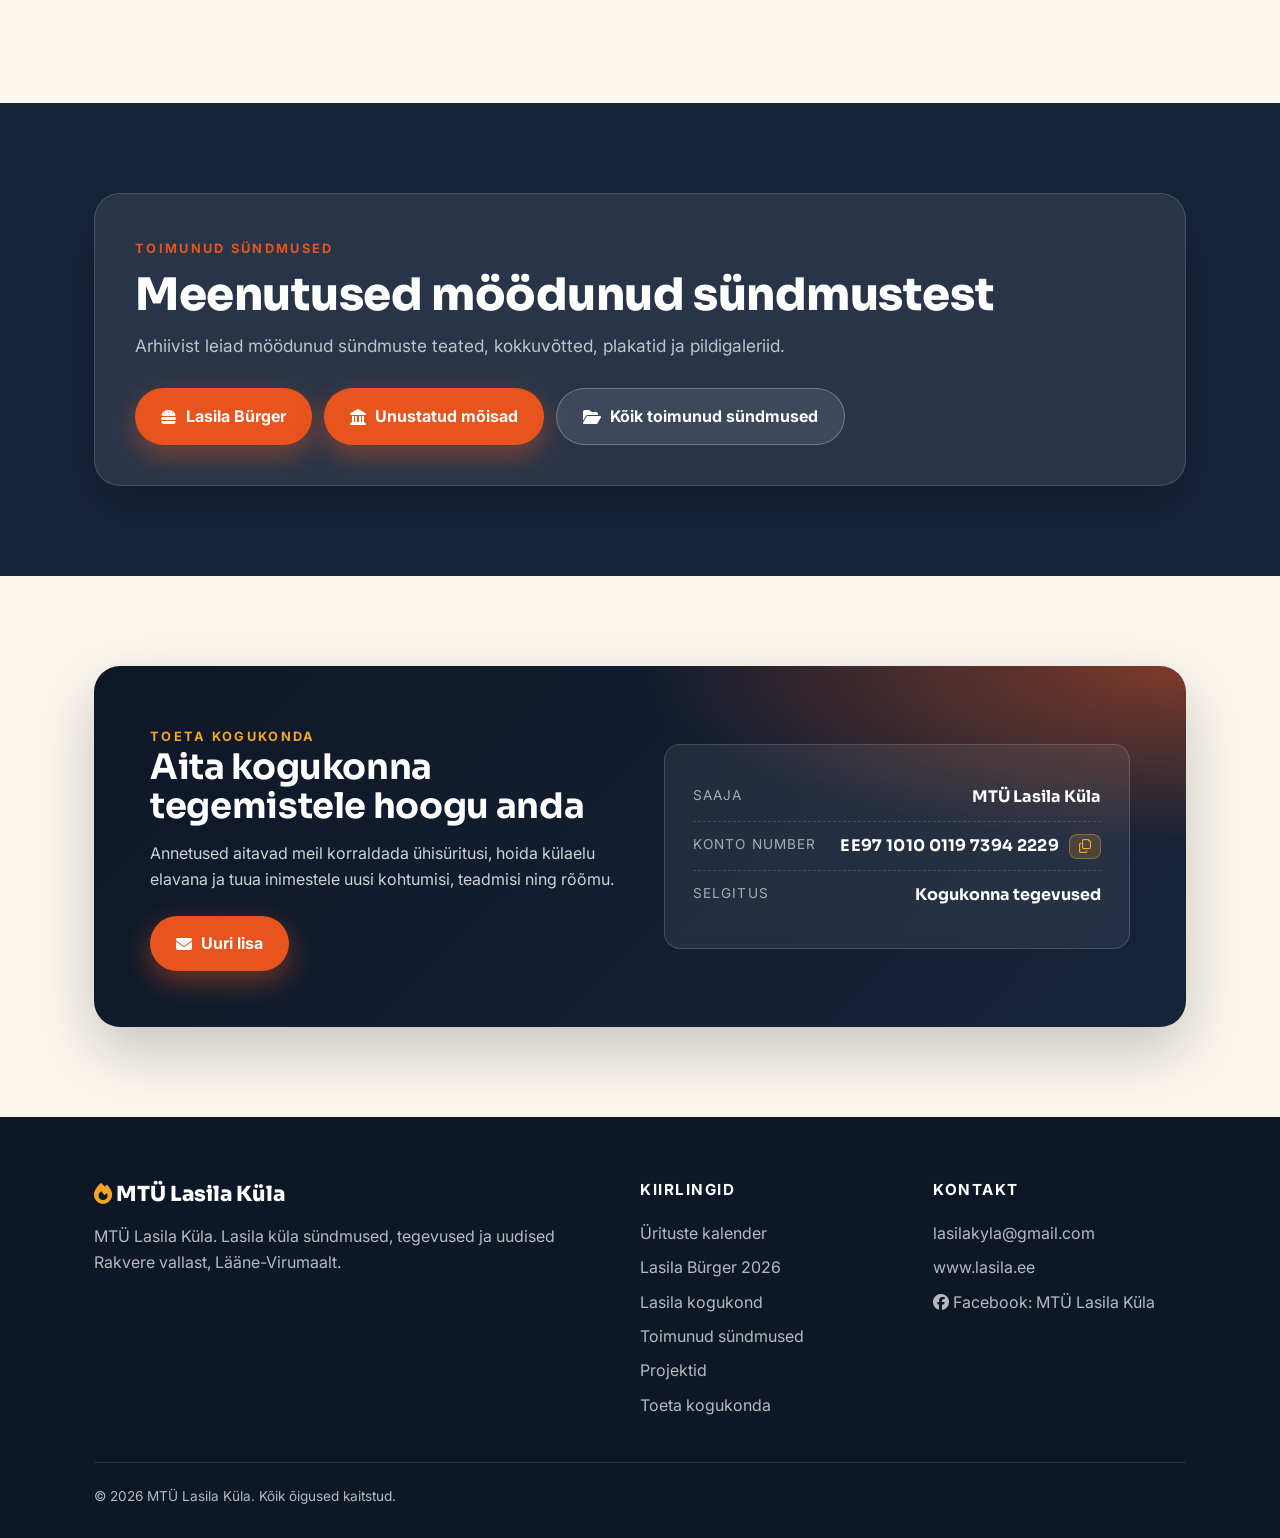
==== commit 33099b3e: "Align manor visit dates with the original event poster" ====
--- a/index.html
+++ b/index.html
@@ -177,7 +177,7 @@
           <div class="community-event__bar reveal">
             <div>
               <h4>Unustatud mõisad 2026</h4>
-              <small>18.–19. juuli ja 8. august 2026</small>
+              <small>4.–5. ja 18.–19. juuli ning 8. august 2026</small>
             </div>
             <a href="toimunud-sundmused/unustatud-moisad-2026/">Vaata kokkuvõtet →</a>
           </div>
